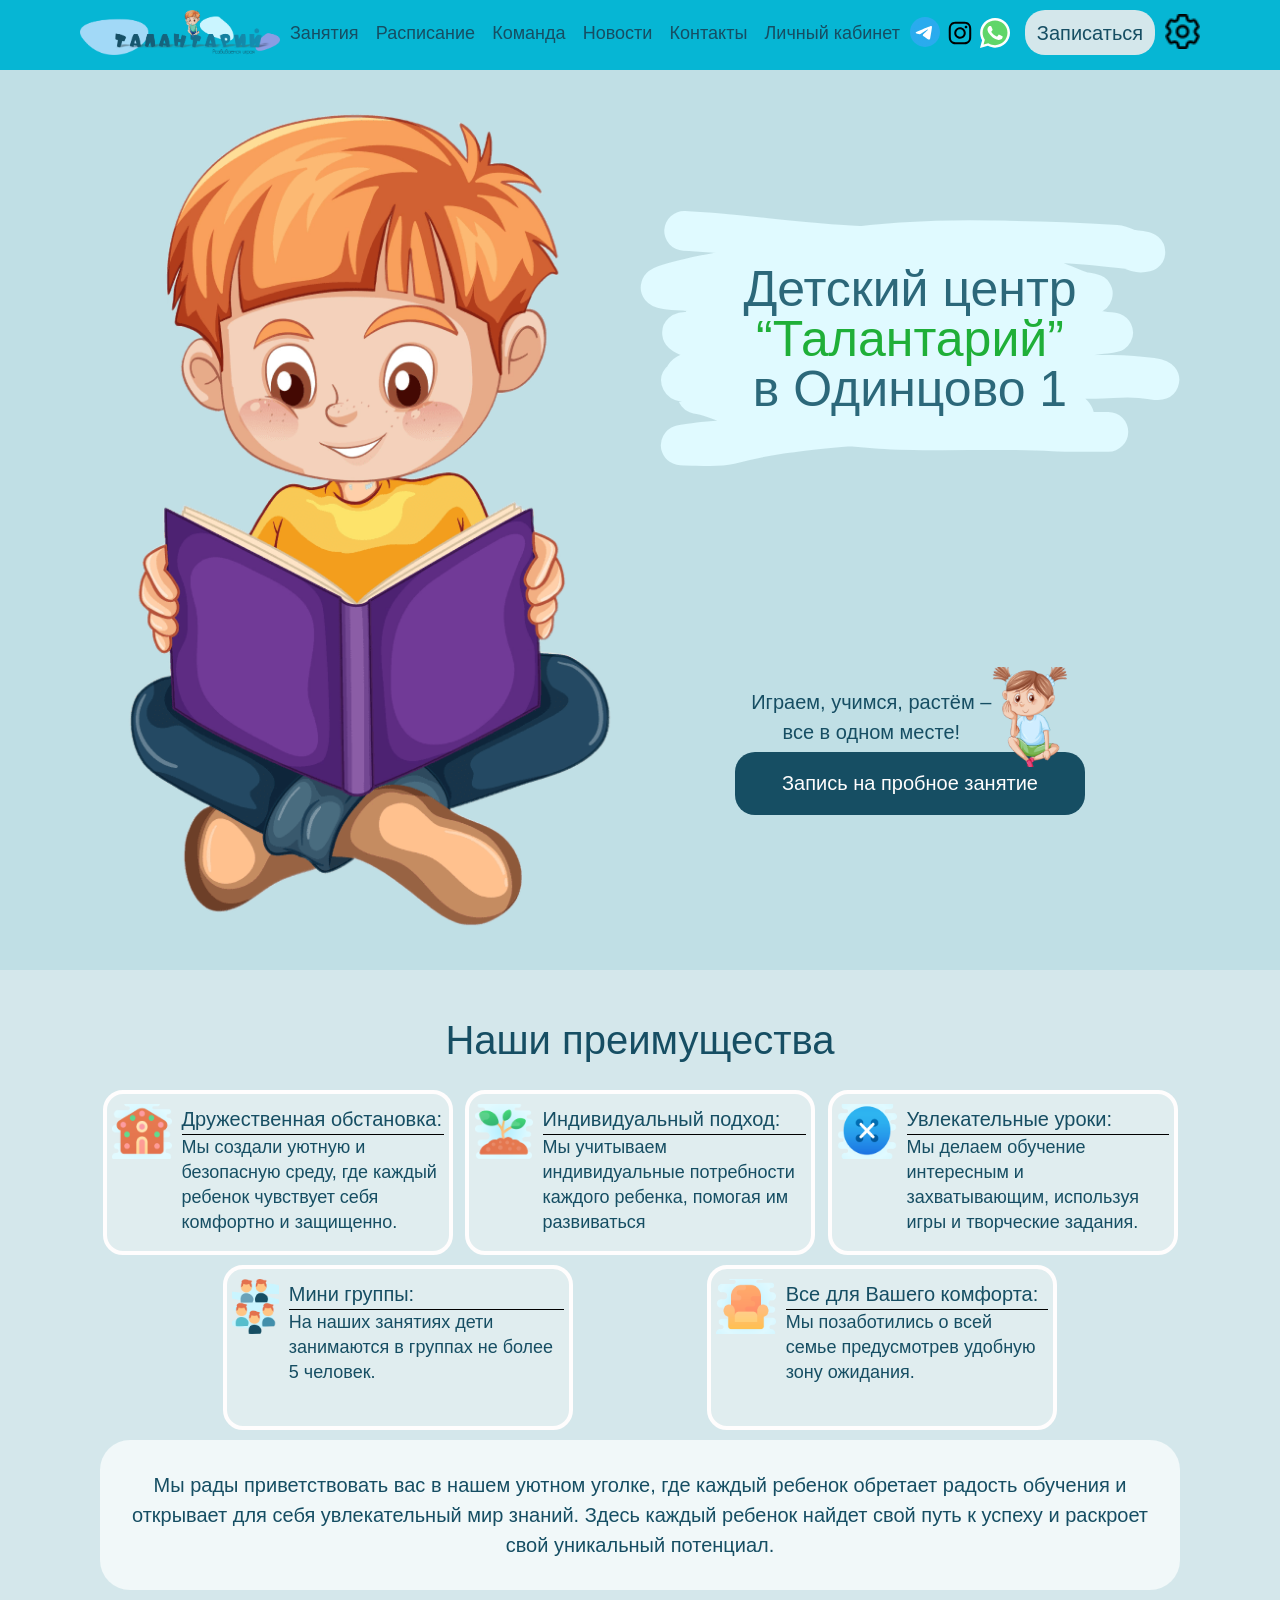
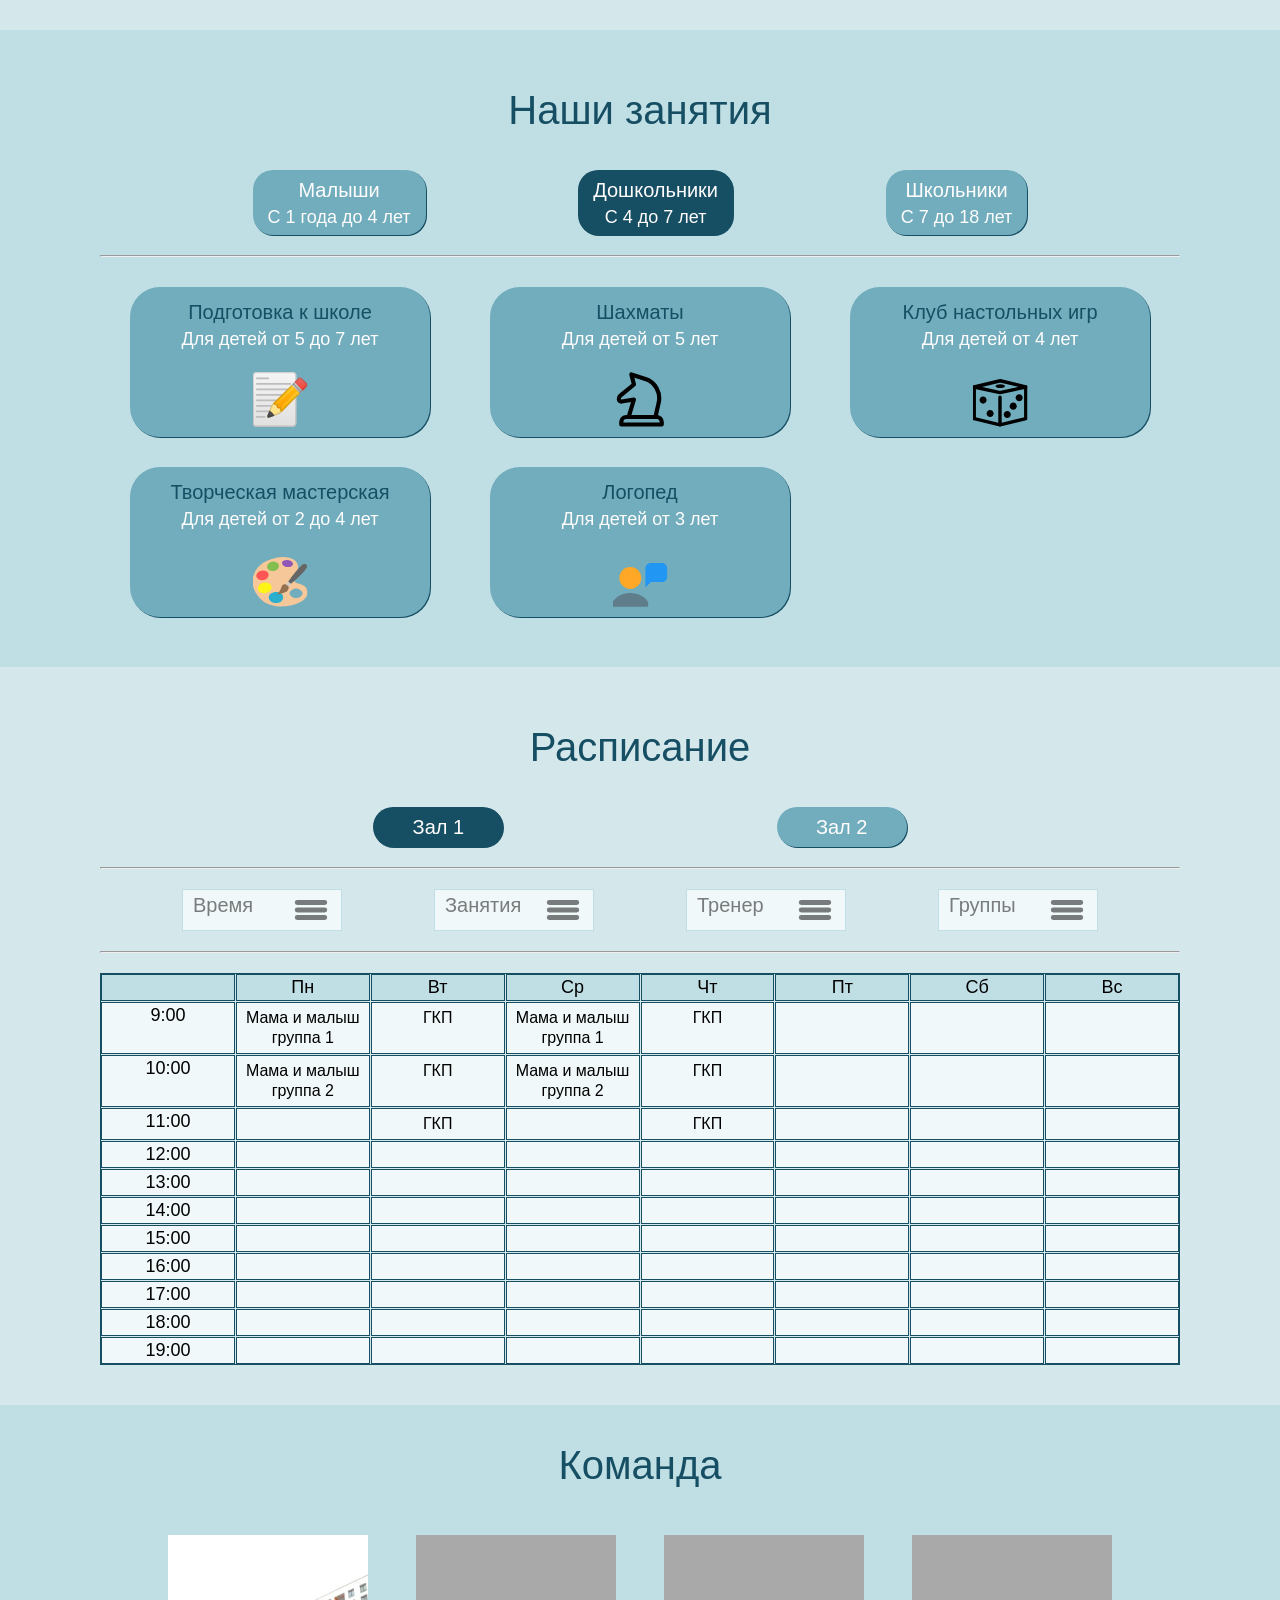
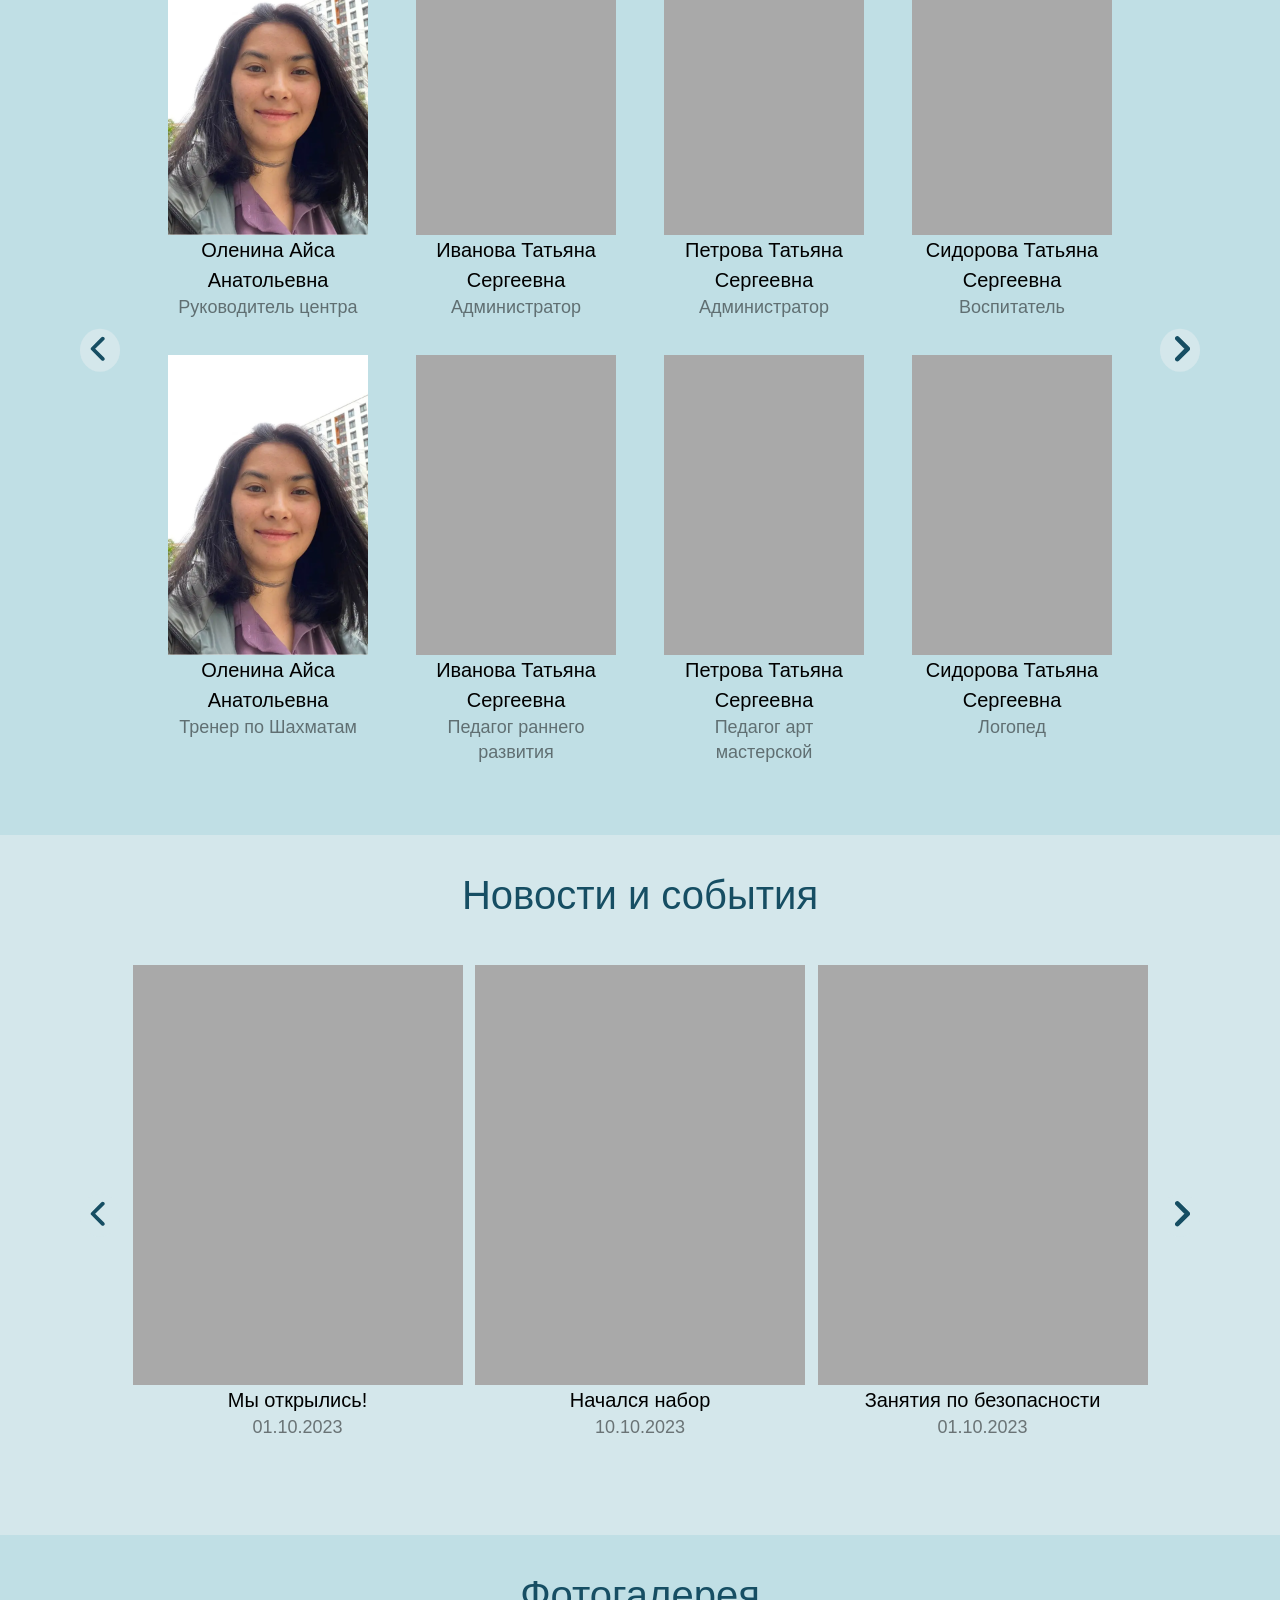
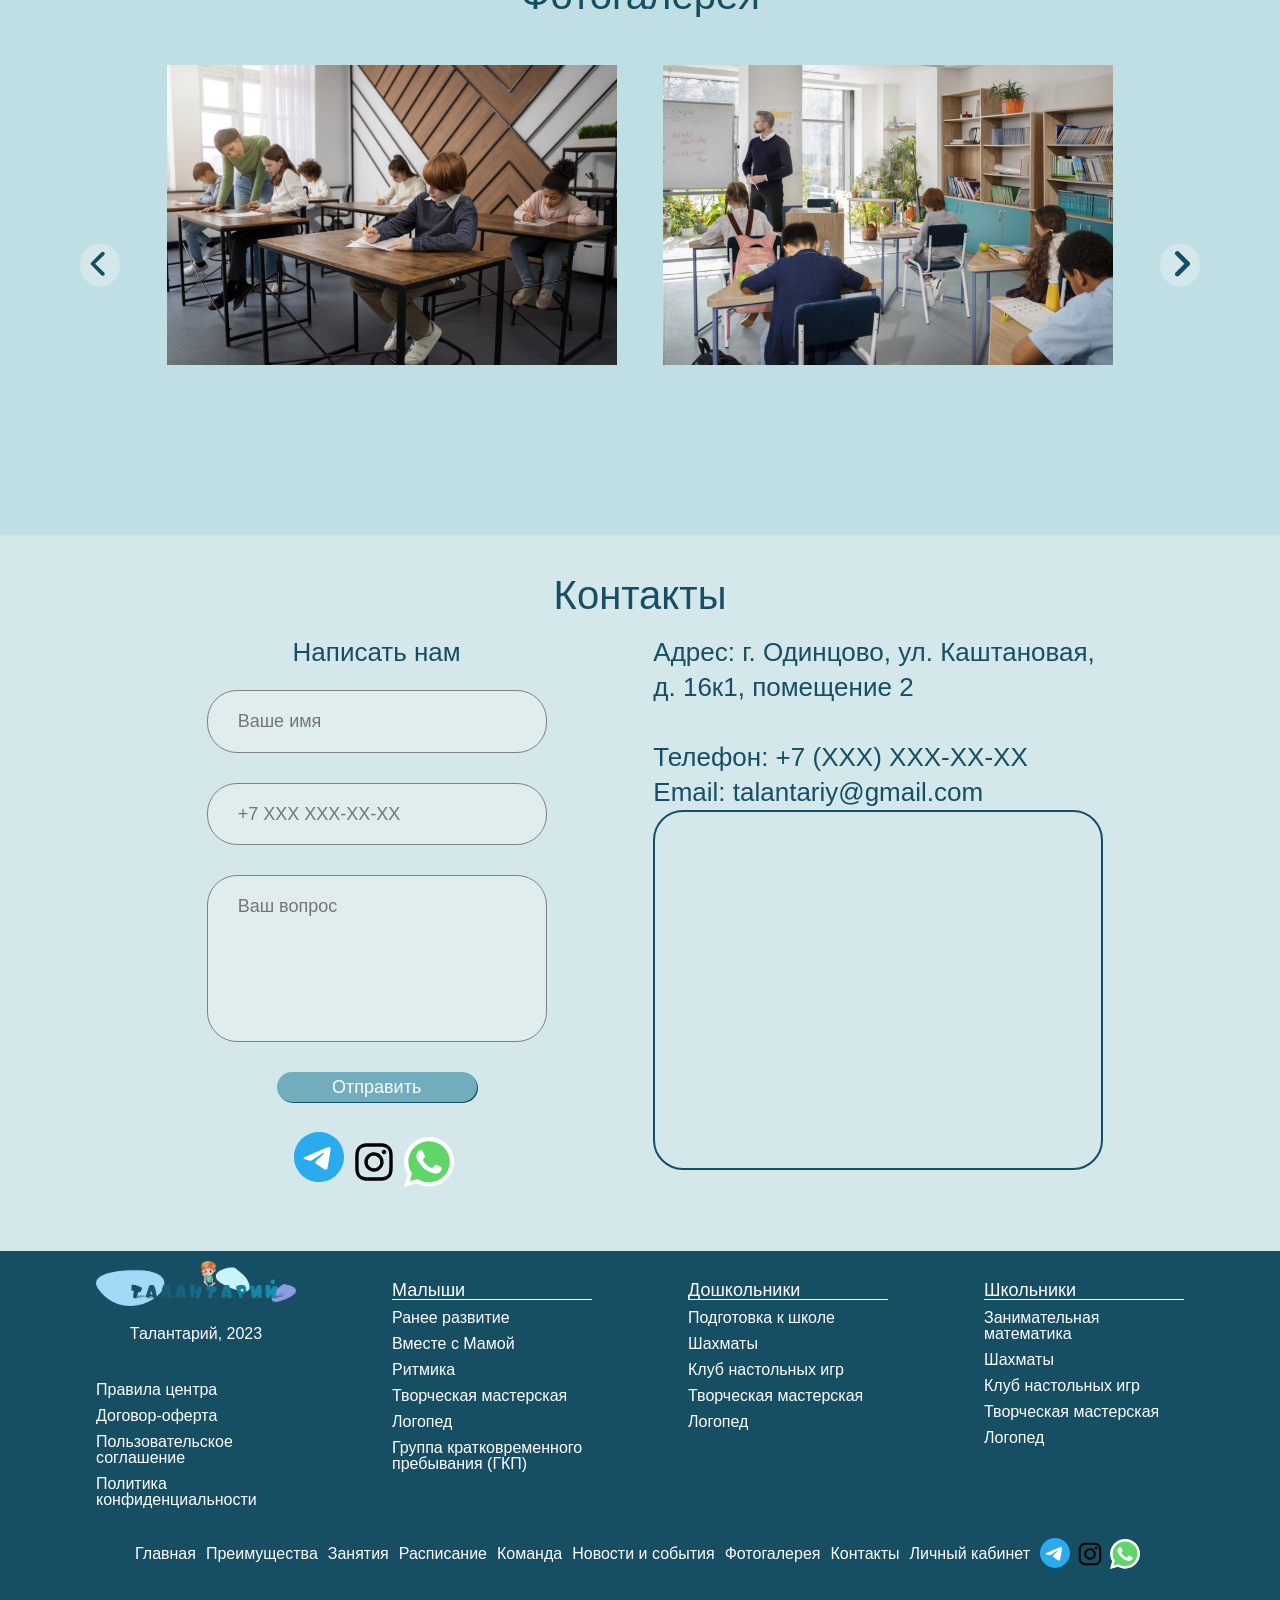
==== index.html @ 208fa037 "First version, cabinet is nor ready" ====
<!DOCTYPE html>
<html lang="ru">
<head>
    <meta charset="UTF-8">
    <meta name="viewport" content="width=device-width, initial-scale=1.0">
    <link rel="stylesheet" href="css/style.css">
    <link rel="image_src" href="img/logo_green-min.webp">
    <link rel="icon" type="image/jpeg" href="favicon/favicon_talantariy_green.png">
    <!-- <link rel="icon" type="image/jpeg" sizes="96x96" href="/favicon/favicon_talantariy_green_96.png">
    <link rel="icon" type="image/jpeg" sizes="64x64" href="/favicon/favicon_talantariy_green_64.png"> -->
    <link rel="icon" type="image/jpeg" sizes="32x32" href="favicon/favicon_talantariy_green_32.png">
    <link rel="icon" type="image/jpeg" sizes="16x16" href="favicon/favicon_talantariy_green_16.png">

    <meta property="og:locale" content="ru_RU">
    <meta property="og:type" content="website">
    <meta property="og:title" content="Талантарий — Развиваемся Играя">
    <meta property="og:description" content="Детцкий центр “Талантарий” в Одинцово-1. Играем, учимся, растём - всё в одном месте!">

    <meta property="og:url" content="https://talantariy.ru/">
    <meta property="og:image" content="https://talantariy.ru/img/logo_talantariy_green.jpg">
    <meta property="og:site_name" content="Талантарий — Развиваемся Играя">
    
    <meta itemprop="name" content="Талантарий — Развиваемся Играя">
    <meta itemprop="description" content="Детцкий центр “Талантарий” в Одинцово-1. Играем, учимся, растём - всё в одном месте!">
    <meta itemprop="image" content="https://talantariy.ru/img/logo_talantariy_green.jpg">

    <meta name="twitter:card" content="summary_large_image">
    <meta name="twitter:site" content="@talantariy.ru">

    <meta name="twitter:title" content="Талантарий — Развиваемся Играя">
    <meta name="twitter:description" content="Детцкий центр “Талантарий” в Одинцово-1. Играем, учимся, растём - всё в одном месте!">
    <meta name="twitter:image" content="https://talantariy.ru/img/logo_talantariy_green.jpg">
    <title>Талантарий</title>
</head>
<body>
    <!-- <div class="container"> -->
    <div class="header header_blue changeThema scrollto">
        <div class="header__container">
            <a class="logo logo_blue header__logo changeThema" href="/#head-section">
                <img class="logo__img" src="img/logo_blue-min.webp" alt="Логотип">
            </a>
            <nav class="header__topbar topbar">
                <ul class="topbar__menu">
                    <li><a class="topbar__menu-item" href="/#lessons">Занятия</a></li>
                    <li><a class="topbar__menu-item" href="/#our-schedule">Расписание</a></li>
                    <li><a class="topbar__menu-item" href="/#teams">Команда</a></li>
                    <li><a class="topbar__menu-item" href="/#news">Новости</a></li>
                    <li><a class="topbar__menu-item" href="/#our-contacts">Контакты</a></li>
                    <li><a class="topbar__menu-item" href="./cabinet.html#account">Личный кабинет</a></li>
                </ul>
                
                <div class="messengers">
                    <a href="https://t.me/TalantariyBot" target="_blank"><img src="icons/icon_telegram.svg" alt="телеграмм" class="messengers__icon"></a>
                    <img src="icons/icon_instagram.svg" alt="инстраграмм" class="messengers__icon">
                    <img src="icons/icon_whatsapp.svg" alt="whatsapp" class="messengers__icon">
                </div>
                <div class="header__btn header__btn_blue btn changeThema">
                    <a class="btn__link" href="/#our-contacts">Записаться</a>
                </div>
            </nav>
            <div class="thema">
                <img class="thema__img" src="icons/setting.png" alt="Настройки">
                <!-- <a href="https://www.flaticon.com/free-icons/settings" title="settings icons">Settings icons created by Freepik - Flaticon</a> -->
                <ul class="thema__menu thema__menu_blue changeThema">
                    <li><label for="blue" class="thema__item thema__blue">Тема: Blue</label></li>
                    <li><label for="green" class="thema__item thema__green">Тема: Green</label></li>
                    <li><label for="white" class="thema__item thema__white">Тема: White</label></li>
                </ul>
                <input type="radio" class="hidden" name="thema" id="blue" value="blue">
                <input type="radio" class="hidden" name="thema" id="green" value="green">
                <input type="radio" class="hidden" name="thema" id="white" value="white">
            </div>
            <div class="navigation">
                <input type="checkbox" class="navigation__toggle" id="navi-toggle">
                <label for="navi-toggle" class="navigation__button navigation__button_blue changeThema">
                    <span class="navigation__icon"></span>
                </label>
            </div>
        </div>
    </div>
    

    <div class="main">
        <div class="wrapper hidden">
            <div class="dropmenu dropmenu_blue changeThema">
                <ul class="dropmenu__menu">
                    <li><a class="dropmenu__item" href="/#lessons">Занятия</a></li>
                    <li><a class="dropmenu__item" href="/#our-schedule">Расписание</a></li>
                    <li><a class="dropmenu__item" href="/#teams">Команда</a></li>
                    <li><a class="dropmenu__item" href="/#news">Новости и события</a></li>
                    <li><a class="dropmenu__item" href="/#photos">Фотогалерея</a></li>
                    <li><a class="dropmenu__item" href="/#our-contacts">Контакты</a></li>
                    <li><a class="dropmenu__item" href="./cabinet.html#account">Личный кабинет</a></li>
                </ul>
                <div class="messengers">
                    <a href="https://t.me/TalantariyBot" target="_blank"><img src="icons/icon_telegram.svg" alt="телеграмм" class="messengers__icon_big"></a>
                    <img src="icons/icon_instagram.svg" alt="инстраграмм" class="messengers__icon_big">
                    <img src="icons/icon_whatsapp.svg" alt="whatsapp" class="messengers__icon_big">
                </div>
                <div class="header__btn header__btn_blue btn dropmenu__btn changeThema">
                    <a class="btn__link" href="/#our-contacts">Записаться</a>
                </div>
                <h3 class="dropmenu__title">
                    Адрес: г. Одинцово, ул. Каштановая, д. 16к1, помещение 2 
                    <br>
                    <br>
                    Телефон: +7 (ХХХ) ХХХ-ХХ-ХХ Email: talantariy@gmail.com
                    <br>
                </h3>
            </div>
        </div>
        <div class="section-even section-even_blue changeThema">
            <section class="section-head section-container head-section">
                <div class="marker" id="head-section"></div>
                <div class="section-head__img">
                    <img src="img/boy-small-min.webp" alt="мальчик с книгой">
                </div>
                <div class="section-head__descr">
                    <div class="section-head__h1-border">
                        <img class="section-head__h1-border-img" src="img/h1-border.svg" alt="рамка для заголовка">
                        <h1 class="h1-title h1-title_blue changeThema section-head__title">
                            Детский центр<br>
                            <span class="h1-span h1-span_blue h1-title changeThema">“Талантарий”</span><br>
                            в Одинцово 1
                        </h1>
                    </div>
                    <div class="section-head__wrapper">
                        <div class="section-head__text">
                            <p class="card-title">Играем, учимся, растём –<br>все в одном месте!</p>
                            <img class="section-head__btn-icon" src="img/girl-small-min.webp" alt="девочка">
                        </div>
                        <button class="btn section-head__btn">
                            Запись на пробное занятие
                        </button>
                    </div>
                </div>
            </section>
        </div>

        <div class="section-odd section-odd_blue changeThema">
            <section class="section-benefits section-container benefits">
                <div class="marker" id="benefits"></div>
                <h2 class="section-title">Наши преимущества</h2>
                <div class="desriptionCard desriptionCard_blue changeThema">
                    <img src="icons/icon_1.png" alt="иконка" class="desriptionCard__icon">
                    <div class="card-title desriptionCard__descr">
                        <h3 class="desriptionCard__title">Дружественная обстановка:</h3>
                        <p class="card-text">Мы создали уютную и безопасную среду, где каждый ребенок чувствует себя комфортно и защищенно.</p>
                    </div>
                </div>
                <div class="desriptionCard desriptionCard_blue changeThema">
                    <img src="icons/icon_2.png" alt="иконка" class="desriptionCard__icon">
                    <div class="desriptionCard__descr">
                        <h3 class="card-title desriptionCard__title">Индивидуальный подход:</h3>
                        <p class="card-text">Мы учитываем индивидуальные потребности каждого ребенка, помогая им развиваться</p>
                    </div>
                </div>
                <div class="desriptionCard desriptionCard_blue changeThema">
                    <img src="icons/icon_3.png" alt="иконка" class="desriptionCard__icon">
                    <div class="desriptionCard__descr">
                        <h3 class="card-title desriptionCard__title">Увлекательные уроки:</h3>
                        <p class="card-text">Мы делаем обучение интересным и захватывающим, используя игры и творческие задания.</p>
                    </div>
                </div>
                <div class="desriptionCard desriptionCard_blue changeThema">
                    <img src="icons/icon_4.png" alt="иконка" class="desriptionCard__icon">
                    <div class="desriptionCard__descr">
                        <h3 class="card-title desriptionCard__title">Мини группы:</h3>
                        <p class="card-text">На наших занятиях дети занимаются в группах не более 5 человек.</p>
                    </div>
                </div>
                <div class="desriptionCard desriptionCard_blue changeThema">
                    <img src="icons/icon_5.png" alt="иконка" class="desriptionCard__icon">
                    <div class="desriptionCard__descr">
                        <h3 class="card-title desriptionCard__title">Все для Вашего комфорта:</h3>
                        <p class="card-text">Мы позаботились о всей семье предусмотрев удобную зону ожидания.</p>
                    </div>
                </div>

                <div class="section-benefits__benefit section-benefits__benefit_blue card-title changeThema">
                    <p>Мы рады приветствовать вас в нашем уютном уголке, где каждый ребенок обретает радость обучения и открывает для себя увлекательный мир знаний. Здесь каждый ребенок найдет свой путь к успеху и раскроет свой уникальный потенциал.</p>
                </div>
            </section>
        </div>

        <div class="section-even section-even_blue changeThema">
            <section class="section-lessons section-container lessons">
                <div class="marker" id="lessons"></div>
                <h2 class="section-title">Наши занятия</h2>
                <div class="categories">
                    <button class="category category_blue btn changeThema">
                        <h3 class="card-title">Малыши</h3>
                        <p class="card-text">С 1 года до 4 лет</p>
                    </button>
                    <button class="category category_blue btn changeThema category_active">
                        <h3 class="card-title">Дошкольники</h3>
                        <p class="card-text">С 4 до 7 лет</p>
                    </button>
                    <button class="category category_blue btn changeThema">
                        <h3 class="card-title">Школьники</h3>
                        <p class="card-text">С 7 до 18 лет</p>
                    </button>
                </div>
                <hr>
                
                <div class="subjects">
                </div>
            </section>
        </div>

        <div class="section-odd section-odd_blue changeThema">
            <section class="section-schedule section-container our-schedule">
                <div class="marker" id="our-schedule"></div>
                <h2 class="section-title">Расписание</h2>
                <div class="rooms">
                    <button class="room room_blue btn changeThema room_active">
                        <h3 class="card-title">Зал 1</h3>
                    </button>
                    <button class="room room_blue btn changeThema room_active">
                        <h3 class="card-title">Зал 2</h3>
                    </button>
                </div>
                <hr>
                <div class="filters">
                    <div class="filter">
                        <h3 class="card-title filter__title">Время</h3>
                        <img src="icons/icon_menu-outline.svg" alt="меню" class="butter-menu filter__icon">
                    </div>
                    <div class="filter">
                        <h3 class="card-title filter__title">Занятия</h3>
                        <img src="icons/icon_menu-outline.svg" alt="меню" class="butter-menu filter__icon">
                    </div>
                    <div class="filter">
                        <h3 class="card-title filter__title">Тренер</h3>
                        <img src="icons/icon_menu-outline.svg" alt="меню" class="butter-menu filter__icon">
                    </div>
                    <div class="filter">
                        <h3 class="card-title filter__title">Группы</h3>
                        <img src="icons/icon_menu-outline.svg" alt="меню" class="butter-menu filter__icon">
                    </div>
                </div>
                <hr>
                <div class="schedule">
                    <div class="schedule__header-item schedule__header-item_blue card-text changeThema"></div>
                    <div class="schedule__header-item schedule__header-item_blue card-text changeThema">Пн</div>
                    <div class="schedule__header-item schedule__header-item_blue card-text changeThema">Вт</div>
                    <div class="schedule__header-item schedule__header-item_blue card-text changeThema">Ср</div>
                    <div class="schedule__header-item schedule__header-item_blue card-text changeThema">Чт</div>
                    <div class="schedule__header-item schedule__header-item_blue card-text changeThema">Пт</div>
                    <div class="schedule__header-item schedule__header-item_blue card-text changeThema">Сб</div>
                    <div class="schedule__header-item schedule__header-item_blue card-text changeThema">Вс</div>

                    <div class="schedule__time schedule__time_blue card-text changeThema">9:00</div>
                    <div class="schedule__time schedule__time_blue card-text changeThema">10:00</div>
                    <div class="schedule__time schedule__time_blue card-text changeThema">11:00</div>
                    <div class="schedule__time schedule__time_blue card-text changeThema">12:00</div>
                    <div class="schedule__time schedule__time_blue card-text changeThema">13:00</div>
                    <div class="schedule__time schedule__time_blue card-text changeThema">14:00</div>
                    <div class="schedule__time schedule__time_blue card-text changeThema">15:00</div>
                    <div class="schedule__time schedule__time_blue card-text changeThema">16:00</div>
                    <div class="schedule__time schedule__time_blue card-text changeThema">17:00</div>
                    <div class="schedule__time schedule__time_blue card-text changeThema">18:00</div>
                    <div class="schedule__time schedule__time_blue card-text changeThema">19:00</div>

                    <div class="schedule__item schedule__item-D1-9"></div>
                    <div class="schedule__item schedule__item-D1-10"></div>
                    <div class="schedule__item schedule__item-D1-11"></div>
                    <div class="schedule__item schedule__item-D1-12"></div>
                    <div class="schedule__item schedule__item-D1-13"></div>
                    <div class="schedule__item schedule__item-D1-14"></div>
                    <div class="schedule__item schedule__item-D1-15"></div>
                    <div class="schedule__item schedule__item-D1-16"></div>
                    <div class="schedule__item schedule__item-D1-17"></div>
                    <div class="schedule__item schedule__item-D1-18"></div>
                    <div class="schedule__item schedule__item-D1-19"></div>

                    <div class="schedule__item schedule__item-D2-9"></div>
                    <div class="schedule__item schedule__item-D2-10"></div>
                    <div class="schedule__item schedule__item-D2-11"></div>
                    <div class="schedule__item schedule__item-D2-12"></div>
                    <div class="schedule__item schedule__item-D2-13"></div>
                    <div class="schedule__item schedule__item-D2-14"></div>
                    <div class="schedule__item schedule__item-D2-15"></div>
                    <div class="schedule__item schedule__item-D2-16"></div>
                    <div class="schedule__item schedule__item-D2-17"></div>
                    <div class="schedule__item schedule__item-D2-18"></div>
                    <div class="schedule__item schedule__item-D2-19"></div>

                    <div class="schedule__item schedule__item-D3-9"></div>
                    <div class="schedule__item schedule__item-D3-10"></div>
                    <div class="schedule__item schedule__item-D3-11"></div>
                    <div class="schedule__item schedule__item-D3-12"></div>
                    <div class="schedule__item schedule__item-D3-13"></div>
                    <div class="schedule__item schedule__item-D3-14"></div>
                    <div class="schedule__item schedule__item-D3-15"></div>
                    <div class="schedule__item schedule__item-D3-16"></div>
                    <div class="schedule__item schedule__item-D3-17"></div>
                    <div class="schedule__item schedule__item-D3-18"></div>
                    <div class="schedule__item schedule__item-D3-19"></div>

                    <div class="schedule__item schedule__item-D4-9"></div>
                    <div class="schedule__item schedule__item-D4-10"></div>
                    <div class="schedule__item schedule__item-D4-11"></div>
                    <div class="schedule__item schedule__item-D4-12"></div>
                    <div class="schedule__item schedule__item-D4-13"></div>
                    <div class="schedule__item schedule__item-D4-14"></div>
                    <div class="schedule__item schedule__item-D4-15"></div>
                    <div class="schedule__item schedule__item-D4-16"></div>
                    <div class="schedule__item schedule__item-D4-17"></div>
                    <div class="schedule__item schedule__item-D4-18"></div>
                    <div class="schedule__item schedule__item-D4-19"></div>

                    <div class="schedule__item schedule__item-D5-9"></div>
                    <div class="schedule__item schedule__item-D5-10"></div>
                    <div class="schedule__item schedule__item-D5-11"></div>
                    <div class="schedule__item schedule__item-D5-12"></div>
                    <div class="schedule__item schedule__item-D5-13"></div>
                    <div class="schedule__item schedule__item-D5-14"></div>
                    <div class="schedule__item schedule__item-D5-15"></div>
                    <div class="schedule__item schedule__item-D5-16"></div>
                    <div class="schedule__item schedule__item-D5-17"></div>
                    <div class="schedule__item schedule__item-D5-18"></div>
                    <div class="schedule__item schedule__item-D5-19"></div>

                    <div class="schedule__item schedule__item-D6-9"></div>
                    <div class="schedule__item schedule__item-D6-10"></div>
                    <div class="schedule__item schedule__item-D6-11"></div>
                    <div class="schedule__item schedule__item-D6-12"></div>
                    <div class="schedule__item schedule__item-D6-13"></div>
                    <div class="schedule__item schedule__item-D6-14"></div>
                    <div class="schedule__item schedule__item-D6-15"></div>
                    <div class="schedule__item schedule__item-D6-16"></div>
                    <div class="schedule__item schedule__item-D6-17"></div>
                    <div class="schedule__item schedule__item-D6-18"></div>
                    <div class="schedule__item schedule__item-D6-19"></div>

                    <div class="schedule__item schedule__item-D7-9"></div>
                    <div class="schedule__item schedule__item-D7-10"></div>
                    <div class="schedule__item schedule__item-D7-11"></div>
                    <div class="schedule__item schedule__item-D7-12"></div>
                    <div class="schedule__item schedule__item-D7-13"></div>
                    <div class="schedule__item schedule__item-D7-14"></div>
                    <div class="schedule__item schedule__item-D7-15"></div>
                    <div class="schedule__item schedule__item-D7-16"></div>
                    <div class="schedule__item schedule__item-D7-17"></div>
                    <div class="schedule__item schedule__item-D7-18"></div>
                    <div class="schedule__item schedule__item-D7-19"></div>
                </div>
            </section>
        </div>

        <div class="section-even section-even_blue changeThema">
            <section class="section-team section-container teams">
                <div class="marker" id="teams"></div>
                <h2 class="section-title">Команда</h2>
                <div class="slider slider_team">
                    <button class="slider__prev-slide slider__btnSlide slider_team-prev hidden">
                        <img class="slider__arrow" src="icons/arrowLeftt.svg" alt="prevSlide">
                    </button>
                    <button class="slider__next-slide slider__btnSlide slider_team-next hidden">
                        <img class="slider__arrow" src="icons/arrowRight.svg" alt="nextSlide">
                    </button>
                </div>
            </section>
        </div>

        <div class="section-odd section-odd_blue changeThema">
            <section class="section-news section-container news">
                <div class="marker" id="news"></div>
                <h2 class="section-title">Новости и события</h2>
                <div class="slider slider_news">
                    <button class="slider__prev-slide slider__btnSlide slider_news-prev hidden">
                        <img class="slider__arrow" src="icons/arrowLeftt.svg" alt="prevSlide">
                    </button>
                    <button class="slider__next-slide slider__btnSlide slider_news-next hidden">
                        <img class="slider__arrow" src="icons/arrowRight.svg" alt="nextSlide">
                    </button>
                </div>
            </section>
        </div>
        
        <div class="section-even section-even_blue changeThema">
            <section class="section-photos section-container photos">
                <div class="marker" id="photos"></div>
                <h2 class="section-title">Фотогалерея</h2>
                <div class="slider slider_photos">
                    <button class="slider__prev-slide slider__btnSlide slider_photos-prev hidden">
                        <img class="slider__arrow" src="icons/arrowLeftt.svg" alt="prevSlide">
                    </button>
                    <button class="slider__next-slide slider__btnSlide slider_photos-next hidden">
                        <img class="slider__arrow" src="icons/arrowRight.svg" alt="nextSlide">
                    </button>
                </div>
            </section>
        </div>

        <div class="section-odd section-odd_blue changeThema">
            <section class="section-contacts section-container our-contacts">
                <div class="marker" id="our-contacts"></div>
                <h2 class="section-title">Контакты</h2>
                <div class="contacts">
                    <div class="contacts__feedback">
                        <h3 class="contacts-title">Написать нам</h3>
                        <form class="contacts__feedback-form">
                            <input type="text" class="contacts__feedback-input contacts__feedback-input_blue changeThema" required placeholder="Ваше имя">
                            <input type="tel" id="phone" name="phone" pattern="(+7)+8+(+[0-9]{3})+-+ +[0-9]{3}-+ +[0-9]{4}" required class="contacts__feedback-input contacts__feedback-input_blue changeThema" placeholder="+7 XXX XXX-XX-XX"/>
                            <textarea name="feedback-text" id="" cols="20" rows="6" class="contacts__feedback-input contacts__feedback-input_blue changeThema" placeholder="Ваш вопрос" required></textarea>
                            <button type="submit" class="contacts__feedback-btn contacts__feedback-btn_blue changeThema btn">Отправить</button>
                            
                            <div class="messengers">
                                <a href="https://t.me/TalantariyBot" target="_blank"><img src="icons/icon_telegram.svg" alt="телеграмм" class="messengers__icon_big"></a>
                                <img src="icons/icon_instagram.svg" alt="инстраграмм" class="messengers__icon_big">
                                <img src="icons/icon_whatsapp.svg" alt="whatsapp" class="messengers__icon_big">
                            </div>
                        </form>
                    </div>

                    <div class="contacts__adresse">
                        <h3 class="contacts-title">
                            Адрес: г. Одинцово, ул. Каштановая, д. 16к1, помещение 2 
                            <br>
                            <br>
                            Телефон: +7 (ХХХ) ХХХ-ХХ-ХХ Email: talantariy@gmail.com
                            <br>
                        </h3>
                        <iframe src="https://yandex.ru/map-widget/v1/?um=constructor%3A99c9b82b74f89cc56c7acd6825b37be43e69bfed95af71b20406d07a6309d892&amp;source=constructor" frameborder="0" class="contacts__map"></iframe>
                    </div>
                </div>
            </section>
        </div>
    </div>
    

    <footer class="footer footer_blue changeThema">
        <div class="footer__block">
            <div class="footer__logo">
                <a class="logo logo_blue header__logo changeThema" href="/#head-section">
                    <img class="logo__img" src="img/logo_blue-min.webp" alt="Логотип">
                </a>
                <p class="footer__text footer__text_blue changeThema">Талантарий, 2023</p>
            </div>
            <p class="footer__text footer__text_blue changeThema">Правила центра</p>
            <p class="footer__text footer__text_blue changeThema">Договор-оферта</p>
            <p class="footer__text footer__text_blue changeThema">Пользовательское соглашение</p>
            <p class="footer__text footer__text_blue changeThema">Политика конфиденциальности</p>
        </div>

        <ul class="footer__menu">
            <li><a class="footer__menu-item footer__menu-item_blue changeThema" href="/#head-section">Главная</a></li>
            <li><a class="footer__menu-item footer__menu-item_blue changeThema" href="/#benefits">Преимущества</a></li>
            <li><a class="footer__menu-item footer__menu-item_blue changeThema" href="/#lessons">Занятия</a></li>
            <li><a class="footer__menu-item footer__menu-item_blue changeThema" href="/#our-schedule">Расписание</a></li>
            <li><a class="footer__menu-item footer__menu-item_blue changeThema" href="/#teams">Команда</a></li>
            <li><a class="footer__menu-item footer__menu-item_blue changeThema" href="/#news">Новости и события</a></li>
            <li><a class="footer__menu-item footer__menu-item_blue changeThema" href="/#photos">Фотогалерея</a></li>
            <li><a class="footer__menu-item footer__menu-item_blue changeThema" href="/#our-contacts">Контакты</a></li>
            <li><a class="footer__menu-item footer__menu-item_blue changeThema" href="./cabinet.html#account">Личный кабинет</a></li>
            
            <div class="messengers">
                <a href="https://t.me/TalantariyBot" target="_blank"><img src="icons/icon_telegram.svg" alt="телеграмм" class="messengers__icon"></a>
                <img src="icons/icon_instagram.svg" alt="инстраграмм" class="messengers__icon">
                <img src="icons/icon_whatsapp.svg" alt="whatsapp" class="messengers__icon">
            </div>
        </ul>
    </footer>

    <script src="js/main_v0.1.8.js"></script>
</body>
</html>
---- css/style.css ----
html, body, div, span, applet, object, iframe,
h1, h2, h3, h4, h5, h6, p, blockquote, pre,
a, abbr, acronym, address, big, cite, code,
del, dfn, em, img, ins, kbd, q, s, samp,
small, strike, strong, sub, sup, tt, var,
b, u, i, center,
dl, dt, dd, ol, ul, li,
fieldset, form, label, legend,
table, caption, tbody, tfoot, thead, tr, th, td,
article, aside, canvas, details, embed,
figure, figcaption, footer, header, hgroup,
menu, nav, output, ruby, section, summary,
time, mark, audio, video {
  margin: 0;
  padding: 0;
  border: 0;
  font-size: 100%;
  font: inherit;
  vertical-align: baseline;
}

article, aside, details, figcaption, figure,
footer, header, hgroup, menu, nav, section {
  display: block;
}

html {
  height: 100%;
}

body {
  line-height: 1;
}

ol, ul {
  list-style: none;
}

blockquote, q {
  quotes: none;
}

blockquote:before, blockquote:after,
q:before, q:after {
  content: "";
  content: none;
}

table {
  border-collapse: collapse;
  border-spacing: 0;
}

/*! normalize.css v8.0.1 | MIT License | github.com/necolas/normalize.css */
/* Document
   ========================================================================== */
/**
 * 1. Correct the line height in all browsers.
 * 2. Prevent adjustments of font size after orientation changes in iOS.
 */
html {
  line-height: 1.15; /* 1 */
  -webkit-text-size-adjust: 100%; /* 2 */
}

/* Sections
   ========================================================================== */
/**
 * Remove the margin in all browsers.
 */
body {
  margin: 0;
}

/**
 * Render the `main` element consistently in IE.
 */
main {
  display: block;
}

/**
 * Correct the font size and margin on `h1` elements within `section` and
 * `article` contexts in Chrome, Firefox, and Safari.
 */
h1 {
  font-size: 2em;
  margin: 0.67em 0;
}

/* Grouping content
   ========================================================================== */
/**
 * 1. Add the correct box sizing in Firefox.
 * 2. Show the overflow in Edge and IE.
 */
hr {
  box-sizing: content-box; /* 1 */
  height: 0; /* 1 */
  overflow: visible; /* 2 */
}

/**
 * 1. Correct the inheritance and scaling of font size in all browsers.
 * 2. Correct the odd `em` font sizing in all browsers.
 */
pre {
  font-family: monospace, monospace; /* 1 */
  font-size: 1em; /* 2 */
}

/* Text-level semantics
   ========================================================================== */
/**
 * Remove the gray background on active links in IE 10.
 */
a {
  background-color: transparent;
}

/**
 * 1. Remove the bottom border in Chrome 57-
 * 2. Add the correct text decoration in Chrome, Edge, IE, Opera, and Safari.
 */
abbr[title] {
  border-bottom: none; /* 1 */
  text-decoration: underline; /* 2 */
  text-decoration: underline dotted; /* 2 */
}

/**
 * Add the correct font weight in Chrome, Edge, and Safari.
 */
b,
strong {
  font-weight: bolder;
}

/**
 * 1. Correct the inheritance and scaling of font size in all browsers.
 * 2. Correct the odd `em` font sizing in all browsers.
 */
code,
kbd,
samp {
  font-family: monospace, monospace; /* 1 */
  font-size: 1em; /* 2 */
}

/**
 * Add the correct font size in all browsers.
 */
small {
  font-size: 80%;
}

/**
 * Prevent `sub` and `sup` elements from affecting the line height in
 * all browsers.
 */
sub,
sup {
  font-size: 75%;
  line-height: 0;
  position: relative;
  vertical-align: baseline;
}

sub {
  bottom: -0.25em;
}

sup {
  top: -0.5em;
}

/* Embedded content
   ========================================================================== */
/**
 * Remove the border on images inside links in IE 10.
 */
img {
  border-style: none;
}

/* Forms
   ========================================================================== */
/**
 * 1. Change the font styles in all browsers.
 * 2. Remove the margin in Firefox and Safari.
 */
button,
input,
optgroup,
select,
textarea {
  font-family: inherit; /* 1 */
  font-size: 100%; /* 1 */
  line-height: 1.15; /* 1 */
  margin: 0; /* 2 */
}

/**
 * Show the overflow in IE.
 * 1. Show the overflow in Edge.
 */
button,
input { /* 1 */
  overflow: visible;
}

/**
 * Remove the inheritance of text transform in Edge, Firefox, and IE.
 * 1. Remove the inheritance of text transform in Firefox.
 */
button,
select { /* 1 */
  text-transform: none;
}

/**
 * Correct the inability to style clickable types in iOS and Safari.
 */
button,
[type=button],
[type=reset],
[type=submit] {
  -webkit-appearance: button;
}

/**
 * Remove the inner border and padding in Firefox.
 */
button::-moz-focus-inner,
[type=button]::-moz-focus-inner,
[type=reset]::-moz-focus-inner,
[type=submit]::-moz-focus-inner {
  border-style: none;
  padding: 0;
}

/**
 * Restore the focus styles unset by the previous rule.
 */
button:-moz-focusring,
[type=button]:-moz-focusring,
[type=reset]:-moz-focusring,
[type=submit]:-moz-focusring {
  outline: 1px dotted ButtonText;
}

/**
 * Correct the padding in Firefox.
 */
fieldset {
  padding: 0.35em 0.75em 0.625em;
}

/**
 * 1. Correct the text wrapping in Edge and IE.
 * 2. Correct the color inheritance from `fieldset` elements in IE.
 * 3. Remove the padding so developers are not caught out when they zero out
 *    `fieldset` elements in all browsers.
 */
legend {
  box-sizing: border-box; /* 1 */
  color: inherit; /* 2 */
  display: table; /* 1 */
  max-width: 100%; /* 1 */
  padding: 0; /* 3 */
  white-space: normal; /* 1 */
}

/**
 * Add the correct vertical alignment in Chrome, Firefox, and Opera.
 */
progress {
  vertical-align: baseline;
}

/**
 * Remove the default vertical scrollbar in IE 10+.
 */
textarea {
  overflow: auto;
}

/**
 * 1. Add the correct box sizing in IE 10.
 * 2. Remove the padding in IE 10.
 */
[type=checkbox],
[type=radio] {
  box-sizing: border-box; /* 1 */
  padding: 0; /* 2 */
}

/**
 * Correct the cursor style of increment and decrement buttons in Chrome.
 */
[type=number]::-webkit-inner-spin-button,
[type=number]::-webkit-outer-spin-button {
  height: auto;
}

/**
 * 1. Correct the odd appearance in Chrome and Safari.
 * 2. Correct the outline style in Safari.
 */
[type=search] {
  -webkit-appearance: textfield; /* 1 */
  outline-offset: -2px; /* 2 */
}

/**
 * Remove the inner padding in Chrome and Safari on macOS.
 */
[type=search]::-webkit-search-decoration {
  -webkit-appearance: none;
}

/**
 * 1. Correct the inability to style clickable types in iOS and Safari.
 * 2. Change font properties to `inherit` in Safari.
 */
::-webkit-file-upload-button {
  -webkit-appearance: button; /* 1 */
  font: inherit; /* 2 */
}

/* Interactive
   ========================================================================== */
/*
 * Add the correct display in Edge, IE 10+, and Firefox.
 */
details {
  display: block;
}

/*
 * Add the correct display in all browsers.
 */
summary {
  display: list-item;
}

/* Misc
   ========================================================================== */
/**
 * Add the correct display in IE 10+.
 */
template {
  display: none;
}

/**
 * Add the correct display in IE 10.
 */
[hidden] {
  display: none;
}

@keyframes fade {
  from {
    opacity: 0.4;
  }
  to {
    opacity: 1;
  }
}
@keyframes LeftToRight {
  0% {
    opacity: 0;
    transform: translate(0rem);
  }
  80% {
    transform: translate(2rem);
  }
  100% {
    opacity: 1;
    transform: translate(-20rem);
  }
}
@keyframes RightToLeft {
  0% {
    transform: translate(100vw);
  }
  80% {
    transform: translate(-1rem);
  }
  100% {
    transform: translate(0);
  }
}
.btn {
  position: relative;
  border: none;
  border-radius: 2rem;
  padding: 0.5rem 1.5rem;
  text-align: center;
  min-width: 13rem;
  font-size: 1.8rem;
  cursor: pointer;
  transition: all 0.35s ease-out;
  vertical-align: center;
}
.btn__link {
  text-decoration: none;
  color: #164E63;
  position: absolute;
  top: 50%;
  left: 50%;
  transform: translate(-50%, -50%);
  font-size: 2rem;
}
.btn:hover {
  transform: scale(1.1);
}

.categories {
  display: flex;
  justify-content: space-evenly;
}

.category {
  color: #FFFDFD;
  box-shadow: 0.1rem 0.1rem #164E63;
}
.category_blue {
  background-color: #71ADBD;
}
.category_green {
  background-color: #71ADBD;
}
.category_white {
  background-color: #1C644F;
}
.category_active {
  background-color: #164E63;
}
.category:hover {
  background-color: #164E63;
  box-shadow: 0.1rem 0.1rem black;
}

.desriptionCard {
  width: 35rem;
  min-height: 16.5rem;
  color: #164E63;
  text-align: left;
  border: 0.4rem #FFFDFD solid;
  border-radius: 2rem;
  padding: 1rem 0.5rem;
  display: flex;
  column-gap: 1rem;
}
.desriptionCard__icon {
  width: 6rem;
  height: 5.5rem;
}
.desriptionCard__title {
  border-bottom: 0.1px solid black;
}
.desriptionCard_blue {
  background-color: #E0EDEF;
}
.desriptionCard_green {
  background-color: #EBEEBF;
}
.desriptionCard_white {
  background-color: #FFFFFF;
  border: 4px solid #B0CB1F;
}

.subjects {
  display: flex;
  justify-content: space-evenly;
  flex-wrap: wrap;
  gap: 3rem 4rem;
  padding: 1rem;
}

.subjectCard {
  position: relative;
  transition: all 0.25s ease-out;
  width: 30rem;
  min-height: 15rem;
  border-radius: 3rem;
  text-decoration: none;
  padding: 1rem 1rem 6.5rem;
  cursor: pointer;
}
.subjectCard__title {
  color: #164E63;
}
.subjectCard__text {
  color: #164E63;
}
.subjectCard__icon {
  max-width: 5.5rem;
  max-height: 5.5rem;
  position: absolute;
  bottom: 1rem;
  left: 50%;
  transform: translateX(-50%);
}
.subjectCard_empty {
  cursor: auto;
  opacity: 0;
}
.subjectCard:hover {
  transform: scale(1.1);
  box-shadow: 0.1rem 0.1rem black;
}

.subjectCard_blue {
  background-color: #71ADBD;
  box-shadow: 0.1rem 0.1rem #164E63;
}
.subjectCard_blue:hover {
  background-color: #164E63;
}
.subjectCard_blue:hover h3, .subjectCard_blue p {
  color: #FFFDFD;
}

.subjectCard_green {
  background-color: #E6EAAE;
  box-shadow: 0.1rem 0.1rem #E7ED76;
}
.subjectCard_green:hover {
  background-color: #E7ED76;
}
.subjectCard_green:hover h3, .subjectCard_green p {
  color: #FFFDFD;
}

.subjectCard_white {
  background-color: #FFFFFF;
  border: 4px solid #B0CB1F;
}
.subjectCard_white:hover {
  border-color: #164E63;
}

.personCard {
  display: flex;
  flex-direction: column;
  width: 20rem;
  height: 41rem;
}
@media only screen and (max-width: 475px) {
  .personCard {
    width: 14rem;
    height: 38rem;
  }
}
.personCard__photo {
  width: 100%;
  height: 30rem;
  background: darkgrey;
}
@media only screen and (max-width: 475px) {
  .personCard__photo {
    height: 21rem;
  }
}
.personCard__img {
  max-width: 100%;
  max-height: 100%;
}
.personCard__name {
  color: black;
}
.personCard__text {
  color: rgba(0, 0, 0, 0.5);
}
.personCard_empty {
  opacity: 0;
}

.newsCard {
  display: flex;
  flex-direction: column;
  width: 33rem;
  height: 50rem;
}
@media only screen and (max-width: 900px) {
  .newsCard {
    width: 30rem;
    height: 47rem;
  }
}
@media only screen and (max-width: 475px) {
  .newsCard {
    width: 23rem;
    height: 42rem;
  }
}
.newsCard__photo {
  width: 100%;
  height: 42rem;
  background: darkgrey;
}
@media only screen and (max-width: 900px) {
  .newsCard__photo {
    height: 38rem;
  }
}
@media only screen and (max-width: 475px) {
  .newsCard__photo {
    height: 32rem;
  }
}
.newsCard__img {
  max-width: 100%;
  max-height: 100%;
}
.newsCard__name {
  color: black;
}
.newsCard__text {
  color: rgba(0, 0, 0, 0.5);
}
.newsCard_empty {
  opacity: 0;
}

.photoCard {
  display: flex;
  flex-direction: column;
  width: 45rem;
  height: 30rem;
  background: darkgrey;
}
.photoCard__img {
  max-width: 100%;
  max-height: 100%;
}
.photoCard_empty {
  opacity: 0;
}

.rooms {
  display: flex;
  justify-content: space-evenly;
}

.room {
  color: #FFFDFD;
  box-shadow: 0.1rem 0.1rem #164E63;
}
.room_blue {
  background-color: #71ADBD;
}
.room_green {
  background-color: #71ADBD;
}
.room_white {
  background-color: #1C644F;
}
.room_active {
  background-color: #164E63;
}
.room:hover {
  background-color: #164E63;
  box-shadow: 0.1rem 0.1rem black;
}

.butter-menu {
  width: 4rem;
  height: 4rem;
}

.filters {
  display: flex;
  justify-content: space-evenly;
  gap: 1rem;
  flex-wrap: wrap;
}

.filter {
  display: flex;
  justify-content: space-between;
  color: rgba(0, 0, 0, 0.5);
  background-color: #F1F8F9;
  border: 0.1rem solid #C0DFE5;
  padding: 0 1rem;
  width: 16rem;
}

.schedule {
  display: grid;
  gap: 1px;
  border: 1px #164E63 solid;
  grid-template-columns: minmax(5rem, 1fr) repeat(7, minmax(min-content, 1fr));
  grid-template-areas: "start day day day day day day day" "time D1-9 D2-9 D3-9 D4-9 D5-9 D6-9 D7-9" "time D1-10 D2-10 D3-10 D4-10 D5-10 D6-10 D7-10" "time D1-11 D2-11 D3-11 D4-11 D5-11 D6-11 D7-11" "time D1-12 D2-12 D3-12 D4-12 D5-12 D6-12 D7-12" "time D1-13 D2-13 D3-13 D4-13 D5-13 D6-13 D7-13" "time D1-14 D2-14 D3-14 D4-14 D5-14 D6-14 D7-14" "time D1-15 D2-15 D3-15 D4-15 D5-15 D6-15 D7-15" "time D1-16 D2-16 D3-16 D4-16 D5-16 D6-16 D7-16" "time D1-17 D2-17 D3-17 D4-17 D5-17 D6-17 D7-17" "time D1-18 D2-18 D3-18 D4-18 D5-18 D6-18 D7-18" "time D1-19 D2-19 D3-19 D4-19 D5-19 D6-19 D7-19";
}
.schedule__header-item {
  grid-row: day/span 1;
  border: 1px solid #164E63;
}
.schedule__header-item_blue {
  background-color: #C0DFE5;
}
.schedule__header-item_green {
  background-color: #C0DFE5;
}
.schedule__header-item_white {
  background-color: #1C644F;
}
.schedule__item {
  background-color: #F1F8F9;
  font-size: 1.6rem;
  line-height: 2rem;
  padding: 0.5rem;
  border: 1px solid #164E63;
}
.schedule__time {
  grid-column: time/span 1;
  border: 1px solid #164E63;
}
.schedule__time_blue {
  background-color: #F1F8F9;
}
.schedule__time_green {
  background-color: #F1F8F9;
}
.schedule__time_white {
  background-color: #F7FAF0;
}
.schedule__item-D1-9 {
  grid-area: D1-9;
}
.schedule__item-D1-10 {
  grid-area: D1-10;
}
.schedule__item-D1-11 {
  grid-area: D1-11;
}
.schedule__item-D1-12 {
  grid-area: D1-12;
}
.schedule__item-D1-13 {
  grid-area: D1-13;
}
.schedule__item-D1-14 {
  grid-area: D1-14;
}
.schedule__item-D1-15 {
  grid-area: D1-15;
}
.schedule__item-D1-16 {
  grid-area: D1-16;
}
.schedule__item-D1-17 {
  grid-area: D1-17;
}
.schedule__item-D1-18 {
  grid-area: D1-18;
}
.schedule__item-D1-19 {
  grid-area: D1-19;
}
.schedule__item-D2-9 {
  grid-area: D2-9;
}
.schedule__item-D2-10 {
  grid-area: D2-10;
}
.schedule__item-D2-11 {
  grid-area: D2-11;
}
.schedule__item-D2-12 {
  grid-area: D2-12;
}
.schedule__item-D2-13 {
  grid-area: D2-13;
}
.schedule__item-D2-14 {
  grid-area: D2-14;
}
.schedule__item-D2-15 {
  grid-area: D2-15;
}
.schedule__item-D2-16 {
  grid-area: D2-16;
}
.schedule__item-D2-17 {
  grid-area: D2-17;
}
.schedule__item-D2-18 {
  grid-area: D2-18;
}
.schedule__item-D2-19 {
  grid-area: D2-19;
}
.schedule__item-D3-9 {
  grid-area: D3-9;
}
.schedule__item-D3-10 {
  grid-area: D3-10;
}
.schedule__item-D3-11 {
  grid-area: D3-11;
}
.schedule__item-D3-12 {
  grid-area: D3-12;
}
.schedule__item-D3-13 {
  grid-area: D3-13;
}
.schedule__item-D3-14 {
  grid-area: D3-14;
}
.schedule__item-D3-15 {
  grid-area: D3-15;
}
.schedule__item-D3-16 {
  grid-area: D3-16;
}
.schedule__item-D3-17 {
  grid-area: D3-17;
}
.schedule__item-D3-18 {
  grid-area: D3-18;
}
.schedule__item-D3-19 {
  grid-area: D3-19;
}
.schedule__item-D4-9 {
  grid-area: D4-9;
}
.schedule__item-D4-10 {
  grid-area: D4-10;
}
.schedule__item-D4-11 {
  grid-area: D4-11;
}
.schedule__item-D4-12 {
  grid-area: D4-12;
}
.schedule__item-D4-13 {
  grid-area: D4-13;
}
.schedule__item-D4-14 {
  grid-area: D4-14;
}
.schedule__item-D4-15 {
  grid-area: D4-15;
}
.schedule__item-D4-16 {
  grid-area: D4-16;
}
.schedule__item-D4-17 {
  grid-area: D4-17;
}
.schedule__item-D4-18 {
  grid-area: D4-18;
}
.schedule__item-D4-19 {
  grid-area: D4-19;
}
.schedule__item-D5-9 {
  grid-area: D5-9;
}
.schedule__item-D5-10 {
  grid-area: D5-10;
}
.schedule__item-D5-11 {
  grid-area: D5-11;
}
.schedule__item-D5-12 {
  grid-area: D5-12;
}
.schedule__item-D5-13 {
  grid-area: D5-13;
}
.schedule__item-D5-14 {
  grid-area: D5-14;
}
.schedule__item-D5-15 {
  grid-area: D5-15;
}
.schedule__item-D5-16 {
  grid-area: D5-16;
}
.schedule__item-D5-17 {
  grid-area: D5-17;
}
.schedule__item-D5-18 {
  grid-area: D5-18;
}
.schedule__item-D5-19 {
  grid-area: D5-19;
}
.schedule__item-D6-9 {
  grid-area: D6-9;
}
.schedule__item-D6-10 {
  grid-area: D6-10;
}
.schedule__item-D6-11 {
  grid-area: D6-11;
}
.schedule__item-D6-12 {
  grid-area: D6-12;
}
.schedule__item-D6-13 {
  grid-area: D6-13;
}
.schedule__item-D6-14 {
  grid-area: D6-14;
}
.schedule__item-D6-15 {
  grid-area: D6-15;
}
.schedule__item-D6-16 {
  grid-area: D6-16;
}
.schedule__item-D6-17 {
  grid-area: D6-17;
}
.schedule__item-D6-18 {
  grid-area: D6-18;
}
.schedule__item-D6-19 {
  grid-area: D6-19;
}
.schedule__item-D7-9 {
  grid-area: D7-9;
}
.schedule__item-D7-10 {
  grid-area: D7-10;
}
.schedule__item-D7-11 {
  grid-area: D7-11;
}
.schedule__item-D7-12 {
  grid-area: D7-12;
}
.schedule__item-D7-13 {
  grid-area: D7-13;
}
.schedule__item-D7-14 {
  grid-area: D7-14;
}
.schedule__item-D7-15 {
  grid-area: D7-15;
}
.schedule__item-D7-16 {
  grid-area: D7-16;
}
.schedule__item-D7-17 {
  grid-area: D7-17;
}
.schedule__item-D7-18 {
  grid-area: D7-18;
}
.schedule__item-D7-19 {
  grid-area: D7-19;
}

.slider {
  position: relative;
  padding: 3rem;
  text-align: center;
}
.slider__btnSlide {
  transform: translateY(-50%);
  border-radius: 50%;
  border: none;
  background: #D4E7EB;
}
.slider__btnSlide:hover {
  box-shadow: 0.1rem 0.1rem #164E63;
}
.slider__prev-slide {
  position: absolute;
  top: 50%;
  left: -2rem;
  padding: 0.5rem 1.5rem 0.5rem 1rem;
}
.slider__next-slide {
  position: absolute;
  top: 50%;
  right: -2rem;
  padding: 0.5rem 1rem 0.5rem 1.5rem;
}
.slider__arrow {
  width: 1.5rem;
  height: 3rem;
}

.slide {
  width: 100%;
  min-height: 40rem;
  margin: 0 auto;
  display: none;
}
.slide_active {
  display: flex;
  justify-content: space-evenly;
  flex-wrap: wrap;
  gap: 1rem;
  animation-name: RightToLeft;
  animation-duration: 1.5s;
}

.thema {
  position: relative;
  width: 3.5rem;
  flex-grow: 0;
  flex-shrink: 0;
  align-self: center;
  justify-self: flex-end;
}
.thema__img {
  width: 100%;
}
.thema__menu {
  width: 15rem;
  position: absolute;
  top: 5rem;
  opacity: 0;
  transition: all 1s ease-out;
  padding: 1rem 2rem;
  font-size: 2rem;
  text-decoration: none;
  flex-direction: column;
  text-align: center;
  align-items: center;
  justify-content: space-between;
}
.thema__menu :not(:last-child) {
  margin-bottom: 1rem;
}
.thema__menu_blue {
  background-color: #D4E7EB;
}
.thema__menu_green {
  background-color: #FFFDFD;
}
.thema__menu_white {
  background-color: #FFFDFD;
  border-radius: 2rem;
  border: 2px solid #B0CB1F;
}
.thema__item {
  text-decoration: none;
  font-size: 1.8rem;
  color: #164E63;
}
.thema__item_checked {
  font-weight: bold;
}
.thema__item:hover {
  color: #164E63;
  border-bottom: 3px solid #164E63;
}
.thema:hover .thema__menu {
  display: flex;
  opacity: 1;
  z-index: 3;
}

.dropmenu {
  display: flex;
  flex-direction: column;
  gap: 2rem;
  position: fixed;
  top: 7rem;
  width: 43rem;
  height: 100vh;
  z-index: 3;
  animation-name: RightToLeft;
  animation-duration: 1s;
  color: #164E63;
}
.dropmenu__menu {
  width: 100%;
  transition: all 1s ease-out;
  padding: 1rem 2rem;
  text-decoration: none;
  flex-direction: column;
  display: flex;
}
.dropmenu__menu :not(:last-child) {
  margin-bottom: 2rem;
}
.dropmenu_blue {
  background-color: #D4E7EB;
}
.dropmenu_green {
  background-color: #FFFDFD;
  border-top: 1px solid black;
}
.dropmenu_white {
  background-color: #FFFDFD;
}
.dropmenu__item {
  text-decoration: none;
  font-size: 2.8rem;
  color: #164E63;
}
.dropmenu__item:hover {
  color: #164E63;
  border-bottom: 3px solid #164E63;
}
.dropmenu__btn {
  padding: 2rem 4rem;
  align-self: center;
}
.dropmenu__title {
  align-self: center;
  text-align: center;
  font-size: 2.5rem;
}

.topbar {
  display: flex;
  width: 100%;
  margin-right: 1rem;
  gap: 1rem;
  justify-content: space-between;
  position: relative;
}
@media only screen and (max-width: 900px) {
  .topbar {
    display: none;
  }
}
.topbar__menu {
  display: flex;
  text-align: center;
  align-items: center;
  justify-content: space-between;
  flex-grow: 1;
  flex-shrink: 1;
  gap: 0.5rem;
}
.topbar__menu-item {
  text-decoration: none;
  font-size: 1.8rem;
  color: #164E63;
}
.topbar__menu-item:hover {
  color: #164E63;
  border-bottom: 3px solid #164E63;
}

.messengers {
  display: flex;
  gap: 0.5rem;
  align-items: center;
  justify-content: center;
  margin-right: 0.5rem;
  flex-grow: 0;
  flex-shrink: 0;
}
.messengers__icon {
  width: 3rem;
  height: 3rem;
  cursor: pointer;
}
.messengers__icon:hover {
  transform: scale(1.1);
}
.messengers__icon_big {
  width: 5rem;
  height: 5rem;
  cursor: pointer;
}
.messengers__icon_big:hover {
  transform: scale(1.1);
}

.contacts {
  display: flex;
  flex-wrap: wrap;
  justify-content: space-evenly;
  font-size: 2.6rem;
  color: #164E63;
  line-height: 3.5rem;
}
.contacts__feedback {
  width: 40rem;
}
.contacts__feedback-form {
  width: 100%;
  padding: 2rem 3rem;
  display: flex;
  flex-direction: column;
  gap: 3rem;
  justify-content: space-between;
  align-items: center;
}
.contacts__feedback-input {
  width: 100%;
  border-radius: 3rem;
  padding: 2rem 3rem;
  border: 1px solid grey;
  resize: none;
  font-size: 1.8rem;
}
.contacts__feedback-input_blue {
  background-color: #E0EDEF;
}
.contacts__feedback-input_green {
  background-color: #EBEEBF;
}
.contacts__feedback-input_white {
  background-color: #FFFFFF;
}
.contacts__feedback-btn {
  color: #FFFDFD;
  box-shadow: 0.1rem 0.1rem #164E63;
  width: 20rem;
}
.contacts__feedback-btn_blue {
  background-color: #71ADBD;
}
.contacts__feedback-btn_green {
  background-color: #71ADBD;
}
.contacts__feedback-btn_white {
  background-color: #1C644F;
}
.contacts__feedback-btn_active {
  background-color: #164E63;
}
.contacts__feedback-btn:hover {
  background-color: #164E63;
  box-shadow: 0.1rem 0.1rem black;
}
.contacts__adresse {
  text-align: left;
  width: 45rem;
}
.contacts__map {
  width: 45rem;
  height: 36rem;
  border: 2px solid #164E63;
  border-radius: 3rem;
}

.logo {
  width: 20rem;
  height: 4.5rem;
  display: block;
}
@media only screen and (max-width: 600px) {
  .logo {
    width: 18rem;
    height: 4rem;
  }
}
.logo__img {
  width: 100%;
  height: auto;
}

.sidebar {
  text-align: left;
  width: 23rem;
}
.sidebar__item {
  text-decoration: none;
  font-size: 2rem;
  line-height: 3.5rem;
  color: #164E63;
  cursor: pointer;
  display: block;
}
.sidebar__item_active {
  font-weight: bold;
}
.sidebar__item:hover {
  text-decoration: underline;
}
.sidebar__icon {
  width: 2rem;
  height: 2rem;
  margin-right: 1rem;
}

.account {
  display: flex;
  flex-direction: column;
}
.account__photo {
  margin: 0 auto;
  width: 20rem;
  height: 20rem;
  border-radius: 50%;
  background-color: grey;
  margin-bottom: 4rem;
}
.account__name {
  font-size: 2rem;
  margin-bottom: 2rem;
}
.account__descr {
  font-size: 1.8rem;
  line-height: 3rem;
}

.prices {
  display: flex;
  justify-content: space-evenly;
  flex-wrap: wrap;
  gap: 2rem 10rem;
  padding: 1rem 6rem 1rem 1rem;
  position: relative;
}
@media only screen and (max-width: 900px) {
  .prices {
    gap: 2rem 5rem;
    padding: 1rem 3rem 1rem 1rem;
  }
}
@media only screen and (max-width: 600px) {
  .prices {
    gap: 2rem;
    padding: 1rem;
  }
}
.prices__icon {
  position: absolute;
  top: 50%;
  right: 0;
  transform: translateY(-50%);
}

.priceCard {
  transition: all 0.25s ease-out;
  width: 30rem;
  min-height: 17rem;
  border-radius: 3rem;
  text-decoration: none;
  padding: 2rem 3rem;
  text-align: left;
}
.priceCard__title {
  color: #164E63;
  margin-bottom: 1rem;
}
.priceCard__text {
  color: #164E63;
  font-size: 1.8rem;
  line-height: 2.5rem;
}
.priceCard__text_blue {
  color: #FFFDFD;
}
.priceCard__text_green {
  color: #164E63;
}
.priceCard__text_white {
  color: #164E63;
}
.priceCard_blue {
  background-color: #71ADBD;
  box-shadow: 0.1rem 0.1rem #164E63;
}
.priceCard_green {
  background-color: #E6EAAE;
  box-shadow: 0.1rem 0.1rem #E7ED76;
}
.priceCard_white {
  background-color: #FFFFFF;
  border: 4px solid #B0CB1F;
}

.marker {
  position: relative;
  top: -9rem;
}

.wrapper {
  background-color: rgba(0, 0, 0, 0.4);
  position: absolute;
  top: 0;
  left: 0;
  width: 100%;
  height: 100%;
  z-index: 2;
}

.h1-title {
  margin: 0;
  padding: 0;
  font-size: 5rem;
  color: #164E63;
  width: 100%;
}
@media only screen and (max-width: 900px) {
  .h1-title {
    font-size: 4.5rem;
  }
}
@media only screen and (max-width: 600px) {
  .h1-title {
    font-size: 4rem;
  }
}
.h1-title_blue {
  color: #2C687A;
}
.h1-title_green {
  color: #2C687A;
}
.h1-title_white {
  color: #FFFDFD;
}

.h1-span_blue {
  color: #1FAF38;
}
.h1-span_green {
  color: #1FAF38;
}
.h1-span_white {
  color: #164E63;
}

.section-title {
  font-size: 4rem;
  color: #164E63;
  width: 100%;
  margin-bottom: 2rem;
}
@media only screen and (max-width: 900px) {
  .section-title {
    font-size: 3.5rem;
  }
}
@media only screen and (max-width: 600px) {
  .section-title {
    font-size: 3rem;
  }
}

.card-title {
  font-size: 2rem;
  line-height: 3rem;
}

.card-text {
  font-size: 1.8rem;
  line-height: 2.5rem;
}

*, ::after, ::before {
  margin: 0;
  padding: 0;
  box-sizing: border-box;
}

html {
  font-size: 62.5%;
}
@media only screen and (max-width: 1240px) {
  html {
    font-size: 56.25%;
  }
}
@media only screen and (max-width: 900px) {
  html {
    font-size: 50%;
  }
}
@media only screen and (max-width: 600px) {
  html {
    font-size: 40%;
  }
}
@media only screen and (min-width: 1800px) {
  html {
    font-size: 75%;
  }
}

body {
  width: 100%;
  min-height: 100vh;
  display: flex;
  flex-direction: column;
  justify-content: space-between;
  font-family: "Arial", sans-serif;
}

.container {
  margin-top: 6rem;
  width: 114rem;
  max-width: 100%;
  min-height: 100vh;
  display: flex;
  flex-direction: column;
  justify-content: space-between;
  margin: 0 auto;
  overflow: hidden;
}

.header {
  position: sticky;
  top: 0;
  left: 0;
  height: 7rem;
  width: 100%;
  flex-grow: 0;
  flex-shrink: 0;
  z-index: 3;
}
.header__logo {
  flex-shrink: 0;
  flex-grow: 0;
  margin-right: 1rem;
}
.header__container {
  margin: 0 auto;
  width: 114rem;
  max-width: 100%;
  display: flex;
  justify-content: space-between;
  padding: 1rem;
}
.header__btn {
  flex-shrink: 0;
  flex-grow: 0;
}
.header__btn_blue {
  background-color: #D4E7EB;
}
.header__btn_green {
  background-color: #DBE285;
}
.header__btn_white {
  background-color: #DBE285;
}
.header_blue {
  background-color: #06B6D4;
}
.header_green {
  background-color: #FFFDFD;
}
.header_white {
  background-color: #FFFFFF;
  border-bottom: 1px solid black;
}

.main {
  flex-grow: 1;
  flex-shrink: 1;
  position: relative;
}

.footer {
  min-height: 10rem;
  width: 100%;
  flex-grow: 0;
  flex-shrink: 0;
  overflow: hidden;
  display: flex;
  justify-content: space-evenly;
  flex-wrap: wrap;
  padding: 3rem 2rem;
  gap: 3rem 2rem;
}
.footer__block {
  display: flex;
  flex-direction: column;
  justify-content: flex-start;
  gap: 1rem;
  word-wrap: break-word;
  width: 20rem;
}
@media only screen and (max-width: 900px) {
  .footer__block {
    width: 16rem;
  }
}
@media only screen and (max-width: 475px) {
  .footer__block {
    width: 23rem;
  }
}
.footer__logo {
  text-align: center;
  margin-bottom: 1rem;
  position: relative;
  top: -2rem;
}
.footer__logo :not(:last-child) {
  margin-bottom: 2rem;
}
.footer__title {
  font-size: 1.8rem;
}
.footer__title_blue {
  color: #FFFDFD;
  border-bottom: 1px solid #FFFDFD;
}
.footer__title_green {
  color: #FFFDFD;
  border-bottom: 1px solid #FFFDFD;
}
.footer__title_white {
  color: #164E63;
  border-bottom: 1px solid #164E63;
}
.footer__text {
  font-size: 1.6rem;
  cursor: pointer;
  overflow-wrap: break-word;
  text-decoration: none;
}
.footer__text_blue {
  color: #FFFDFD;
}
.footer__text_green {
  color: #FFFDFD;
}
.footer__text_white {
  color: #164E63;
}
.footer__menu {
  display: flex;
  justify-content: center;
  align-items: center;
  gap: 1rem;
  word-wrap: break-word;
  flex-wrap: wrap;
  width: 100%;
}
.footer__menu-item {
  text-decoration: none;
  font-size: 1.6rem;
  color: #164E63;
  cursor: pointer;
}
.footer__menu-item_blue {
  color: #FFFDFD;
}
.footer__menu-item_green {
  color: #FFFDFD;
}
.footer__menu-item_white {
  color: #164E63;
}
.footer_blue {
  background-color: #164E63;
}
.footer_green {
  background-color: #164E63;
}
.footer_white {
  background-color: #ECF0C1;
}

.navigation {
  display: none;
}
@media only screen and (max-width: 1240px) {
  .navigation {
    display: none;
  }
}
@media only screen and (max-width: 900px) {
  .navigation {
    display: block;
  }
}
@media only screen and (min-width: 1800px) {
  .navigation {
    display: none;
  }
}
.navigation__toggle {
  display: none;
}
.navigation__button {
  height: 7rem;
  width: 7rem;
  border-radius: 50%;
  text-align: center;
  cursor: pointer;
}
.navigation__button_blue {
  background-color: #06B6D4;
}
.navigation__button_green {
  background-color: #FFFDFD;
}
.navigation__button_white {
  background-color: #FFFFFF;
}
.navigation__icon {
  position: relative;
  margin-top: 2.5rem;
  cursor: pointer;
}
.navigation__icon, .navigation__icon::before, .navigation__icon::after {
  width: 3rem;
  height: 0.3rem;
  background: black;
  display: inline-block;
}
.navigation__icon::before, .navigation__icon::after {
  content: "";
  position: absolute;
  left: 0;
  transition: 0.2s all;
}
.navigation__icon::before {
  top: -1rem;
}
.navigation__icon::after {
  top: 1rem;
}
.navigation__button:hover .navigation__icon::before {
  top: -1.2rem;
}
.navigation__button:hover .navigation__icon::after {
  top: 1.2rem;
}
.navigation__toggle:checked + .navigation__button_blue .navigation__icon {
  background-color: #06B6D4;
}
.navigation__toggle:checked + .navigation__button_green .navigation__icon {
  background-color: #FFFDFD;
}
.navigation__toggle:checked + .navigation__button_white .navigation__icon {
  background-color: #FFFFFF;
}
.navigation__toggle:checked + .navigation__button .navigation__icon::before {
  top: 0;
  transform: rotate(-135deg);
}
.navigation__toggle:checked + .navigation__button .navigation__icon::after {
  top: 0;
  transform: rotate(135deg);
}

.section-odd_blue {
  background-color: #D4E7EB;
}
.section-odd_green {
  background-color: #DBE285;
}
.section-odd_white {
  background-color: #F7FAF0;
}

.section-even_blue {
  background-color: #C0DFE5;
}
.section-even_green {
  background-color: #DFE58E;
}
.section-even_white {
  background-color: #FFFDFD;
}

.section-container {
  padding: 4rem 3rem;
  width: 114rem;
  max-width: 100%;
  margin: 0 auto;
  overflow: hidden;
  text-align: center;
}

.section-head {
  display: flex;
  max-height: 100vh;
}
.section-head__descr {
  display: flex;
  flex-direction: column;
  justify-content: space-around;
  width: 50%;
}
@media only screen and (max-width: 900px) {
  .section-head__descr {
    width: 55%;
  }
}
@media only screen and (max-width: 600px) {
  .section-head__descr {
    width: 60%;
  }
}
.section-head__h1-border {
  position: relative;
}
.section-head__h1-border img {
  width: 100%;
  height: 100%;
}
.section-head__title {
  position: absolute;
  top: 50%;
  left: 50%;
  transform: translate(-50%, -50%);
}
.section-head__wrapper {
  display: flex;
  flex-direction: column;
  text-align: center;
  align-items: center;
  margin: 0 auto;
}
.section-head__text {
  display: flex;
  font-size: 2rem;
  color: #164E63;
  align-items: center;
  z-index: 1;
}
.section-head__btn {
  position: relative;
  top: -1.5rem;
  width: 35rem;
  padding: 2rem 1rem;
  color: #FFFDFD;
  background-color: #164E63;
  font-size: 2rem;
}
.section-head__btn-icon {
  max-height: 10rem;
}
.section-head__img {
  width: 50%;
}
@media only screen and (max-width: 900px) {
  .section-head__img {
    width: 45%;
  }
}
@media only screen and (max-width: 600px) {
  .section-head__img {
    width: 40%;
  }
}
.section-head__img img {
  max-width: 100%;
  max-height: 100%;
}

.section-benefits {
  min-height: 50rem;
  display: flex;
  flex-wrap: wrap;
  justify-content: space-evenly;
  gap: 1rem;
}
.section-benefits__benefit {
  width: 100%;
  padding: 3rem;
  color: #164E63;
  border-radius: 3rem;
}
.section-benefits__benefit_blue {
  background-color: #F1F8F9;
}
.section-benefits__benefit_green {
  background-color: #EBEEBF;
}
.section-benefits__benefit_white {
  background-color: #ECF0C1;
}

.section-lessons {
  display: flex;
  flex-direction: column;
  justify-content: space-evenly;
  gap: 2rem;
}

.section-schedule {
  display: flex;
  flex-direction: column;
  justify-content: space-evenly;
  gap: 2rem;
}

.cabinet {
  flex-shrink: 1;
  flex-grow: 1;
  color: #164E63;
}
.cabinet__container {
  display: flex;
  padding: 2rem 3rem;
  width: 114rem;
  max-width: 100%;
  margin: 0 auto;
  overflow: hidden;
}

.subject {
  flex-shrink: 1;
  flex-grow: 1;
  color: #164E63;
}
.subject__container {
  padding: 4rem 3rem;
  width: 114rem;
  max-width: 100%;
  margin: 0 auto;
  overflow: hidden;
}
.subject__declaration {
  width: 100%;
  display: flex;
  flex-direction: column;
}
.subject__info {
  display: flex;
  width: 100%;
  gap: 3rem;
  margin-bottom: 3rem;
  justify-content: space-between;
}
.subject__caption {
  display: flex;
  align-items: center;
}
.subject__icon {
  width: 12rem;
  height: auto;
  opacity: 15%;
}
.subject__title {
  margin-bottom: 2rem;
}
.subject__text {
  line-height: 3rem;
  margin-bottom: 1rem;
}
.subject__btn {
  color: #FFFDFD;
  box-shadow: 0.1rem 0.1rem #164E63;
  display: block;
  margin: 0 auto;
}
.subject__btn_blue {
  background-color: #71ADBD;
}
.subject__btn_green {
  background-color: #71ADBD;
}
.subject__btn_white {
  background-color: #1C644F;
}
.subject__btn:hover {
  background-color: #164E63;
  box-shadow: 0.1rem 0.1rem black;
}
.subject__photo {
  width: 45rem;
  height: 30rem;
  background-color: grey;
  flex-shrink: 0;
  flex-grow: 0;
}

.hidden {
  display: none;
}/*# sourceMappingURL=style.css.map */
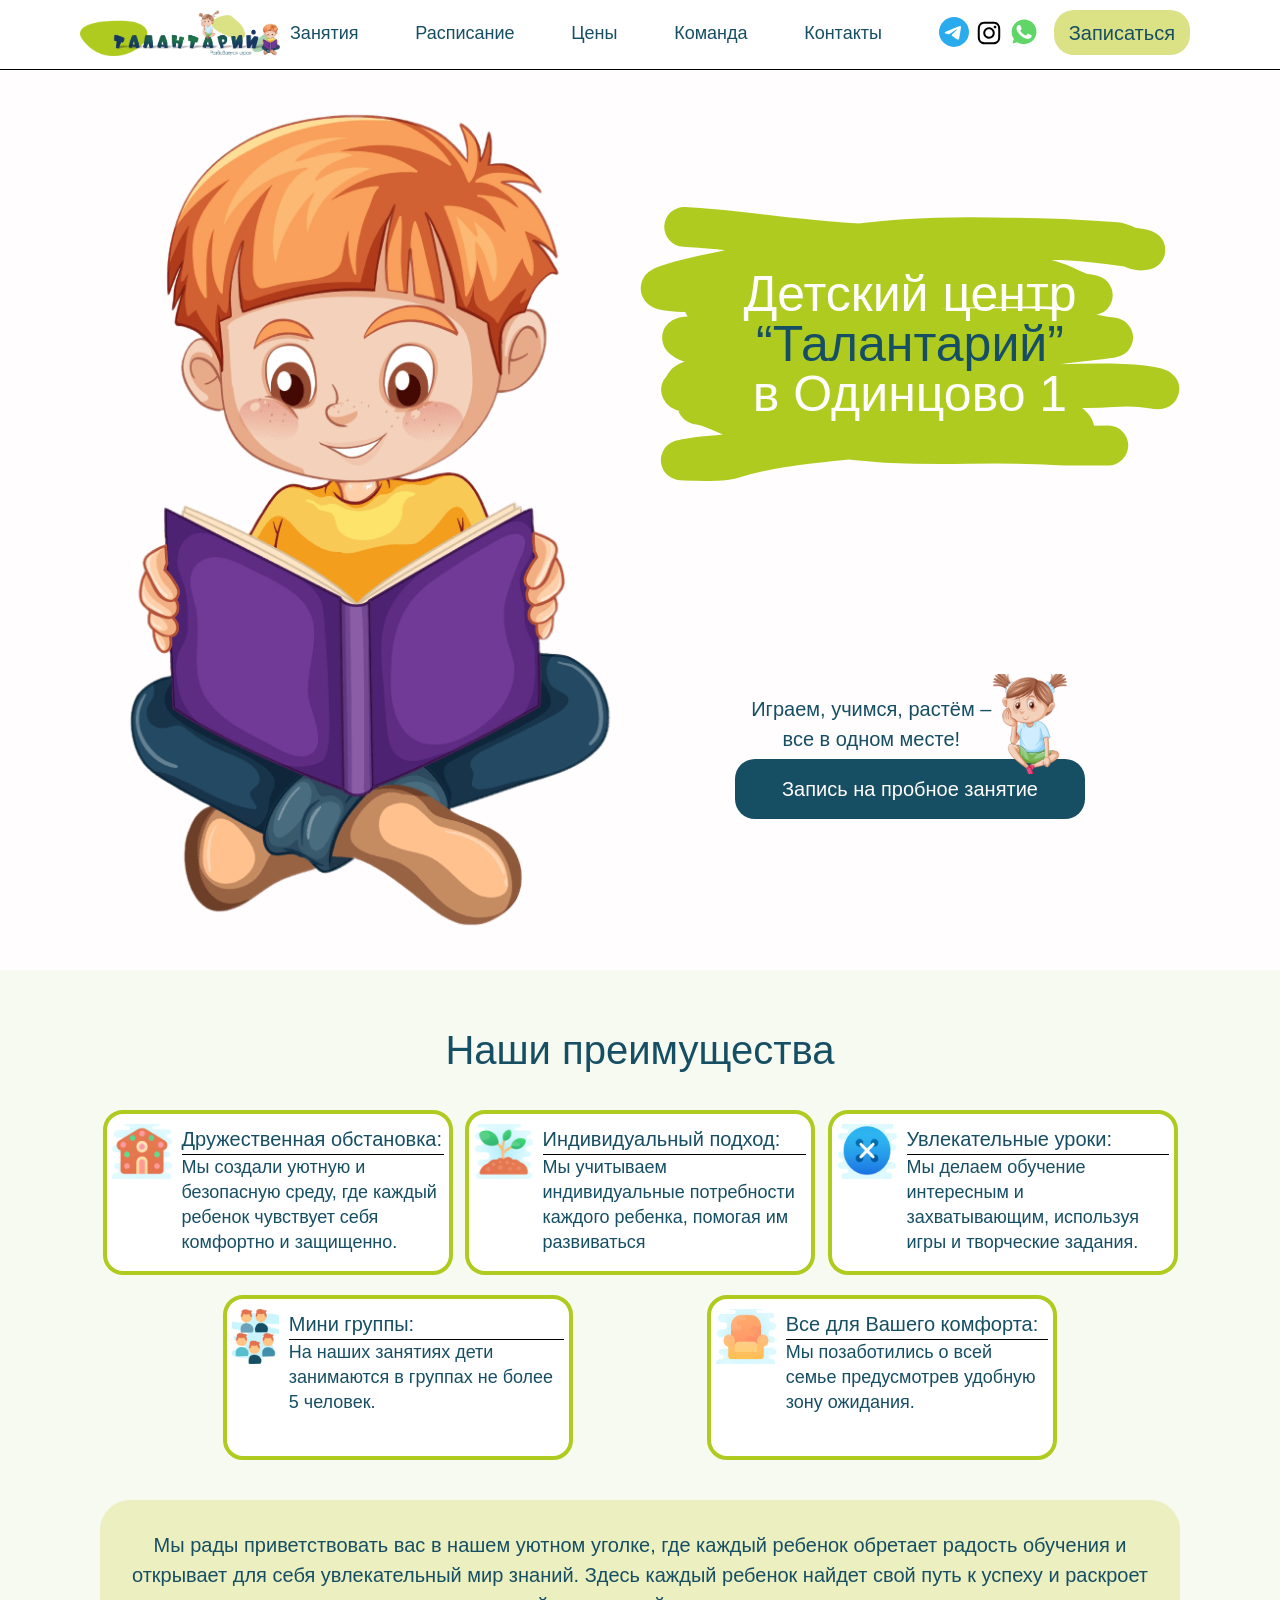
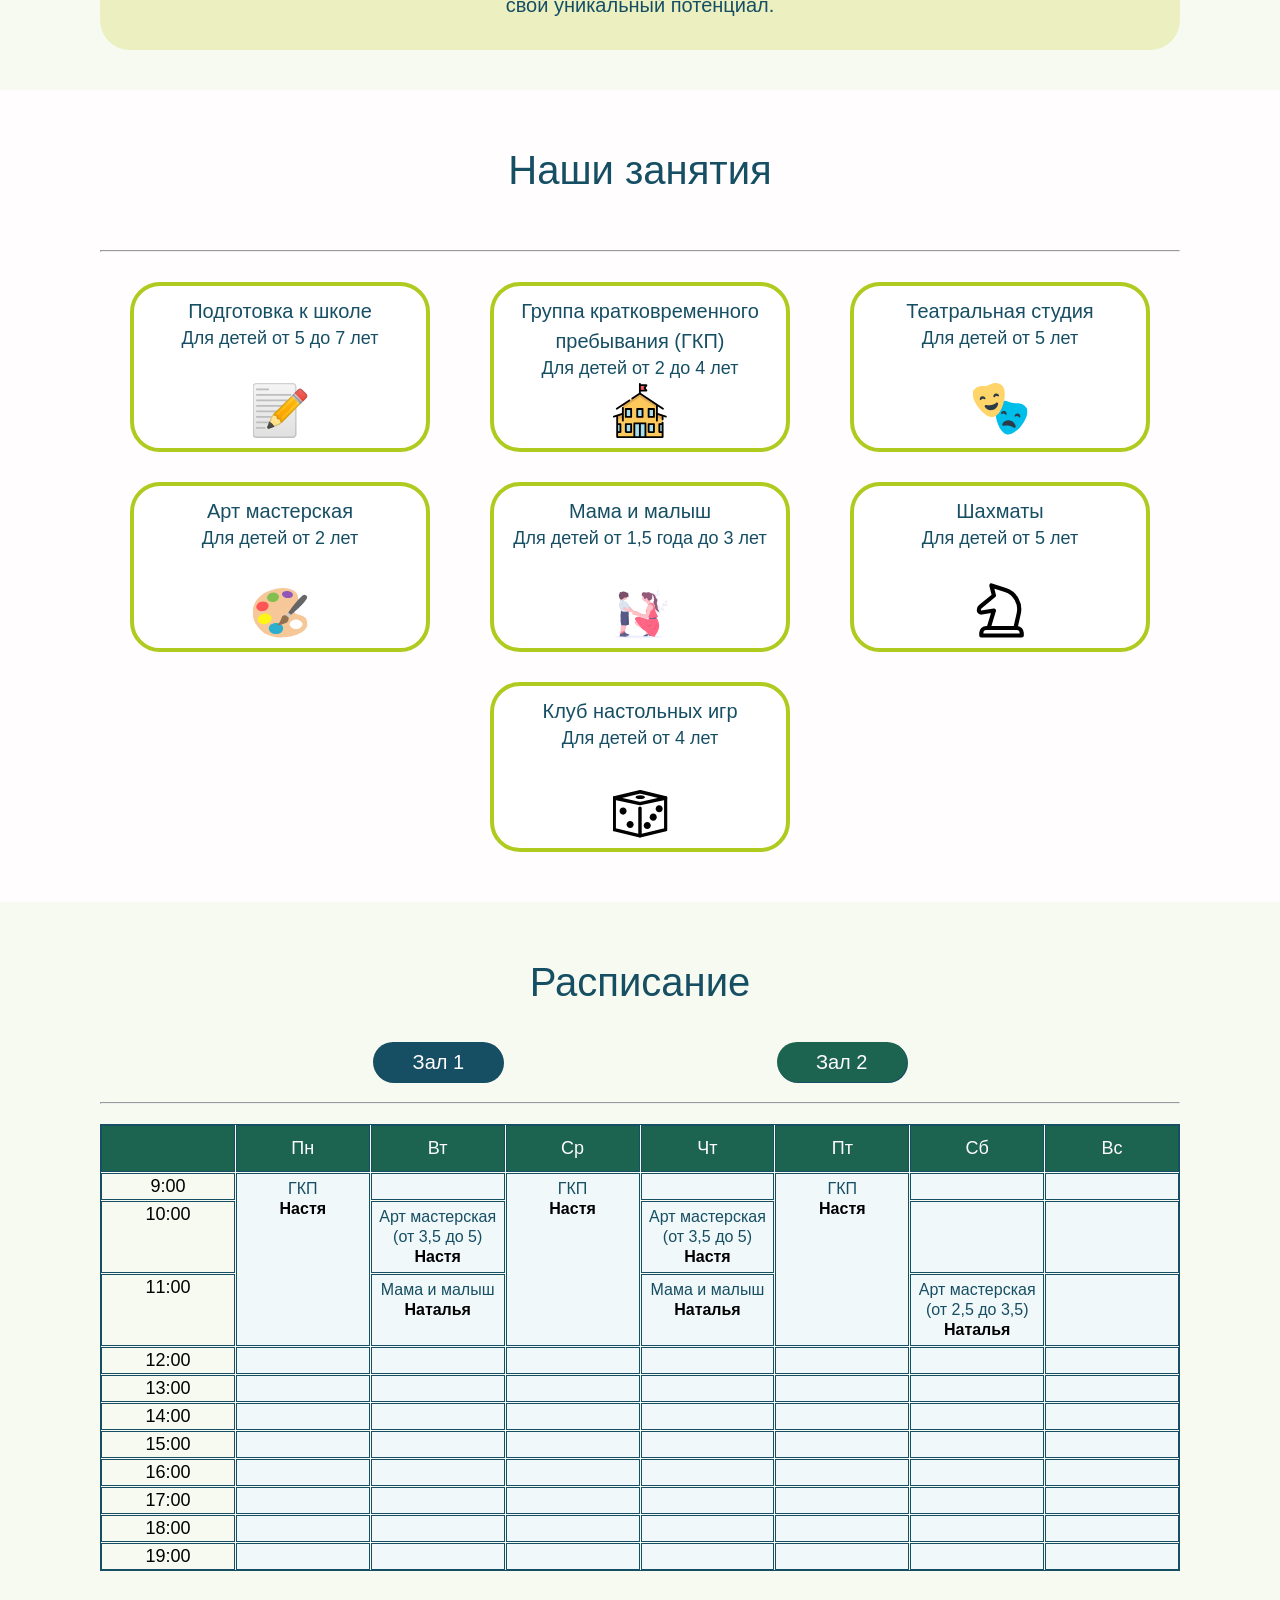
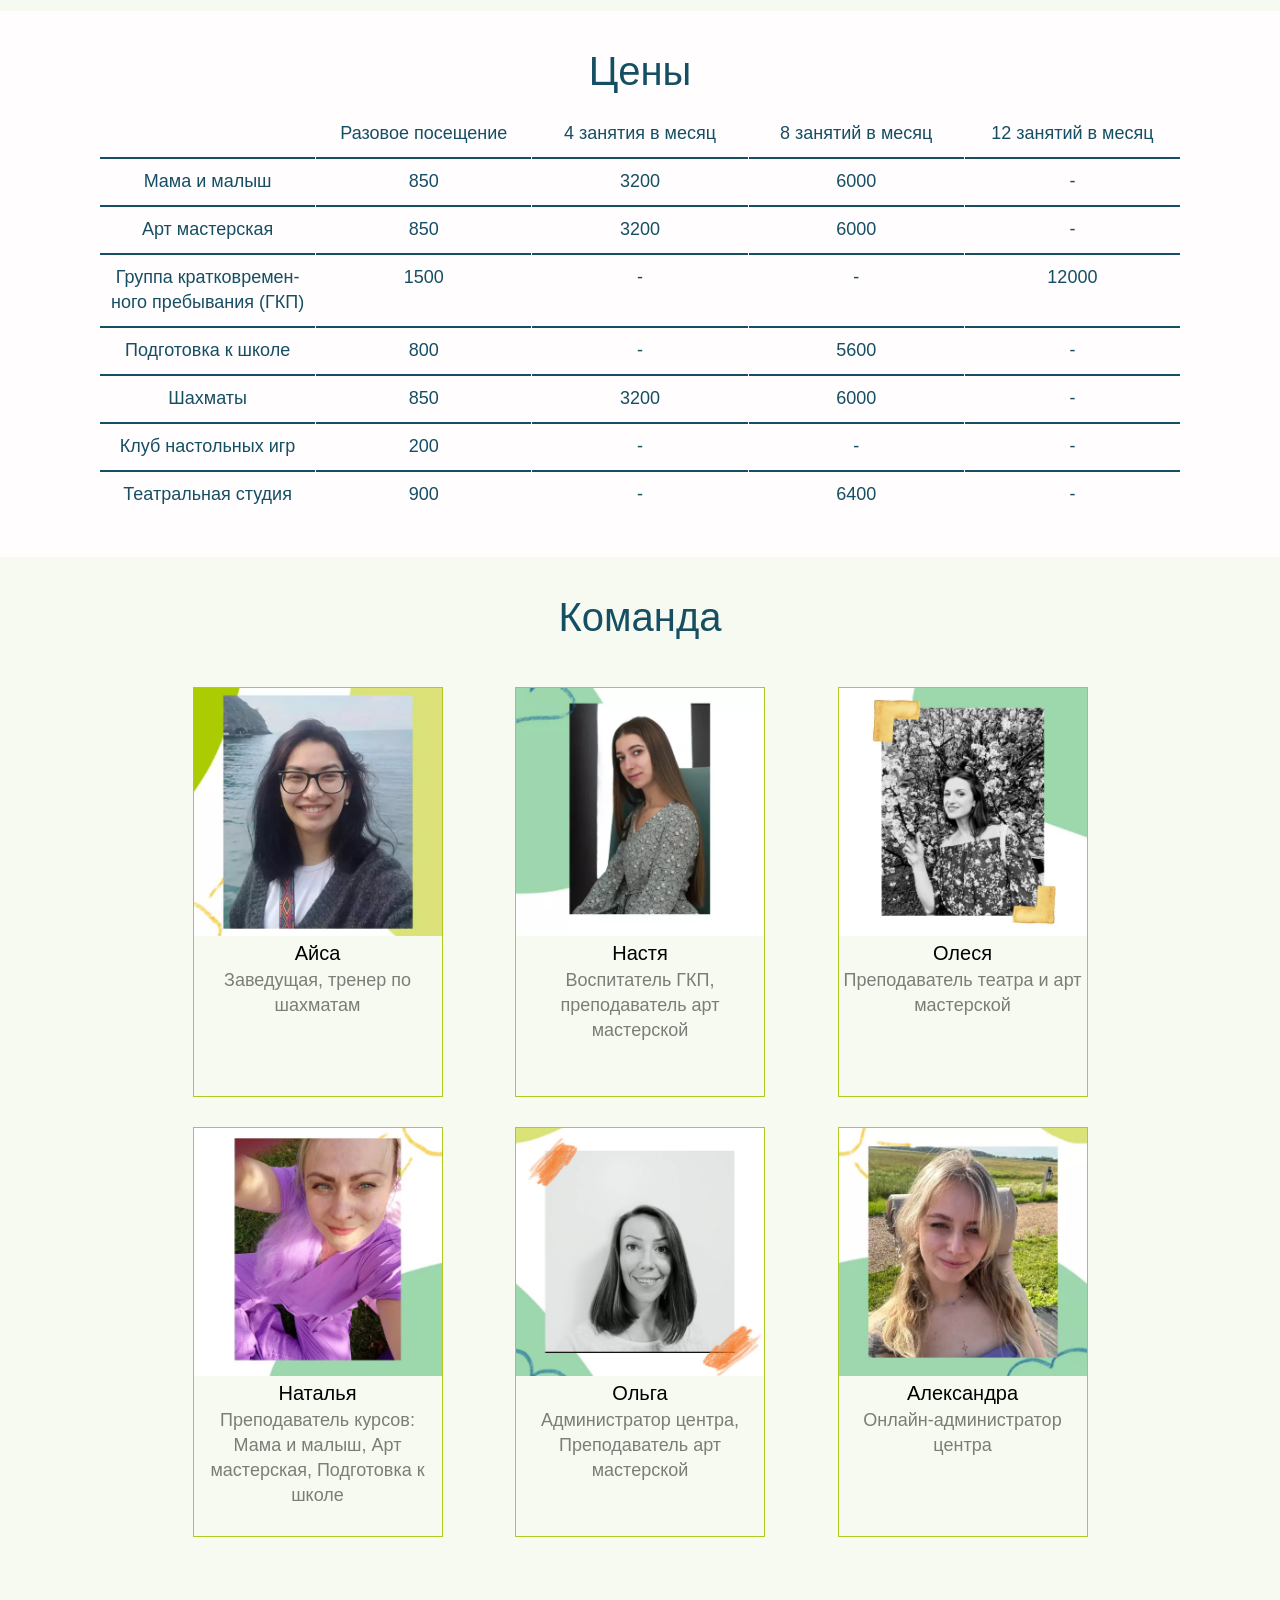
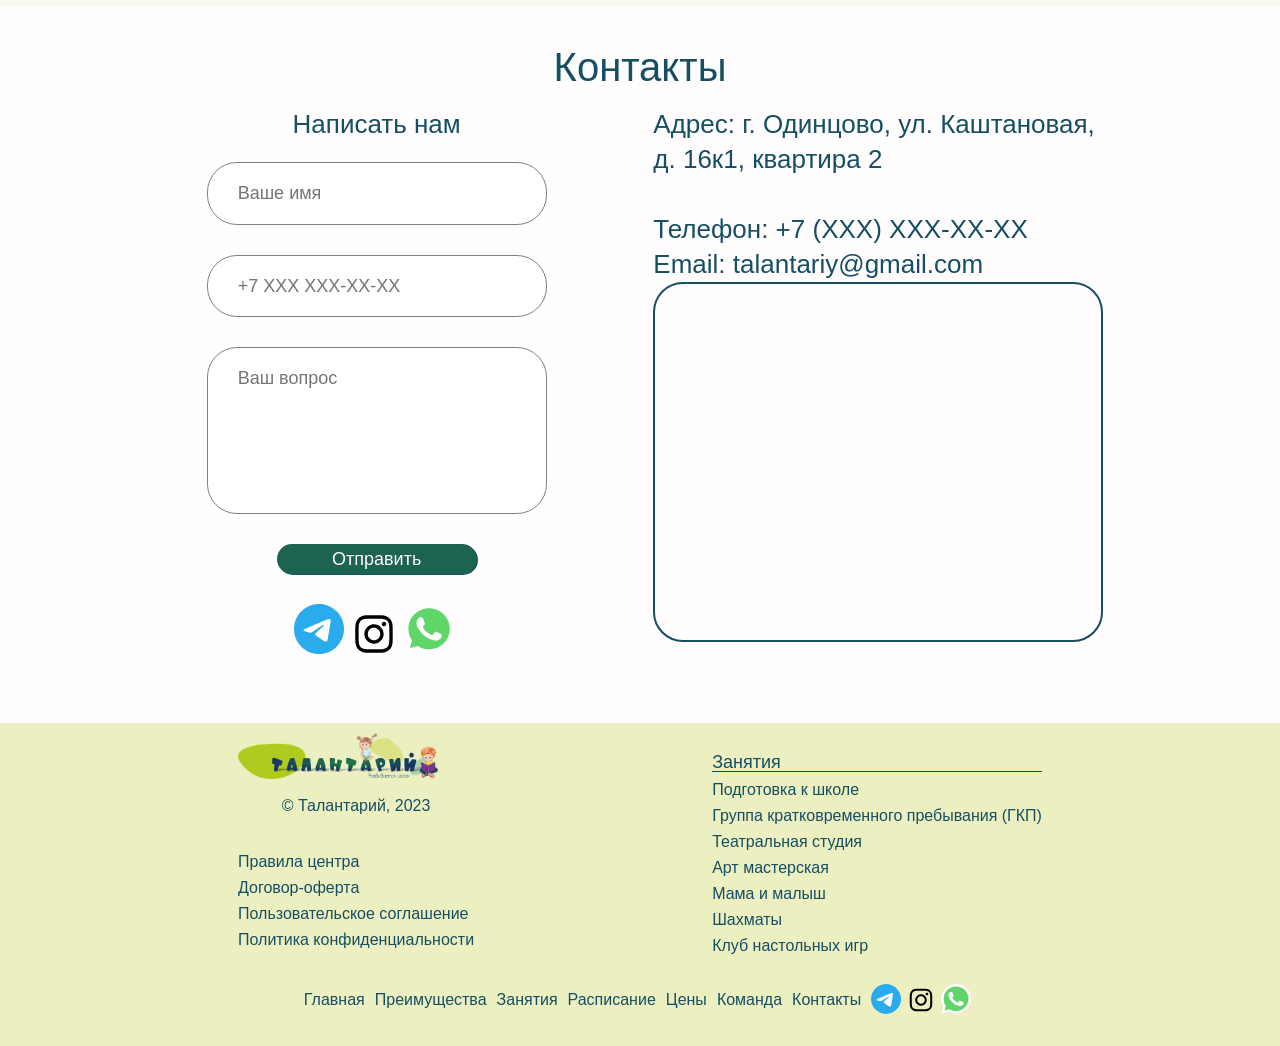
==== commit 67e48237: "First stable version" ====
--- a/index.html
+++ b/index.html
@@ -34,82 +34,69 @@
 </head>
 <body>
     <!-- <div class="container"> -->
-    <div class="header header_blue changeThema scrollto">
+    <div class="header header_white changeThema scrollto">
         <div class="header__container">
-            <a class="logo logo_blue header__logo changeThema" href="/#head-section">
-                <img class="logo__img" src="img/logo_blue-min.webp" alt="Логотип">
+            <a class="logo logo_white header__logo changeThema" href="/#head-section">
+                <img class="logo__img" src="img/logo_green-min.webp" alt="Логотип">
             </a>
             <nav class="header__topbar topbar">
                 <ul class="topbar__menu">
-                    <li><a class="topbar__menu-item" href="/#lessons">Занятия</a></li>
-                    <li><a class="topbar__menu-item" href="/#our-schedule">Расписание</a></li>
-                    <li><a class="topbar__menu-item" href="/#teams">Команда</a></li>
-                    <li><a class="topbar__menu-item" href="/#news">Новости</a></li>
-                    <li><a class="topbar__menu-item" href="/#our-contacts">Контакты</a></li>
-                    <li><a class="topbar__menu-item" href="./cabinet.html#account">Личный кабинет</a></li>
                 </ul>
                 
-                <div class="messengers">
-                    <a href="https://t.me/TalantariyBot" target="_blank"><img src="icons/icon_telegram.svg" alt="телеграмм" class="messengers__icon"></a>
-                    <img src="icons/icon_instagram.svg" alt="инстраграмм" class="messengers__icon">
-                    <img src="icons/icon_whatsapp.svg" alt="whatsapp" class="messengers__icon">
-                </div>
-                <div class="header__btn header__btn_blue btn changeThema">
+                <div class="header__btn header__btn_white btn changeThema">
                     <a class="btn__link" href="/#our-contacts">Записаться</a>
                 </div>
             </nav>
-            <div class="thema">
+            <!-- <div class="thema">
                 <img class="thema__img" src="icons/setting.png" alt="Настройки">
-                <!-- <a href="https://www.flaticon.com/free-icons/settings" title="settings icons">Settings icons created by Freepik - Flaticon</a> -->
-                <ul class="thema__menu thema__menu_blue changeThema">
-                    <li><label for="blue" class="thema__item thema__blue">Тема: Blue</label></li>
+                <ul class="thema__menu thema__menu_white changeThema">
+                    <li><label for="white" class="thema__item thema__white">Тема: White</label></li>
+                    <li><label for="blue" class="thema__item thema__white">Тема: Blue</label></li>
                     <li><label for="green" class="thema__item thema__green">Тема: Green</label></li>
-                    <li><label for="white" class="thema__item thema__white">Тема: White</label></li>
                 </ul>
                 <input type="radio" class="hidden" name="thema" id="blue" value="blue">
                 <input type="radio" class="hidden" name="thema" id="green" value="green">
                 <input type="radio" class="hidden" name="thema" id="white" value="white">
-            </div>
+            </div> -->
             <div class="navigation">
                 <input type="checkbox" class="navigation__toggle" id="navi-toggle">
-                <label for="navi-toggle" class="navigation__button navigation__button_blue changeThema">
+                <label for="navi-toggle" class="navigation__button navigation__button_white changeThema">
                     <span class="navigation__icon"></span>
                 </label>
             </div>
         </div>
     </div>
     
+    <div class="popup-person__wrapper hidden">
+        <div class="popup-person">
+            <img src="img/Aisa.webp" alt="фото сотрудника" class="popup-person__photo">
+            <p class="popup-person__name">Айса</p>
+            <p class="popup-person__role">Заведущая, тренер по шахматам</p>
+            <p class="popup-person__text">Профессионально занималась шахматами с раннего детства и до первых курсов университета. За это время выполнила норму КМС по шахматам, стала серебряным призером чемпионата мира по шахматам среди школьников до 17, чемпионкой России до 16, бронзовым призером финала Москвы среди женщин по блицу, бронзовым призером чемпионата Калмыкии среди мужчин, чемпионкой ЮФО среди юношей до 18.<br>После окончания шахматной карьеры вела занятия по шахматам в частном детском центре для дошкольников и младших школьников.</p>
+            <button class="popup-person__close">&#10006;</button>
+        </div>
+    </div>
 
     <div class="main">
         <div class="wrapper hidden">
-            <div class="dropmenu dropmenu_blue changeThema">
-                <ul class="dropmenu__menu">
-                    <li><a class="dropmenu__item" href="/#lessons">Занятия</a></li>
-                    <li><a class="dropmenu__item" href="/#our-schedule">Расписание</a></li>
-                    <li><a class="dropmenu__item" href="/#teams">Команда</a></li>
-                    <li><a class="dropmenu__item" href="/#news">Новости и события</a></li>
-                    <li><a class="dropmenu__item" href="/#photos">Фотогалерея</a></li>
-                    <li><a class="dropmenu__item" href="/#our-contacts">Контакты</a></li>
-                    <li><a class="dropmenu__item" href="./cabinet.html#account">Личный кабинет</a></li>
-                </ul>
-                <div class="messengers">
-                    <a href="https://t.me/TalantariyBot" target="_blank"><img src="icons/icon_telegram.svg" alt="телеграмм" class="messengers__icon_big"></a>
-                    <img src="icons/icon_instagram.svg" alt="инстраграмм" class="messengers__icon_big">
-                    <img src="icons/icon_whatsapp.svg" alt="whatsapp" class="messengers__icon_big">
-                </div>
-                <div class="header__btn header__btn_blue btn dropmenu__btn changeThema">
-                    <a class="btn__link" href="/#our-contacts">Записаться</a>
-                </div>
-                <h3 class="dropmenu__title">
-                    Адрес: г. Одинцово, ул. Каштановая, д. 16к1, помещение 2 
-                    <br>
-                    <br>
-                    Телефон: +7 (ХХХ) ХХХ-ХХ-ХХ Email: talantariy@gmail.com
-                    <br>
-                </h3>
+            <div class="dropmenu__wrapper">
+                <div class="dropmenu dropmenu_white changeThema">
+                    <ul class="dropmenu__menu">
+                    </ul>
+                    <h3 class="dropmenu__title">
+                        Адрес: г. Одинцово, ул. Каштановая, д. 16к1, квартира 2 
+                        <br>
+                        <br>
+                        Телефон: +7 (ХХХ) ХХХ-ХХ-ХХ Email: talantariy@gmail.com
+                        <br>
+                    </h3>
+                    <div class="header__btn header__btn_white dropmenu__btn btn changeThema">
+                        <a class="btn__link" href="/#our-contacts">Записаться</a>
+                    </div>
+                </div>
             </div>
         </div>
-        <div class="section-even section-even_blue changeThema">
+        <div class="section-even section-even_white changeThema">
             <section class="section-head section-container head-section">
                 <div class="marker" id="head-section"></div>
                 <div class="section-head__img">
@@ -117,10 +104,10 @@
                 </div>
                 <div class="section-head__descr">
                     <div class="section-head__h1-border">
-                        <img class="section-head__h1-border-img" src="img/h1-border.svg" alt="рамка для заголовка">
-                        <h1 class="h1-title h1-title_blue changeThema section-head__title">
+                        <img class="section-head__h1-border-img" src="img/h1-border-green.svg" alt="рамка для заголовка">
+                        <h1 class="h1-title h1-title_white changeThema section-head__title">
                             Детский центр<br>
-                            <span class="h1-span h1-span_blue h1-title changeThema">“Талантарий”</span><br>
+                            <span class="h1-span h1-span_white h1-title changeThema">“Талантарий”</span><br>
                             в Одинцово 1
                         </h1>
                     </div>
@@ -129,47 +116,47 @@
                             <p class="card-title">Играем, учимся, растём –<br>все в одном месте!</p>
                             <img class="section-head__btn-icon" src="img/girl-small-min.webp" alt="девочка">
                         </div>
-                        <button class="btn section-head__btn">
-                            Запись на пробное занятие
-                        </button>
-                    </div>
-                </div>
-            </section>
-        </div>
-
-        <div class="section-odd section-odd_blue changeThema">
+                        <div class="btn section-head__btn">
+                            <a class="section-head__link" href="/#our-contacts">Запись на пробное занятие</a>
+                        </div>
+                    </div>
+                </div>
+            </section>
+        </div>
+
+        <div class="section-odd section-odd_white changeThema">
             <section class="section-benefits section-container benefits">
                 <div class="marker" id="benefits"></div>
                 <h2 class="section-title">Наши преимущества</h2>
-                <div class="desriptionCard desriptionCard_blue changeThema">
+                <div class="desriptionCard desriptionCard_white changeThema">
                     <img src="icons/icon_1.png" alt="иконка" class="desriptionCard__icon">
                     <div class="card-title desriptionCard__descr">
                         <h3 class="desriptionCard__title">Дружественная обстановка:</h3>
                         <p class="card-text">Мы создали уютную и безопасную среду, где каждый ребенок чувствует себя комфортно и защищенно.</p>
                     </div>
                 </div>
-                <div class="desriptionCard desriptionCard_blue changeThema">
+                <div class="desriptionCard desriptionCard_white changeThema">
                     <img src="icons/icon_2.png" alt="иконка" class="desriptionCard__icon">
                     <div class="desriptionCard__descr">
                         <h3 class="card-title desriptionCard__title">Индивидуальный подход:</h3>
                         <p class="card-text">Мы учитываем индивидуальные потребности каждого ребенка, помогая им развиваться</p>
                     </div>
                 </div>
-                <div class="desriptionCard desriptionCard_blue changeThema">
+                <div class="desriptionCard desriptionCard_white changeThema">
                     <img src="icons/icon_3.png" alt="иконка" class="desriptionCard__icon">
                     <div class="desriptionCard__descr">
                         <h3 class="card-title desriptionCard__title">Увлекательные уроки:</h3>
                         <p class="card-text">Мы делаем обучение интересным и захватывающим, используя игры и творческие задания.</p>
                     </div>
                 </div>
-                <div class="desriptionCard desriptionCard_blue changeThema">
+                <div class="desriptionCard desriptionCard_white changeThema">
                     <img src="icons/icon_4.png" alt="иконка" class="desriptionCard__icon">
                     <div class="desriptionCard__descr">
                         <h3 class="card-title desriptionCard__title">Мини группы:</h3>
                         <p class="card-text">На наших занятиях дети занимаются в группах не более 5 человек.</p>
                     </div>
                 </div>
-                <div class="desriptionCard desriptionCard_blue changeThema">
+                <div class="desriptionCard desriptionCard_white changeThema">
                     <img src="icons/icon_5.png" alt="иконка" class="desriptionCard__icon">
                     <div class="desriptionCard__descr">
                         <h3 class="card-title desriptionCard__title">Все для Вашего комфорта:</h3>
@@ -177,29 +164,40 @@
                     </div>
                 </div>
 
-                <div class="section-benefits__benefit section-benefits__benefit_blue card-title changeThema">
+                <div class="section-benefits__benefit section-benefits__benefit_white card-title changeThema">
                     <p>Мы рады приветствовать вас в нашем уютном уголке, где каждый ребенок обретает радость обучения и открывает для себя увлекательный мир знаний. Здесь каждый ребенок найдет свой путь к успеху и раскроет свой уникальный потенциал.</p>
                 </div>
             </section>
         </div>
 
-        <div class="section-even section-even_blue changeThema">
+        <div class="section-even section-even_white changeThema">
             <section class="section-lessons section-container lessons">
                 <div class="marker" id="lessons"></div>
                 <h2 class="section-title">Наши занятия</h2>
                 <div class="categories">
-                    <button class="category category_blue btn changeThema">
-                        <h3 class="card-title">Малыши</h3>
-                        <p class="card-text">С 1 года до 4 лет</p>
-                    </button>
-                    <button class="category category_blue btn changeThema category_active">
-                        <h3 class="card-title">Дошкольники</h3>
-                        <p class="card-text">С 4 до 7 лет</p>
-                    </button>
-                    <button class="category category_blue btn changeThema">
-                        <h3 class="card-title">Школьники</h3>
-                        <p class="card-text">С 7 до 18 лет</p>
-                    </button>
+                    <label for="category_all" class="category category_white category_active btn changeThema hidden">
+                        <span class="card-title">Общие</span>
+                        <span class="card-text">С 1,5 лет до 18 лет</span>
+                    </label>
+                    <input type="radio" class="hidden" name="category" id="category_all" checked>
+
+                    <!-- <label for="category_kids" class="category category_white btn changeThema">
+                        <span class="card-title">Малыши</span>
+                        <span class="card-text">С 1,5 лет до 4 лет</span>
+                    </label>
+                    <input type="radio" class="hidden" name="category" id="category_kids">
+
+                    <label for="category_preschoolers" class="category category_white btn changeThema">
+                        <span class="card-title">Дошкольники</span>
+                        <span class="card-text">С 4 лет до 7 лет</span>
+                    </label>
+                    <input type="radio" class="hidden" name="category" id="category_preschoolers">
+
+                    <label for="category_pupils" class="category category_white btn changeThema">
+                        <span class="card-title">Школьники</span>
+                        <span class="card-text">С 7 лет до 18 лет</span>
+                    </label>
+                    <input type="radio" class="hidden" name="category" id="category_pupils"> -->
                 </div>
                 <hr>
                 
@@ -208,23 +206,41 @@
             </section>
         </div>
 
-        <div class="section-odd section-odd_blue changeThema">
+        <div class="section-odd section-odd_white changeThema">
             <section class="section-schedule section-container our-schedule">
                 <div class="marker" id="our-schedule"></div>
                 <h2 class="section-title">Расписание</h2>
                 <div class="rooms">
-                    <button class="room room_blue btn changeThema room_active">
+                    <button class="room room_white btn changeThema room_active">
                         <h3 class="card-title">Зал 1</h3>
                     </button>
-                    <button class="room room_blue btn changeThema room_active">
+                    <button class="room room_white btn changeThema room_active">
                         <h3 class="card-title">Зал 2</h3>
                     </button>
                 </div>
                 <hr>
-                <div class="filters">
+                <!-- <div class="filters">
                     <div class="filter">
                         <h3 class="card-title filter__title">Время</h3>
                         <img src="icons/icon_menu-outline.svg" alt="меню" class="butter-menu filter__icon">
+                        <div class="filter__menu">
+                            <div class="filter__item">
+                                <input type="checkbox" name="date" id="all-date" checked>
+                                <label for="all-date">Все время</label>
+                            </div>
+                            <div class="filter__item">
+                                <input type="checkbox" name="date" id="morning">
+                                <label for="morning">С 9:00 до 12:00</label>
+                            </div>
+                            <div class="filter__item">
+                                <input type="checkbox" name="date" id="day">
+                                <label for="day">С 12:00 до 17:00</label>
+                            </div>
+                            <div class="filter__item">
+                                <input type="checkbox" name="date" id="evening">
+                                <label for="evening">С 17:00 до 19:00</label>
+                            </div>
+                        </div>
                     </div>
                     <div class="filter">
                         <h3 class="card-title filter__title">Занятия</h3>
@@ -238,186 +254,91 @@
                         <h3 class="card-title filter__title">Группы</h3>
                         <img src="icons/icon_menu-outline.svg" alt="меню" class="butter-menu filter__icon">
                     </div>
-                </div>
-                <hr>
+                    <div class="filter__wrapper-btn">
+                        <button class="filter__btn filter__btn_white btn changeThema">
+                            <h3 class="card-title">Применить</h3>
+                        </button>
+                    </div>
+                </div>
+                <hr> -->
                 <div class="schedule">
-                    <div class="schedule__header-item schedule__header-item_blue card-text changeThema"></div>
-                    <div class="schedule__header-item schedule__header-item_blue card-text changeThema">Пн</div>
-                    <div class="schedule__header-item schedule__header-item_blue card-text changeThema">Вт</div>
-                    <div class="schedule__header-item schedule__header-item_blue card-text changeThema">Ср</div>
-                    <div class="schedule__header-item schedule__header-item_blue card-text changeThema">Чт</div>
-                    <div class="schedule__header-item schedule__header-item_blue card-text changeThema">Пт</div>
-                    <div class="schedule__header-item schedule__header-item_blue card-text changeThema">Сб</div>
-                    <div class="schedule__header-item schedule__header-item_blue card-text changeThema">Вс</div>
-
-                    <div class="schedule__time schedule__time_blue card-text changeThema">9:00</div>
-                    <div class="schedule__time schedule__time_blue card-text changeThema">10:00</div>
-                    <div class="schedule__time schedule__time_blue card-text changeThema">11:00</div>
-                    <div class="schedule__time schedule__time_blue card-text changeThema">12:00</div>
-                    <div class="schedule__time schedule__time_blue card-text changeThema">13:00</div>
-                    <div class="schedule__time schedule__time_blue card-text changeThema">14:00</div>
-                    <div class="schedule__time schedule__time_blue card-text changeThema">15:00</div>
-                    <div class="schedule__time schedule__time_blue card-text changeThema">16:00</div>
-                    <div class="schedule__time schedule__time_blue card-text changeThema">17:00</div>
-                    <div class="schedule__time schedule__time_blue card-text changeThema">18:00</div>
-                    <div class="schedule__time schedule__time_blue card-text changeThema">19:00</div>
-
-                    <div class="schedule__item schedule__item-D1-9"></div>
-                    <div class="schedule__item schedule__item-D1-10"></div>
-                    <div class="schedule__item schedule__item-D1-11"></div>
-                    <div class="schedule__item schedule__item-D1-12"></div>
-                    <div class="schedule__item schedule__item-D1-13"></div>
-                    <div class="schedule__item schedule__item-D1-14"></div>
-                    <div class="schedule__item schedule__item-D1-15"></div>
-                    <div class="schedule__item schedule__item-D1-16"></div>
-                    <div class="schedule__item schedule__item-D1-17"></div>
-                    <div class="schedule__item schedule__item-D1-18"></div>
-                    <div class="schedule__item schedule__item-D1-19"></div>
-
-                    <div class="schedule__item schedule__item-D2-9"></div>
-                    <div class="schedule__item schedule__item-D2-10"></div>
-                    <div class="schedule__item schedule__item-D2-11"></div>
-                    <div class="schedule__item schedule__item-D2-12"></div>
-                    <div class="schedule__item schedule__item-D2-13"></div>
-                    <div class="schedule__item schedule__item-D2-14"></div>
-                    <div class="schedule__item schedule__item-D2-15"></div>
-                    <div class="schedule__item schedule__item-D2-16"></div>
-                    <div class="schedule__item schedule__item-D2-17"></div>
-                    <div class="schedule__item schedule__item-D2-18"></div>
-                    <div class="schedule__item schedule__item-D2-19"></div>
-
-                    <div class="schedule__item schedule__item-D3-9"></div>
-                    <div class="schedule__item schedule__item-D3-10"></div>
-                    <div class="schedule__item schedule__item-D3-11"></div>
-                    <div class="schedule__item schedule__item-D3-12"></div>
-                    <div class="schedule__item schedule__item-D3-13"></div>
-                    <div class="schedule__item schedule__item-D3-14"></div>
-                    <div class="schedule__item schedule__item-D3-15"></div>
-                    <div class="schedule__item schedule__item-D3-16"></div>
-                    <div class="schedule__item schedule__item-D3-17"></div>
-                    <div class="schedule__item schedule__item-D3-18"></div>
-                    <div class="schedule__item schedule__item-D3-19"></div>
-
-                    <div class="schedule__item schedule__item-D4-9"></div>
-                    <div class="schedule__item schedule__item-D4-10"></div>
-                    <div class="schedule__item schedule__item-D4-11"></div>
-                    <div class="schedule__item schedule__item-D4-12"></div>
-                    <div class="schedule__item schedule__item-D4-13"></div>
-                    <div class="schedule__item schedule__item-D4-14"></div>
-                    <div class="schedule__item schedule__item-D4-15"></div>
-                    <div class="schedule__item schedule__item-D4-16"></div>
-                    <div class="schedule__item schedule__item-D4-17"></div>
-                    <div class="schedule__item schedule__item-D4-18"></div>
-                    <div class="schedule__item schedule__item-D4-19"></div>
-
-                    <div class="schedule__item schedule__item-D5-9"></div>
-                    <div class="schedule__item schedule__item-D5-10"></div>
-                    <div class="schedule__item schedule__item-D5-11"></div>
-                    <div class="schedule__item schedule__item-D5-12"></div>
-                    <div class="schedule__item schedule__item-D5-13"></div>
-                    <div class="schedule__item schedule__item-D5-14"></div>
-                    <div class="schedule__item schedule__item-D5-15"></div>
-                    <div class="schedule__item schedule__item-D5-16"></div>
-                    <div class="schedule__item schedule__item-D5-17"></div>
-                    <div class="schedule__item schedule__item-D5-18"></div>
-                    <div class="schedule__item schedule__item-D5-19"></div>
-
-                    <div class="schedule__item schedule__item-D6-9"></div>
-                    <div class="schedule__item schedule__item-D6-10"></div>
-                    <div class="schedule__item schedule__item-D6-11"></div>
-                    <div class="schedule__item schedule__item-D6-12"></div>
-                    <div class="schedule__item schedule__item-D6-13"></div>
-                    <div class="schedule__item schedule__item-D6-14"></div>
-                    <div class="schedule__item schedule__item-D6-15"></div>
-                    <div class="schedule__item schedule__item-D6-16"></div>
-                    <div class="schedule__item schedule__item-D6-17"></div>
-                    <div class="schedule__item schedule__item-D6-18"></div>
-                    <div class="schedule__item schedule__item-D6-19"></div>
-
-                    <div class="schedule__item schedule__item-D7-9"></div>
-                    <div class="schedule__item schedule__item-D7-10"></div>
-                    <div class="schedule__item schedule__item-D7-11"></div>
-                    <div class="schedule__item schedule__item-D7-12"></div>
-                    <div class="schedule__item schedule__item-D7-13"></div>
-                    <div class="schedule__item schedule__item-D7-14"></div>
-                    <div class="schedule__item schedule__item-D7-15"></div>
-                    <div class="schedule__item schedule__item-D7-16"></div>
-                    <div class="schedule__item schedule__item-D7-17"></div>
-                    <div class="schedule__item schedule__item-D7-18"></div>
-                    <div class="schedule__item schedule__item-D7-19"></div>
-                </div>
-            </section>
-        </div>
-
-        <div class="section-even section-even_blue changeThema">
-            <section class="section-team section-container teams">
-                <div class="marker" id="teams"></div>
-                <h2 class="section-title">Команда</h2>
-                <div class="slider slider_team">
-                    <button class="slider__prev-slide slider__btnSlide slider_team-prev hidden">
-                        <img class="slider__arrow" src="icons/arrowLeftt.svg" alt="prevSlide">
-                    </button>
-                    <button class="slider__next-slide slider__btnSlide slider_team-next hidden">
-                        <img class="slider__arrow" src="icons/arrowRight.svg" alt="nextSlide">
-                    </button>
-                </div>
-            </section>
-        </div>
-
-        <div class="section-odd section-odd_blue changeThema">
+                    <div class="schedule__header-item schedule__header-item_white card-text changeThema"></div>
+                    <div class="schedule__header-item schedule__header-item_white card-text changeThema">Пн</div>
+                    <div class="schedule__header-item schedule__header-item_white card-text changeThema">Вт</div>
+                    <div class="schedule__header-item schedule__header-item_white card-text changeThema">Ср</div>
+                    <div class="schedule__header-item schedule__header-item_white card-text changeThema">Чт</div>
+                    <div class="schedule__header-item schedule__header-item_white card-text changeThema">Пт</div>
+                    <div class="schedule__header-item schedule__header-item_white card-text changeThema">Сб</div>
+                    <div class="schedule__header-item schedule__header-item_white card-text changeThema">Вс</div>
+
+                    <div class="schedule__time schedule__time_white card-text changeThema">9:00</div>
+                    <div class="schedule__time schedule__time_white card-text changeThema">10:00</div>
+                    <div class="schedule__time schedule__time_white card-text changeThema">11:00</div>
+                    <div class="schedule__time schedule__time_white card-text changeThema">12:00</div>
+                    <div class="schedule__time schedule__time_white card-text changeThema">13:00</div>
+                    <div class="schedule__time schedule__time_white card-text changeThema">14:00</div>
+                    <div class="schedule__time schedule__time_white card-text changeThema">15:00</div>
+                    <div class="schedule__time schedule__time_white card-text changeThema">16:00</div>
+                    <div class="schedule__time schedule__time_white card-text changeThema">17:00</div>
+                    <div class="schedule__time schedule__time_white card-text changeThema">18:00</div>
+                    <div class="schedule__time schedule__time_white card-text changeThema">19:00</div>
+
+                </div>
+            </section>
+        </div>
+        <div class="section-even section-even_white changeThema">
+            <section class="section-price section-container price">
+                <div class="marker" id="price"></div>
+                <h2 class="section-title">Цены</h2>
+                <div class="price-table">
+                    <div class="price-table__header-item card-text"></div>
+                    <div class="price-table__header-item card-text">Разовое посеще&shy;ние</div>
+                    <div class="price-table__header-item card-text">4 занятия в месяц</div>
+                    <div class="price-table__header-item card-text">8 занятий в месяц</div>
+                    <div class="price-table__header-item card-text">12 занятий в месяц</div>
+                </div>
+            </section>
+        </div>
+
+        <div class="section-odd section-odd_white changeThema">
+            <section class="section-team section-container team">
+            </section>
+        </div>
+
+        <div class="section-even section-even_white changeThema">
             <section class="section-news section-container news">
-                <div class="marker" id="news"></div>
-                <h2 class="section-title">Новости и события</h2>
-                <div class="slider slider_news">
-                    <button class="slider__prev-slide slider__btnSlide slider_news-prev hidden">
-                        <img class="slider__arrow" src="icons/arrowLeftt.svg" alt="prevSlide">
-                    </button>
-                    <button class="slider__next-slide slider__btnSlide slider_news-next hidden">
-                        <img class="slider__arrow" src="icons/arrowRight.svg" alt="nextSlide">
-                    </button>
-                </div>
             </section>
         </div>
         
-        <div class="section-even section-even_blue changeThema">
+        <div class="section-odd section-odd_white changeThema">
             <section class="section-photos section-container photos">
-                <div class="marker" id="photos"></div>
-                <h2 class="section-title">Фотогалерея</h2>
-                <div class="slider slider_photos">
-                    <button class="slider__prev-slide slider__btnSlide slider_photos-prev hidden">
-                        <img class="slider__arrow" src="icons/arrowLeftt.svg" alt="prevSlide">
-                    </button>
-                    <button class="slider__next-slide slider__btnSlide slider_photos-next hidden">
-                        <img class="slider__arrow" src="icons/arrowRight.svg" alt="nextSlide">
-                    </button>
-                </div>
-            </section>
-        </div>
-
-        <div class="section-odd section-odd_blue changeThema">
-            <section class="section-contacts section-container our-contacts">
+            </section>
+        </div>
+
+        <div class="section-even section-even_white changeThema our-contacts">
+            <section class="section-contacts section-container">
                 <div class="marker" id="our-contacts"></div>
                 <h2 class="section-title">Контакты</h2>
                 <div class="contacts">
                     <div class="contacts__feedback">
                         <h3 class="contacts-title">Написать нам</h3>
                         <form class="contacts__feedback-form">
-                            <input type="text" class="contacts__feedback-input contacts__feedback-input_blue changeThema" required placeholder="Ваше имя">
-                            <input type="tel" id="phone" name="phone" pattern="(+7)+8+(+[0-9]{3})+-+ +[0-9]{3}-+ +[0-9]{4}" required class="contacts__feedback-input contacts__feedback-input_blue changeThema" placeholder="+7 XXX XXX-XX-XX"/>
-                            <textarea name="feedback-text" id="" cols="20" rows="6" class="contacts__feedback-input contacts__feedback-input_blue changeThema" placeholder="Ваш вопрос" required></textarea>
-                            <button type="submit" class="contacts__feedback-btn contacts__feedback-btn_blue changeThema btn">Отправить</button>
+                            <input type="text" class="contacts__feedback-input contacts__feedback-input_white changeThema" required placeholder="Ваше имя">
+                            <input type="tel" id="phone" name="phone" pattern="(+7)+8+(+[0-9]{3})+-+ +[0-9]{3}-+ +[0-9]{4}" required class="contacts__feedback-input contacts__feedback-input_white changeThema" placeholder="+7 XXX XXX-XX-XX"/>
+                            <textarea name="feedback-text" id="" cols="20" rows="6" class="contacts__feedback-input contacts__feedback-input_white changeThema" placeholder="Ваш вопрос" required></textarea>
+                            <button type="submit" class="contacts__feedback-btn contacts__feedback-btn_white changeThema btn">Отправить</button>
                             
                             <div class="messengers">
                                 <a href="https://t.me/TalantariyBot" target="_blank"><img src="icons/icon_telegram.svg" alt="телеграмм" class="messengers__icon_big"></a>
                                 <img src="icons/icon_instagram.svg" alt="инстраграмм" class="messengers__icon_big">
-                                <img src="icons/icon_whatsapp.svg" alt="whatsapp" class="messengers__icon_big">
+                                <a href="https://wa.me/message/WKKLULS6YKXGJ1" target="_blank"><img src="icons/icon_whatsapp.svg" alt="whatsapp" class="messengers__icon_big"></a>
                             </div>
                         </form>
                     </div>
 
                     <div class="contacts__adresse">
                         <h3 class="contacts-title">
-                            Адрес: г. Одинцово, ул. Каштановая, д. 16к1, помещение 2 
+                            Адрес: г. Одинцово, ул. Каштановая, д. 16к1, квартира 2 
                             <br>
                             <br>
                             Телефон: +7 (ХХХ) ХХХ-ХХ-ХХ Email: talantariy@gmail.com
@@ -431,39 +352,24 @@
     </div>
     
 
-    <footer class="footer footer_blue changeThema">
+    <footer class="footer footer_white changeThema">
         <div class="footer__block">
             <div class="footer__logo">
-                <a class="logo logo_blue header__logo changeThema" href="/#head-section">
-                    <img class="logo__img" src="img/logo_blue-min.webp" alt="Логотип">
+                <a class="logo logo_white header__logo changeThema" href="/#head-section">
+                    <img class="logo__img" src="img/logo_green-min.webp" alt="Логотип">
                 </a>
-                <p class="footer__text footer__text_blue changeThema">Талантарий, 2023</p>
+                <p class="footer__text footer__text_white changeThema">&copy; Талантарий, 2023</p>
             </div>
-            <p class="footer__text footer__text_blue changeThema">Правила центра</p>
-            <p class="footer__text footer__text_blue changeThema">Договор-оферта</p>
-            <p class="footer__text footer__text_blue changeThema">Пользовательское соглашение</p>
-            <p class="footer__text footer__text_blue changeThema">Политика конфиденциальности</p>
+            <a class="footer__text footer__text_white changeThema" href="./rules.html">Правила центра</a>
+            <a class="footer__text footer__text_white changeThema" href="./oferta.html">Договор-оферта</a>
+            <a class="footer__text footer__text_white changeThema" href="./use.html">Пользовательское соглашение</a>
+            <a class="footer__text footer__text_white changeThema" href="./policy.html">Политика конфиденциальности</a>
         </div>
 
         <ul class="footer__menu">
-            <li><a class="footer__menu-item footer__menu-item_blue changeThema" href="/#head-section">Главная</a></li>
-            <li><a class="footer__menu-item footer__menu-item_blue changeThema" href="/#benefits">Преимущества</a></li>
-            <li><a class="footer__menu-item footer__menu-item_blue changeThema" href="/#lessons">Занятия</a></li>
-            <li><a class="footer__menu-item footer__menu-item_blue changeThema" href="/#our-schedule">Расписание</a></li>
-            <li><a class="footer__menu-item footer__menu-item_blue changeThema" href="/#teams">Команда</a></li>
-            <li><a class="footer__menu-item footer__menu-item_blue changeThema" href="/#news">Новости и события</a></li>
-            <li><a class="footer__menu-item footer__menu-item_blue changeThema" href="/#photos">Фотогалерея</a></li>
-            <li><a class="footer__menu-item footer__menu-item_blue changeThema" href="/#our-contacts">Контакты</a></li>
-            <li><a class="footer__menu-item footer__menu-item_blue changeThema" href="./cabinet.html#account">Личный кабинет</a></li>
-            
-            <div class="messengers">
-                <a href="https://t.me/TalantariyBot" target="_blank"><img src="icons/icon_telegram.svg" alt="телеграмм" class="messengers__icon"></a>
-                <img src="icons/icon_instagram.svg" alt="инстраграмм" class="messengers__icon">
-                <img src="icons/icon_whatsapp.svg" alt="whatsapp" class="messengers__icon">
-            </div>
         </ul>
     </footer>
 
-    <script src="js/main_v0.1.8.js"></script>
+    <script type="module" src="js/main_v0.2.3.js"></script>
 </body>
 </html>
--- a/css/style.css
+++ b/css/style.css
@@ -370,18 +370,13 @@
 }
 @keyframes LeftToRight {
   0% {
-    opacity: 0;
     transform: translate(0rem);
   }
-  80% {
-    transform: translate(2rem);
-  }
   100% {
-    opacity: 1;
-    transform: translate(-20rem);
-  }
-}
-@keyframes RightToLeft {
+    transform: translate(100%);
+  }
+}
+@keyframes RightToLeftMenu {
   0% {
     transform: translate(100vw);
   }
@@ -392,7 +387,43 @@
     transform: translate(0);
   }
 }
+@keyframes RightToLeftSlideFirst {
+  0% {
+    transform: translate(100%);
+  }
+  100% {
+    transform: translate(0);
+  }
+}
+@keyframes RightToLeftSlideSecond {
+  0% {
+    transform: translate(100%);
+  }
+  100% {
+    transform: translate(0);
+  }
+}
+@keyframes LeftToRightSlideFirst {
+  0% {
+    transform: translate(-100%);
+  }
+  100% {
+    transform: translate(0);
+  }
+}
+@keyframes LeftToRightSlideSecond {
+  0% {
+    transform: translate(-100%);
+  }
+  100% {
+    transform: translate(0);
+  }
+}
 .btn {
+  display: flex;
+  align-items: center;
+  justify-content: center;
+  flex-direction: column;
   position: relative;
   border: none;
   border-radius: 2rem;
@@ -402,15 +433,10 @@
   font-size: 1.8rem;
   cursor: pointer;
   transition: all 0.35s ease-out;
-  vertical-align: center;
 }
 .btn__link {
   text-decoration: none;
   color: #164E63;
-  position: absolute;
-  top: 50%;
-  left: 50%;
-  transform: translate(-50%, -50%);
   font-size: 2rem;
 }
 .btn:hover {
@@ -484,7 +510,7 @@
   position: relative;
   transition: all 0.25s ease-out;
   width: 30rem;
-  min-height: 15rem;
+  min-height: 17rem;
   border-radius: 3rem;
   text-decoration: none;
   padding: 1rem 1rem 6.5rem;
@@ -546,23 +572,24 @@
 .personCard {
   display: flex;
   flex-direction: column;
-  width: 20rem;
+  width: 25rem;
   height: 41rem;
+  border: 1px solid #B0CB1F;
+  transition: all 0.5s ease-in-out;
 }
 @media only screen and (max-width: 475px) {
   .personCard {
-    width: 14rem;
-    height: 38rem;
+    width: 20rem;
+    height: 36rem;
   }
 }
 .personCard__photo {
   width: 100%;
-  height: 30rem;
-  background: darkgrey;
+  height: 25rem;
 }
 @media only screen and (max-width: 475px) {
   .personCard__photo {
-    height: 21rem;
+    height: 20rem;
   }
 }
 .personCard__img {
@@ -577,6 +604,10 @@
 }
 .personCard_empty {
   opacity: 0;
+}
+.personCard:hover {
+  transform: scale(1.1);
+  cursor: pointer;
 }
 
 .newsCard {
@@ -631,7 +662,6 @@
   flex-direction: column;
   width: 45rem;
   height: 30rem;
-  background: darkgrey;
 }
 .photoCard__img {
   max-width: 100%;
@@ -680,13 +710,55 @@
 }
 
 .filter {
+  position: relative;
   display: flex;
   justify-content: space-between;
+  flex-wrap: wrap;
   color: rgba(0, 0, 0, 0.5);
   background-color: #F1F8F9;
   border: 0.1rem solid #C0DFE5;
   padding: 0 1rem;
-  width: 16rem;
+  width: 19rem;
+}
+.filter__menu {
+  display: none;
+  position: absolute;
+  top: 3rem;
+  left: 0;
+  padding: 1rem;
+  border-top: 1px solid #C0DFE5;
+  background-color: #F1F8F9;
+  width: 100%;
+  flex-direction: column;
+}
+.filter__menu :not(:last-child) {
+  margin-bottom: 1rem;
+}
+.filter__item {
+  display: flex;
+  gap: 1rem;
+  font-size: 1.8rem;
+}
+.filter__wrapper-btn {
+  width: 100%;
+  text-align: center;
+  padding: 2rem;
+}
+.filter__btn {
+  margin: 0 auto;
+  color: #FFFDFD;
+}
+.filter__btn_blue {
+  background-color: #71ADBD;
+}
+.filter__btn_green {
+  background-color: #71ADBD;
+}
+.filter__btn_white {
+  background-color: #1C644F;
+}
+.filter:hover .filter__menu {
+  display: flex;
 }
 
 .schedule {
@@ -699,6 +771,7 @@
 .schedule__header-item {
   grid-row: day/span 1;
   border: 1px solid #164E63;
+  padding: 1rem;
 }
 .schedule__header-item_blue {
   background-color: #C0DFE5;
@@ -707,6 +780,7 @@
   background-color: #C0DFE5;
 }
 .schedule__header-item_white {
+  color: #FFFDFD;
   background-color: #1C644F;
 }
 .schedule__item {
@@ -716,6 +790,10 @@
   padding: 0.5rem;
   border: 1px solid #164E63;
 }
+.schedule__item a {
+  text-decoration: none;
+  color: #164E63;
+}
 .schedule__time {
   grid-column: time/span 1;
   border: 1px solid #164E63;
@@ -730,7 +808,7 @@
   background-color: #F7FAF0;
 }
 .schedule__item-D1-9 {
-  grid-area: D1-9;
+  grid-row: D1-9/span 3;
 }
 .schedule__item-D1-10 {
   grid-area: D1-10;
@@ -968,12 +1046,15 @@
 }
 .slider__btnSlide {
   transform: translateY(-50%);
-  border-radius: 50%;
   border: none;
-  background: #D4E7EB;
+  background: rgba(155, 155, 155, 0);
+  height: 100%;
+  min-height: 5rem;
+  z-index: 1;
 }
 .slider__btnSlide:hover {
-  box-shadow: 0.1rem 0.1rem #164E63;
+  border: 1px solid #164E63;
+  cursor: pointer;
 }
 .slider__prev-slide {
   position: absolute;
@@ -996,15 +1077,40 @@
   width: 100%;
   min-height: 40rem;
   margin: 0 auto;
-  display: none;
-}
-.slide_active {
   display: flex;
   justify-content: space-evenly;
   flex-wrap: wrap;
-  gap: 1rem;
-  animation-name: RightToLeft;
-  animation-duration: 1.5s;
+  gap: 3rem 1rem;
+}
+.slide_active_right {
+  position: relative;
+  top: 0;
+  left: 0;
+  animation-name: RightToLeftSlideFirst;
+  animation-duration: 1s;
+}
+.slide_no-active_right {
+  position: absolute;
+  top: 0;
+  right: 100%;
+  padding: 3rem;
+  animation-name: RightToLeftSlideSecond;
+  animation-duration: 1s;
+}
+.slide_active_left {
+  position: relative;
+  top: 0;
+  left: 0;
+  animation-name: LeftToRightSlideFirst;
+  animation-duration: 1s;
+}
+.slide_no-active_left {
+  position: absolute;
+  top: 0;
+  left: 100%;
+  padding: 3rem;
+  animation-name: LeftToRightSlideSecond;
+  animation-duration: 1s;
 }
 
 .thema {
@@ -1019,9 +1125,11 @@
   width: 100%;
 }
 .thema__menu {
+  display: none;
   width: 15rem;
   position: absolute;
-  top: 5rem;
+  top: 3rem;
+  right: 0;
   opacity: 0;
   transition: all 1s ease-out;
   padding: 1rem 2rem;
@@ -1050,6 +1158,7 @@
   text-decoration: none;
   font-size: 1.8rem;
   color: #164E63;
+  cursor: pointer;
 }
 .thema__item_checked {
   font-weight: bold;
@@ -1068,14 +1177,22 @@
   display: flex;
   flex-direction: column;
   gap: 2rem;
+  width: 100%;
+  height: 100%;
+  color: #164E63;
+  overflow-y: scroll;
+}
+.dropmenu__wrapper {
   position: fixed;
-  top: 7rem;
+  top: 0;
+  bottom: 0;
+  padding-top: 7rem;
   width: 43rem;
   height: 100vh;
+  min-heigth: 60rem;
   z-index: 3;
-  animation-name: RightToLeft;
+  animation-name: RightToLeftMenu;
   animation-duration: 1s;
-  color: #164E63;
 }
 .dropmenu__menu {
   width: 100%;
@@ -1098,23 +1215,24 @@
 .dropmenu_white {
   background-color: #FFFDFD;
 }
-.dropmenu__item {
+.dropmenu__menu-item {
   text-decoration: none;
-  font-size: 2.8rem;
-  color: #164E63;
-}
-.dropmenu__item:hover {
+  font-size: 2.5rem;
+  color: #164E63;
+}
+.dropmenu__menu-item:hover {
   color: #164E63;
   border-bottom: 3px solid #164E63;
 }
 .dropmenu__btn {
+  font-size: 2rem;
   padding: 2rem 4rem;
   align-self: center;
 }
 .dropmenu__title {
   align-self: center;
   text-align: center;
-  font-size: 2.5rem;
+  font-size: 2rem;
 }
 
 .topbar {
@@ -1157,6 +1275,7 @@
   margin-right: 0.5rem;
   flex-grow: 0;
   flex-shrink: 0;
+  transition: 1s all ease-in-out;
 }
 .messengers__icon {
   width: 3rem;
@@ -1387,6 +1506,92 @@
   z-index: 2;
 }
 
+.price-table {
+  display: grid;
+  gap: 1px;
+  border: none;
+  grid-template-columns: minmax(15rem, 1fr) repeat(4, minmax(min-content, 1fr));
+  grid-template-areas: "start ticket ticket ticket ticket" "subject one four eight twelve";
+  color: #164E63;
+}
+.price-table__header-item {
+  grid-row: ticket/span 1;
+  padding: 1rem;
+  border: none;
+}
+.price-table__item {
+  padding: 1rem;
+  font-size: 1.6rem;
+  line-height: 2rem;
+  border-top: 2px solid #164E63;
+}
+.price-table__title {
+  padding: 1rem;
+  grid-column: subject/span 1;
+  border-top: 2px solid #164E63;
+}
+.price-table__title a {
+  text-decoration: none;
+  color: #164E63;
+}
+
+.popup-person {
+  position: relative;
+  margin: 0 auto;
+  width: 70%;
+  height: 100%;
+  max-width: 60rem;
+  min-width: 30rem;
+  text-align: center;
+  font-size: 1.8rem;
+  background-color: #F7FAF0;
+  overflow-y: scroll;
+  padding: 2rem;
+  border-radius: 3rem 0 0 3rem;
+}
+.popup-person__wrapper {
+  padding: 10rem 0;
+  position: fixed;
+  background-color: rgba(0, 0, 0, 0.5);
+  top: 0;
+  left: 0;
+  bottom: 0;
+  width: 100vw;
+  height: 100vh;
+  z-index: 4;
+}
+.popup-person__close {
+  position: absolute;
+  top: 2rem;
+  right: 2rem;
+  background-color: rgba(255, 255, 255, 0);
+  border: none;
+  font-size: 3rem;
+}
+.popup-person__photo {
+  display: block;
+  margin: 0 auto;
+  width: 30rem;
+  height: 30rem;
+  margin-bottom: 1rem;
+}
+.popup-person__name {
+  font-size: 2rem;
+  font-weight: bold;
+  margin-bottom: 1rem;
+}
+.popup-person__role {
+  font-size: 1.8rem;
+  margin-bottom: 2rem;
+}
+.popup-person__text {
+  text-align: justify;
+  text-indent: 2rem;
+  font-size: 1.8rem;
+  line-height: 2.5rem;
+  margin-bottom: 1rem;
+}
+
 .h1-title {
   margin: 0;
   padding: 0;
@@ -1404,6 +1609,11 @@
     font-size: 4rem;
   }
 }
+@media only screen and (max-width: 475px) {
+  .h1-title {
+    font-size: 3.5rem;
+  }
+}
 .h1-title_blue {
   color: #2C687A;
 }
@@ -1459,6 +1669,7 @@
 
 html {
   font-size: 62.5%;
+  scroll-behavior: smooth;
 }
 @media only screen and (max-width: 1240px) {
   html {
@@ -1511,6 +1722,7 @@
   flex-grow: 0;
   flex-shrink: 0;
   z-index: 3;
+  scroll-behavior: smooth;
 }
 .header__logo {
   flex-shrink: 0;
@@ -1553,6 +1765,8 @@
   flex-grow: 1;
   flex-shrink: 1;
   position: relative;
+  overflow-y: scroll;
+  scroll-behavior: smooth;
 }
 
 .footer {
@@ -1573,12 +1787,6 @@
   justify-content: flex-start;
   gap: 1rem;
   word-wrap: break-word;
-  width: 20rem;
-}
-@media only screen and (max-width: 900px) {
-  .footer__block {
-    width: 16rem;
-  }
 }
 @media only screen and (max-width: 475px) {
   .footer__block {
@@ -1752,6 +1960,9 @@
   background-color: #F7FAF0;
 }
 
+.section-even {
+  position: relative;
+}
 .section-even_blue {
   background-color: #C0DFE5;
 }
@@ -1769,6 +1980,7 @@
   margin: 0 auto;
   overflow: hidden;
   text-align: center;
+  scroll-behavior: smooth;
 }
 
 .section-head {
@@ -1823,8 +2035,11 @@
   top: -1.5rem;
   width: 35rem;
   padding: 2rem 1rem;
+  background-color: #164E63;
+}
+.section-head__link {
+  text-decoration: none;
   color: #FFFDFD;
-  background-color: #164E63;
   font-size: 2rem;
 }
 .section-head__btn-icon {
@@ -1853,9 +2068,10 @@
   display: flex;
   flex-wrap: wrap;
   justify-content: space-evenly;
-  gap: 1rem;
+  gap: 2rem 1rem;
 }
 .section-benefits__benefit {
+  margin-top: 2rem;
   width: 100%;
   padding: 3rem;
   color: #164E63;
@@ -1903,6 +2119,7 @@
   flex-shrink: 1;
   flex-grow: 1;
   color: #164E63;
+  position: relative;
 }
 .subject__container {
   padding: 4rem 3rem;
@@ -1919,13 +2136,25 @@
 .subject__info {
   display: flex;
   width: 100%;
-  gap: 3rem;
+  gap: 2rem;
   margin-bottom: 3rem;
-  justify-content: space-between;
+  justify-content: center;
+}
+@media only screen and (max-width: 600px) {
+  .subject__info {
+    flex-direction: column;
+    align-items: center;
+  }
+}
+.subject__descr {
+  display: flex;
+  flex-direction: column;
+  align-items: center;
 }
 .subject__caption {
   display: flex;
   align-items: center;
+  margin: 0 auto;
 }
 .subject__icon {
   width: 12rem;
@@ -1936,27 +2165,33 @@
   margin-bottom: 2rem;
 }
 .subject__text {
+  max-width: 90rem;
   line-height: 3rem;
   margin-bottom: 1rem;
+  text-align: justify;
+  text-indent: 3rem;
+}
+.subject__note {
+  margin: 1rem auto;
+  font-size: 2rem;
+  font-weight: bold;
+  max-width: 90rem;
+  line-height: 3rem;
+  text-align: justify;
+  display: block;
 }
 .subject__btn {
-  color: #FFFDFD;
-  box-shadow: 0.1rem 0.1rem #164E63;
-  display: block;
-  margin: 0 auto;
+  align-self: center;
+  padding: 1rem;
 }
 .subject__btn_blue {
-  background-color: #71ADBD;
+  background-color: #D4E7EB;
 }
 .subject__btn_green {
-  background-color: #71ADBD;
+  background-color: #DBE285;
 }
 .subject__btn_white {
-  background-color: #1C644F;
-}
-.subject__btn:hover {
-  background-color: #164E63;
-  box-shadow: 0.1rem 0.1rem black;
+  background-color: #DBE285;
 }
 .subject__photo {
   width: 45rem;
@@ -1966,6 +2201,42 @@
   flex-grow: 0;
 }
 
+.document {
+  width: 100%;
+  max-width: 90rem;
+  position: relative;
+}
+.document__right-col {
+  text-align: left;
+  position: relative;
+  right: calc(-100% + 27rem);
+  font-size: 1.8rem;
+  line-height: 2.5rem;
+  margin-bottom: 2rem;
+  width: 27rem;
+}
+.document__text {
+  text-align: justify;
+  text-indent: 2rem;
+  font-size: 1.8rem;
+  line-height: 2.5rem;
+  margin-bottom: 1rem;
+}
+.document__text_right {
+  text-align: left;
+  position: relative;
+  right: calc(-100% + 33rem);
+  display: inline-block;
+  width: 25rem;
+}
+.document__title {
+  text-align: justify;
+  line-height: 3.5rem;
+  text-indent: 2rem;
+  font-size: 2rem;
+  font-weight: bold;
+}
+
 .hidden {
   display: none;
 }/*# sourceMappingURL=style.css.map */
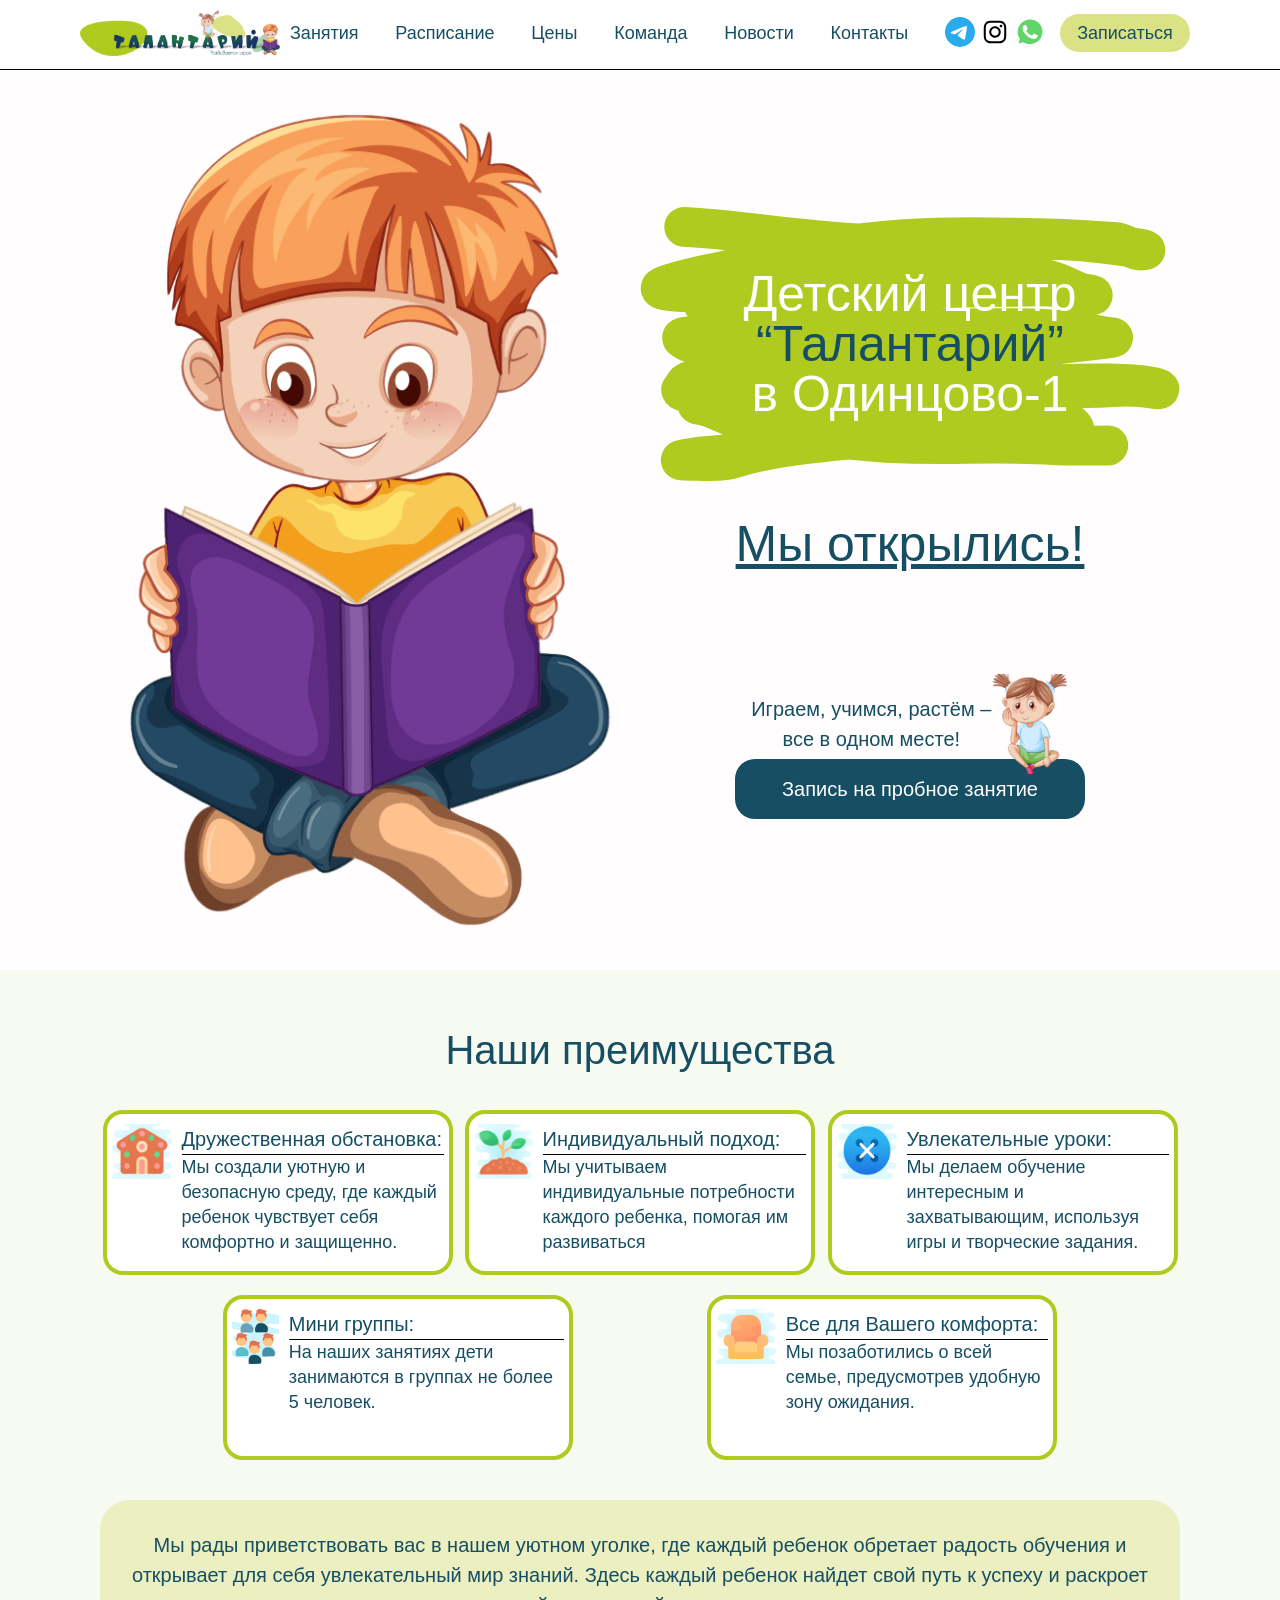
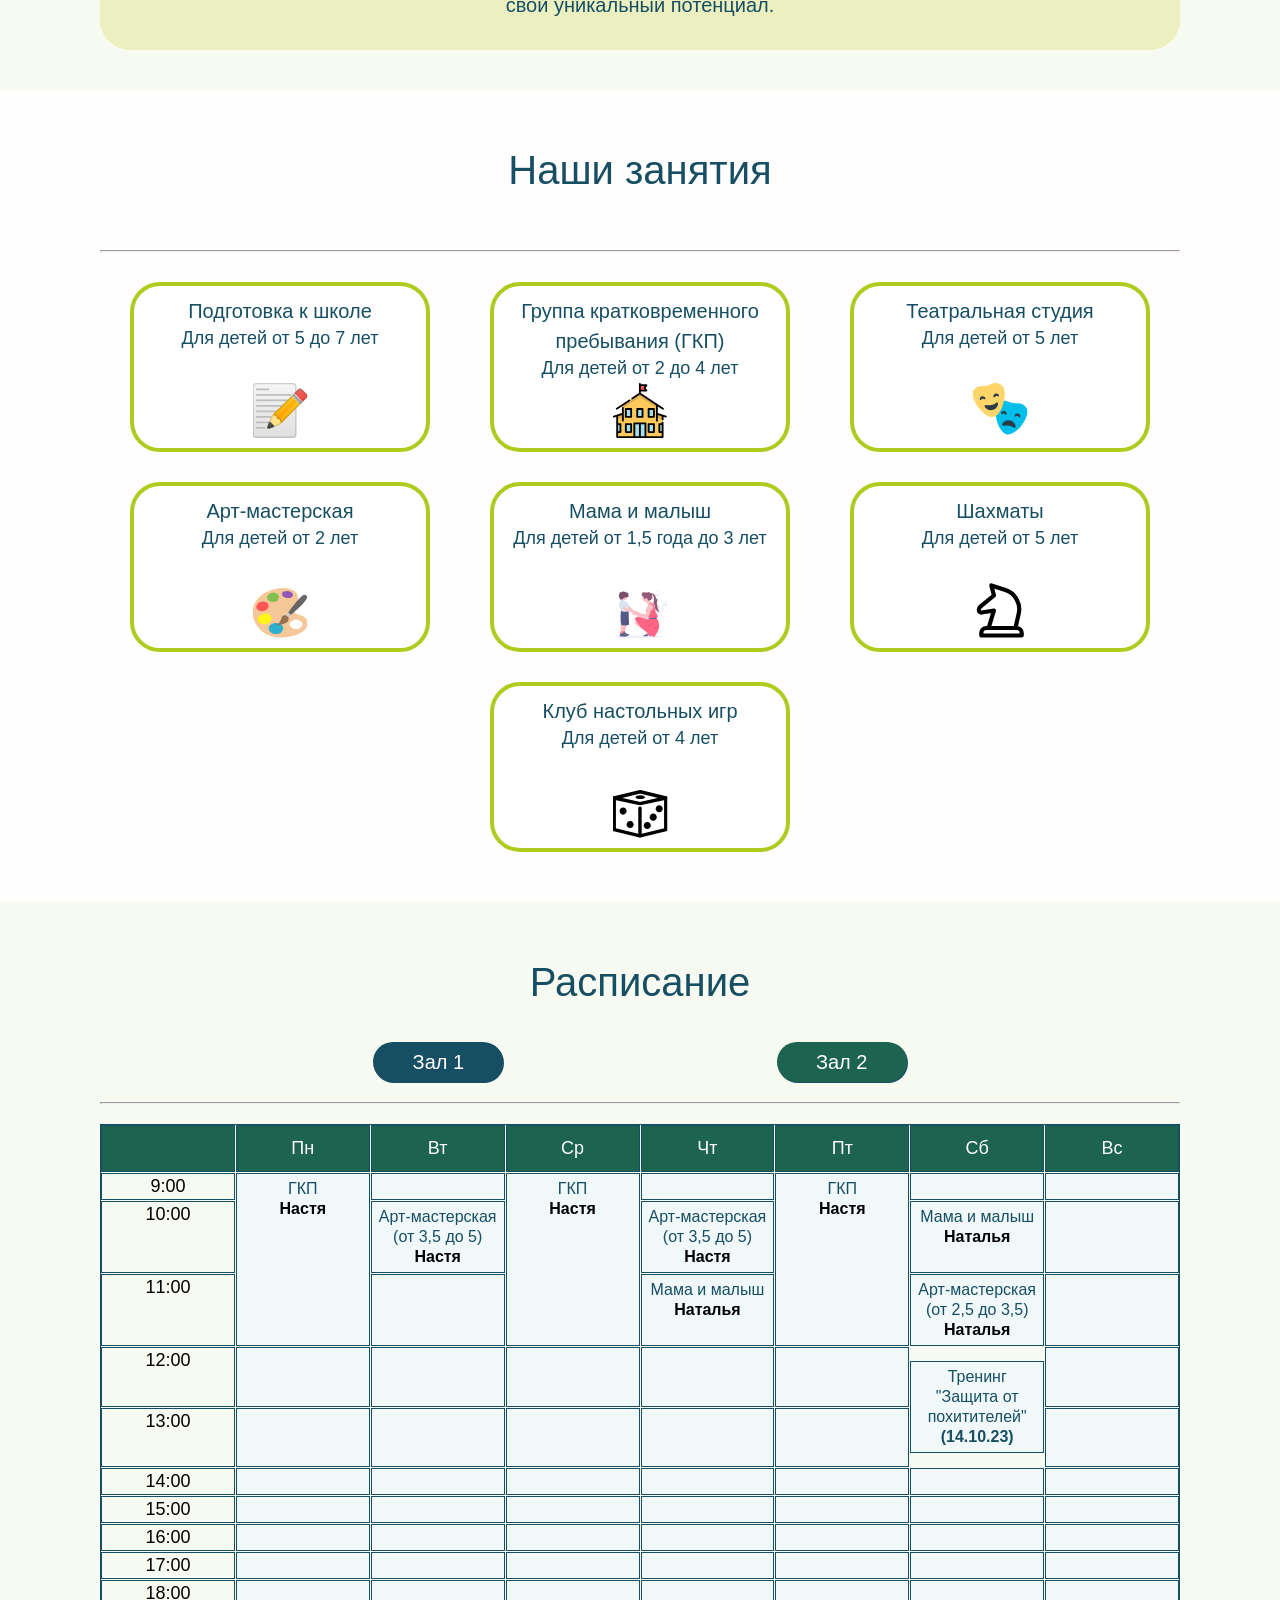
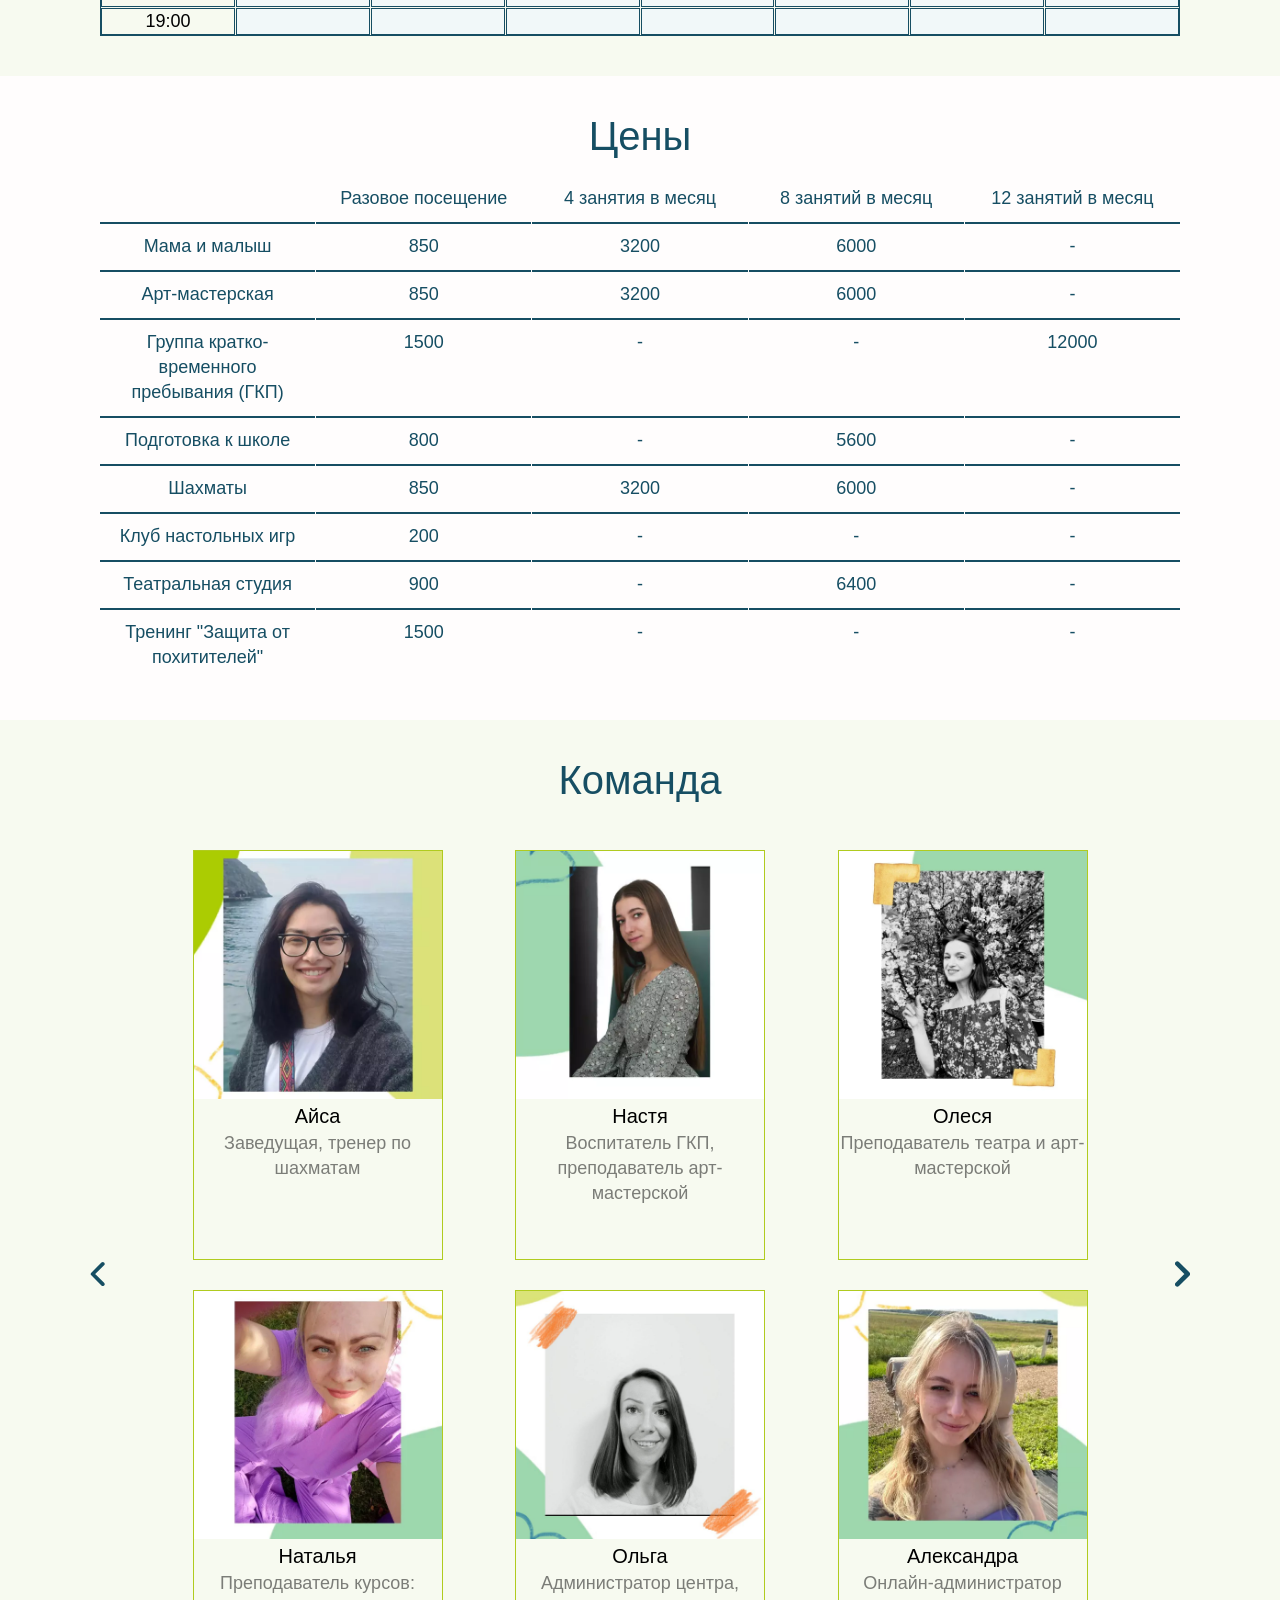
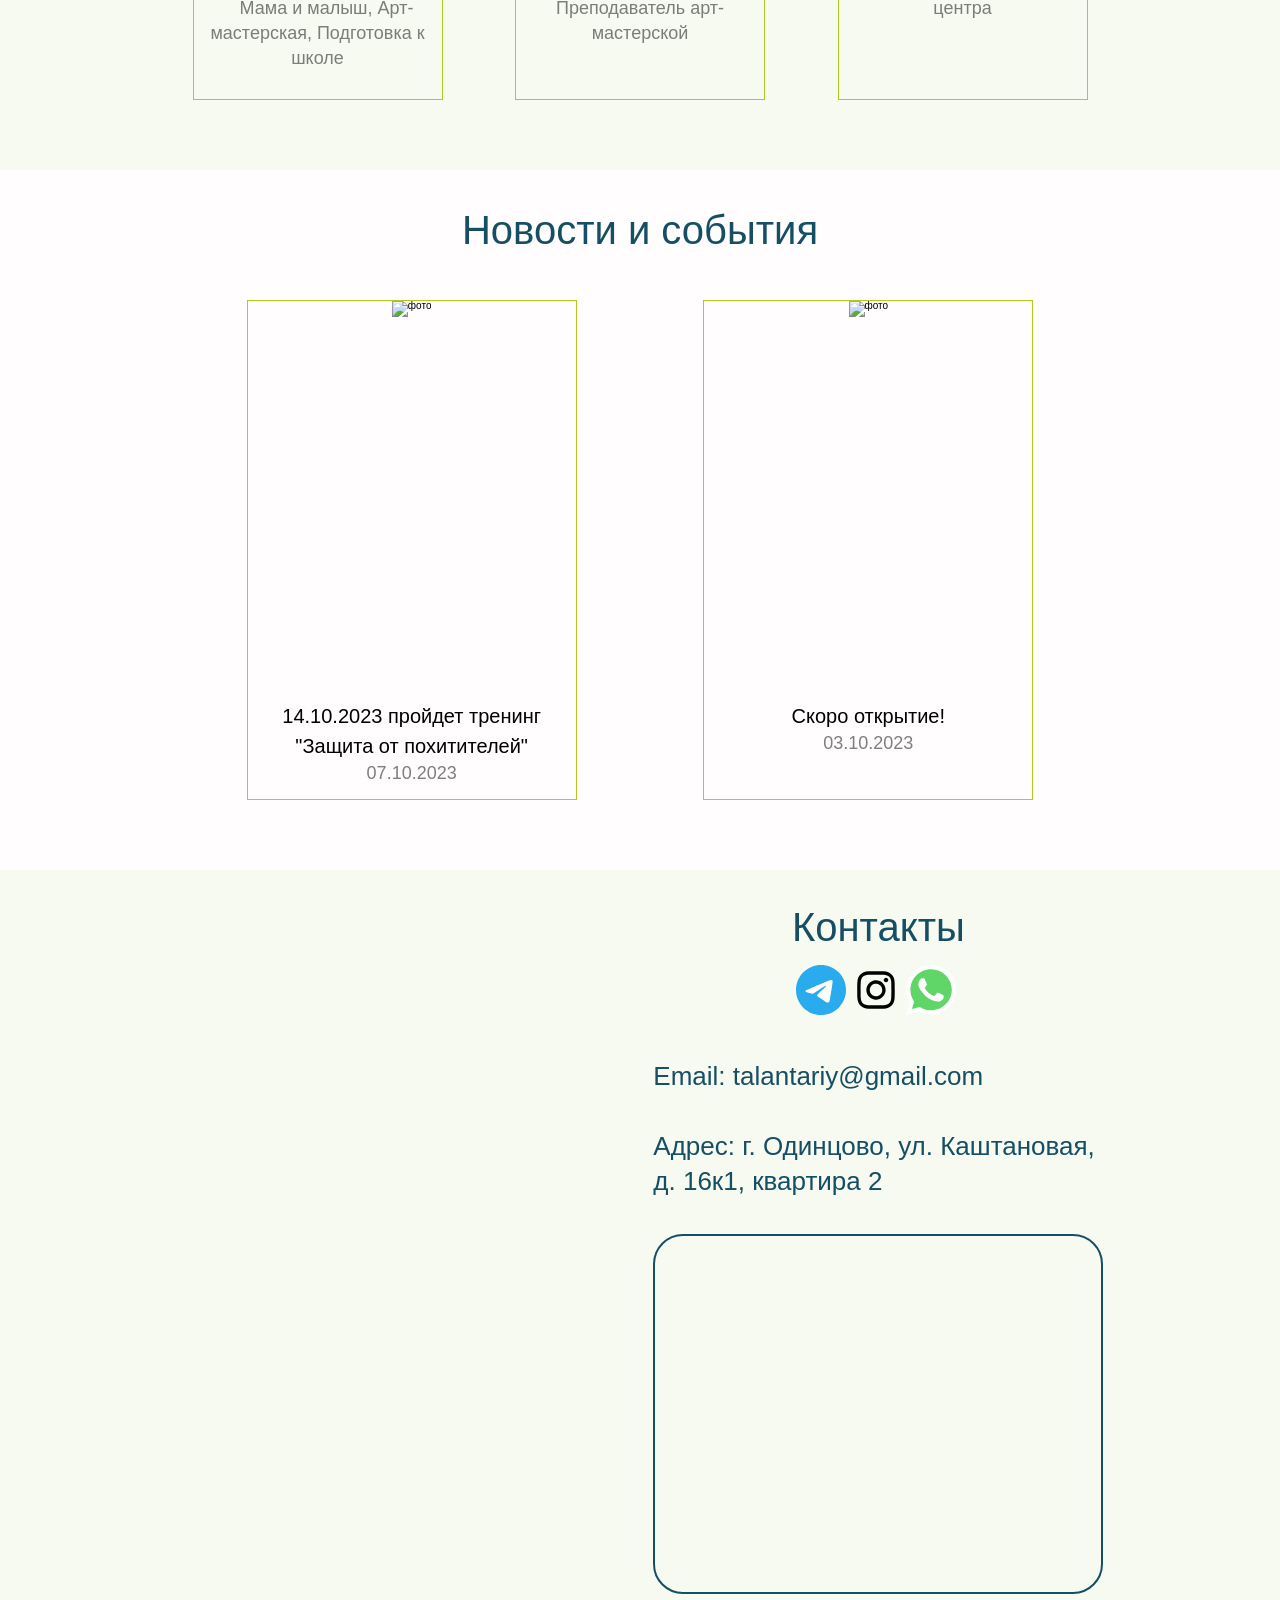
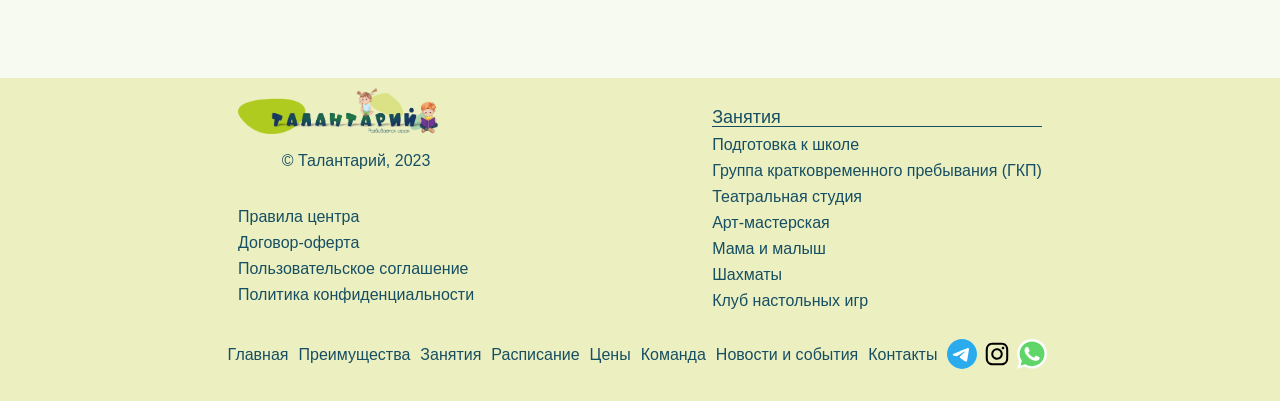
==== commit 3fa8bdcb: "My final version" ====
--- a/index.html
+++ b/index.html
@@ -3,7 +3,7 @@
 <head>
     <meta charset="UTF-8">
     <meta name="viewport" content="width=device-width, initial-scale=1.0">
-    <link rel="stylesheet" href="css/style.css">
+    <link rel="stylesheet" href="css/style.css?v=125129">
     <link rel="image_src" href="img/logo_green-min.webp">
     <link rel="icon" type="image/jpeg" href="favicon/favicon_talantariy_green.png">
     <!-- <link rel="icon" type="image/jpeg" sizes="96x96" href="/favicon/favicon_talantariy_green_96.png">
@@ -19,7 +19,7 @@
     <meta property="og:url" content="https://talantariy.ru/">
     <meta property="og:image" content="https://talantariy.ru/img/logo_talantariy_green.jpg">
     <meta property="og:site_name" content="Талантарий — Развиваемся Играя">
-    
+
     <meta itemprop="name" content="Талантарий — Развиваемся Играя">
     <meta itemprop="description" content="Детцкий центр “Талантарий” в Одинцово-1. Играем, учимся, растём - всё в одном месте!">
     <meta itemprop="image" content="https://talantariy.ru/img/logo_talantariy_green.jpg">
@@ -42,10 +42,8 @@
             <nav class="header__topbar topbar">
                 <ul class="topbar__menu">
                 </ul>
-                
-                <div class="header__btn header__btn_white btn changeThema">
-                    <a class="btn__link" href="/#our-contacts">Записаться</a>
-                </div>
+
+                <a class="header__btn header__btn_white btn changeThema" href="/#entry-form">Записаться</a>
             </nav>
             <!-- <div class="thema">
                 <img class="thema__img" src="icons/setting.png" alt="Настройки">
@@ -66,15 +64,8 @@
             </div>
         </div>
     </div>
-    
-    <div class="popup-person__wrapper hidden">
-        <div class="popup-person">
-            <img src="img/Aisa.webp" alt="фото сотрудника" class="popup-person__photo">
-            <p class="popup-person__name">Айса</p>
-            <p class="popup-person__role">Заведущая, тренер по шахматам</p>
-            <p class="popup-person__text">Профессионально занималась шахматами с раннего детства и до первых курсов университета. За это время выполнила норму КМС по шахматам, стала серебряным призером чемпионата мира по шахматам среди школьников до 17, чемпионкой России до 16, бронзовым призером финала Москвы среди женщин по блицу, бронзовым призером чемпионата Калмыкии среди мужчин, чемпионкой ЮФО среди юношей до 18.<br>После окончания шахматной карьеры вела занятия по шахматам в частном детском центре для дошкольников и младших школьников.</p>
-            <button class="popup-person__close">&#10006;</button>
-        </div>
+
+    <div class="popup__wrapper hidden">
     </div>
 
     <div class="main">
@@ -84,15 +75,13 @@
                     <ul class="dropmenu__menu">
                     </ul>
                     <h3 class="dropmenu__title">
-                        Адрес: г. Одинцово, ул. Каштановая, д. 16к1, квартира 2 
+                        Адрес: г. Одинцово, ул. Каштановая, д. 16к1, квартира 2
                         <br>
                         <br>
-                        Телефон: +7 (ХХХ) ХХХ-ХХ-ХХ Email: talantariy@gmail.com
+                        <a class="dropmenu__email" href="mailto:talantariy@gmail.com">Email: talantariy@gmail.com</a>
                         <br>
                     </h3>
-                    <div class="header__btn header__btn_white dropmenu__btn btn changeThema">
-                        <a class="btn__link" href="/#our-contacts">Записаться</a>
-                    </div>
+                    <a class="header__btn header__btn_white btn changeThema" href="/#entry-form">Записаться</a>
                 </div>
             </div>
         </div>
@@ -108,7 +97,8 @@
                         <h1 class="h1-title h1-title_white changeThema section-head__title">
                             Детский центр<br>
                             <span class="h1-span h1-span_white h1-title changeThema">“Талантарий”</span><br>
-                            в Одинцово 1
+                            в Одинцово-1<br>
+                            <span class="h1-span h1-span_white h1-title changeThema october9" style="text-decoration: underline;">Мы открылись!</span>
                         </h1>
                     </div>
                     <div class="section-head__wrapper">
@@ -116,9 +106,7 @@
                             <p class="card-title">Играем, учимся, растём –<br>все в одном месте!</p>
                             <img class="section-head__btn-icon" src="img/girl-small-min.webp" alt="девочка">
                         </div>
-                        <div class="btn section-head__btn">
-                            <a class="section-head__link" href="/#our-contacts">Запись на пробное занятие</a>
-                        </div>
+                        <a class="btn section-head__btn" href="/#entry-form">Запись на пробное занятие</a>
                     </div>
                 </div>
             </section>
@@ -160,7 +148,7 @@
                     <img src="icons/icon_5.png" alt="иконка" class="desriptionCard__icon">
                     <div class="desriptionCard__descr">
                         <h3 class="card-title desriptionCard__title">Все для Вашего комфорта:</h3>
-                        <p class="card-text">Мы позаботились о всей семье предусмотрев удобную зону ожидания.</p>
+                        <p class="card-text">Мы позаботились о всей семье, предусмотрев удобную зону ожидания.</p>
                     </div>
                 </div>
 
@@ -200,7 +188,7 @@
                     <input type="radio" class="hidden" name="category" id="category_pupils"> -->
                 </div>
                 <hr>
-                
+
                 <div class="subjects">
                 </div>
             </section>
@@ -309,7 +297,7 @@
             <section class="section-news section-container news">
             </section>
         </div>
-        
+
         <div class="section-odd section-odd_white changeThema">
             <section class="section-photos section-container photos">
             </section>
@@ -317,40 +305,41 @@
 
         <div class="section-even section-even_white changeThema our-contacts">
             <section class="section-contacts section-container">
-                <div class="marker" id="our-contacts"></div>
-                <h2 class="section-title">Контакты</h2>
                 <div class="contacts">
                     <div class="contacts__feedback">
-                        <h3 class="contacts-title">Написать нам</h3>
-                        <form class="contacts__feedback-form">
-                            <input type="text" class="contacts__feedback-input contacts__feedback-input_white changeThema" required placeholder="Ваше имя">
-                            <input type="tel" id="phone" name="phone" pattern="(+7)+8+(+[0-9]{3})+-+ +[0-9]{3}-+ +[0-9]{4}" required class="contacts__feedback-input contacts__feedback-input_white changeThema" placeholder="+7 XXX XXX-XX-XX"/>
+                        <div class="marker" id="entry-form"></div>
+                        <div id="SiteWidgetMoyklass87866"></div>
+                        <!--h3 class="contacts-title">Записаться</h3-->
+                        <!--form class="contacts__feedback-form" action="https://talantariy.ru/public/v1/support/email" method="post">
+                            <input type="text" name="name" class="contacts__feedback-input contacts__feedback-input_white changeThema" required placeholder="Ваше имя">
+                            <input type="tel" id="phone" name="phone" pattern="(\+7)?8?\(?[0-9]{3}\)?-? ?[0-9]{3}-? ?[0-9]{2}-? ?[0-9]{2}" required class="contacts__feedback-input contacts__feedback-input_white changeThema" placeholder="+7 XXX XXX-XX-XX"/>
                             <textarea name="feedback-text" id="" cols="20" rows="6" class="contacts__feedback-input contacts__feedback-input_white changeThema" placeholder="Ваш вопрос" required></textarea>
                             <button type="submit" class="contacts__feedback-btn contacts__feedback-btn_white changeThema btn">Отправить</button>
-                            
+                        </form-->
+                    </div>
+                    <div>
+                        <div class="marker" id="our-contacts"></div>
+                        <h2 class="section-title">Контакты</h2>
+                        <div class="contacts__adresse">
                             <div class="messengers">
-                                <a href="https://t.me/TalantariyBot" target="_blank"><img src="icons/icon_telegram.svg" alt="телеграмм" class="messengers__icon_big"></a>
-                                <img src="icons/icon_instagram.svg" alt="инстраграмм" class="messengers__icon_big">
+                                <a href="https://t.me/Talantariy" target="_blank"><img src="icons/icon_telegram.svg" alt="телеграмм" class="messengers__icon_big"></a>
+                                <a href="https://instagram.com/talantariy?igshid=NTc4MTIwNjQ2YQ==" target="_blank"><img src="icons/icon_instagram.svg" alt="инстраграмм" class="messengers__icon_big"></a>
                                 <a href="https://wa.me/message/WKKLULS6YKXGJ1" target="_blank"><img src="icons/icon_whatsapp.svg" alt="whatsapp" class="messengers__icon_big"></a>
                             </div>
-                        </form>
-                    </div>
-
-                    <div class="contacts__adresse">
-                        <h3 class="contacts-title">
-                            Адрес: г. Одинцово, ул. Каштановая, д. 16к1, квартира 2 
                             <br>
-                            <br>
-                            Телефон: +7 (ХХХ) ХХХ-ХХ-ХХ Email: talantariy@gmail.com
-                            <br>
-                        </h3>
+                            <a class="contacts__email" href="mailto:talantariy@gmail.com">Email: talantariy@gmail.com</a>
+                            <br><br>
+                            Адрес: г. Одинцово, ул. Каштановая, д. 16к1, квартира 2
+                            <br><br>
+                        </div>
                         <iframe src="https://yandex.ru/map-widget/v1/?um=constructor%3A99c9b82b74f89cc56c7acd6825b37be43e69bfed95af71b20406d07a6309d892&amp;source=constructor" frameborder="0" class="contacts__map"></iframe>
+                        <br><br>
                     </div>
                 </div>
             </section>
         </div>
     </div>
-    
+
 
     <footer class="footer footer_white changeThema">
         <div class="footer__block">
@@ -370,6 +359,26 @@
         </ul>
     </footer>
 
-    <script type="module" src="js/main_v0.2.3.js"></script>
+    <script type="module" src="js/main.js?v=2310031852"></script>
+    <script src="https://app.moyklass.com/api/site/widget/?id=01rdEwFmklUmm9U9Rh2VfpzsunpuWUcHfa1e" type="text/javascript" charset="UTF-8"></script>
+
+<!-- Yandex.Metrika counter -->
+<script type="text/javascript" >
+   (function(m,e,t,r,i,k,a){m[i]=m[i]||function(){(m[i].a=m[i].a||[]).push(arguments)};
+   m[i].l=1*new Date();
+   for (var j = 0; j < document.scripts.length; j++) {if (document.scripts[j].src === r) { return; }}
+   k=e.createElement(t),a=e.getElementsByTagName(t)[0],k.async=1,k.src=r,a.parentNode.insertBefore(k,a)})
+   (window, document, "script", "https://mc.yandex.ru/metrika/tag.js", "ym");
+
+   ym(94743980, "init", {
+        clickmap:true,
+        trackLinks:true,
+        accurateTrackBounce:true,
+        webvisor:true
+   });
+</script>
+<noscript><div><img src="https://mc.yandex.ru/watch/94743980" style="position:absolute; left:-9999px;" alt="" /></div></noscript>
+<!-- /Yandex.Metrika counter -->
+
 </body>
-</html>+</html>
--- a/css/style.css
+++ b/css/style.css
@@ -420,6 +420,9 @@
   }
 }
 .btn {
+  text-decoration: none;
+  color: #164E63;
+  font-size: 2rem;
   display: flex;
   align-items: center;
   justify-content: center;
@@ -604,6 +607,9 @@
 }
 .personCard_empty {
   opacity: 0;
+  width: 25rem;
+  height: 41rem;
+  border: 1px solid #B0CB1F;
 }
 .personCard:hover {
   transform: scale(1.1);
@@ -615,6 +621,8 @@
   flex-direction: column;
   width: 33rem;
   height: 50rem;
+  border: 1px solid #B0CB1F;
+  transition: all 0.5s ease-in-out;
 }
 @media only screen and (max-width: 900px) {
   .newsCard {
@@ -630,17 +638,16 @@
 }
 .newsCard__photo {
   width: 100%;
-  height: 42rem;
-  background: darkgrey;
+  height: 40rem;
 }
 @media only screen and (max-width: 900px) {
   .newsCard__photo {
-    height: 38rem;
+    height: 36rem;
   }
 }
 @media only screen and (max-width: 475px) {
   .newsCard__photo {
-    height: 32rem;
+    height: 30rem;
   }
 }
 .newsCard__img {
@@ -654,7 +661,14 @@
   color: rgba(0, 0, 0, 0.5);
 }
 .newsCard_empty {
+  width: 33rem;
+  height: 50rem;
+  border: 1px solid #B0CB1F;
   opacity: 0;
+}
+.newsCard:hover {
+  transform: scale(1.1);
+  cursor: pointer;
 }
 
 .photoCard {
@@ -668,6 +682,8 @@
   max-height: 100%;
 }
 .photoCard_empty {
+  width: 45rem;
+  height: 30rem;
   opacity: 0;
 }
 
@@ -766,10 +782,17 @@
   gap: 1px;
   border: 1px #164E63 solid;
   grid-template-columns: minmax(5rem, 1fr) repeat(7, minmax(min-content, 1fr));
-  grid-template-areas: "start day day day day day day day" "time D1-9 D2-9 D3-9 D4-9 D5-9 D6-9 D7-9" "time D1-10 D2-10 D3-10 D4-10 D5-10 D6-10 D7-10" "time D1-11 D2-11 D3-11 D4-11 D5-11 D6-11 D7-11" "time D1-12 D2-12 D3-12 D4-12 D5-12 D6-12 D7-12" "time D1-13 D2-13 D3-13 D4-13 D5-13 D6-13 D7-13" "time D1-14 D2-14 D3-14 D4-14 D5-14 D6-14 D7-14" "time D1-15 D2-15 D3-15 D4-15 D5-15 D6-15 D7-15" "time D1-16 D2-16 D3-16 D4-16 D5-16 D6-16 D7-16" "time D1-17 D2-17 D3-17 D4-17 D5-17 D6-17 D7-17" "time D1-18 D2-18 D3-18 D4-18 D5-18 D6-18 D7-18" "time D1-19 D2-19 D3-19 D4-19 D5-19 D6-19 D7-19";
+  grid-template-areas: "start day day day day day day day" "time D1-9 D2-9 D3-9 D4-9 D5-9 D6-9 D7-9" "time D1-9_30 D2-9_30 D3-9_30 D4-9_30 D5-9_30 D6-9_30 D7-9_30" "time D1-10 D2-10 D3-10 D4-10 D5-10 D6-10 D7-10" "time D1-10_30 D2-10_30 D3-10_30 D4-10_30 D5-10_30 D6-10_30 D7-10_30" "time D1-11 D2-11 D3-11 D4-11 D5-11 D6-11 D7-11" "time D1-11_30 D2-11_30 D3-11_30 D4-11_30 D5-11_30 D6-11_30 D7-11_30" "time D1-12 D2-12 D3-12 D4-12 D5-12 D6-12 D7-12" "time D1-12_30 D2-12_30 D3-12_30 D4-12_30 D5-12_30 D6-12_30 D7-12_30" "time D1-13 D2-13 D3-13 D4-13 D5-13 D6-13 D7-13" "time D1-13_30 D2-13_30 D3-13_30 D4-13_30 D5-13_30 D6-13_30 D7-13_30" "time D1-14 D2-14 D3-14 D4-14 D5-14 D6-14 D7-14" "time D1-14_30 D2-14_30 D3-14_30 D4-14_30 D5-14_30 D6-14_30 D7-14_30" "time D1-15 D2-15 D3-15 D4-15 D5-15 D6-15 D7-15" "time D1-15_30 D2-15_30 D3-15_30 D4-15_30 D5-15_30 D6-15_30 D7-15_30" "time D1-16 D2-16 D3-16 D4-16 D5-16 D6-16 D7-16" "time D1-16_30 D2-16_30 D3-16_30 D4-16_30 D5-16_30 D6-16_30 D7-16_30" "time D1-17 D2-17 D3-17 D4-17 D5-17 D6-17 D7-17" "time D1-17_30 D2-17_30 D3-17_30 D4-17_30 D5-17_30 D6-17_30 D7-17_30" "time D1-18 D2-18 D3-18 D4-18 D5-18 D6-18 D7-18" "time D1-18_30 D2-18_30 D3-18_30 D4-18_30 D5-18_30 D6-18_30 D7-18_30" "time D1-19 D2-19 D3-19 D4-19 D5-19 D6-19 D7-19" "time D1-19_30 D2-19_30 D3-19_30 D4-19_30 D5-19_30 D6-19_30 D7-19_30";
+}
+.schedule__teacher {
+  font-weight: bold;
+}
+.schedule__teacher:hover {
+  color: darkblue;
+  cursor: pointer;
 }
 .schedule__header-item {
-  grid-row: day/span 1;
+  grid-area: day/span 1;
   border: 1px solid #164E63;
   padding: 1rem;
 }
@@ -794,8 +817,12 @@
   text-decoration: none;
   color: #164E63;
 }
+.schedule__item a:hover {
+  color: darkblue;
+}
 .schedule__time {
   grid-column: time/span 1;
+  grid-row: span 2;
   border: 1px solid #164E63;
 }
 .schedule__time_blue {
@@ -808,235 +835,235 @@
   background-color: #F7FAF0;
 }
 .schedule__item-D1-9 {
-  grid-row: D1-9/span 3;
+  grid-area: D1-9/D1-9/span 2;
 }
 .schedule__item-D1-10 {
-  grid-area: D1-10;
+  grid-area: D1-10/D1-10/span 2;
 }
 .schedule__item-D1-11 {
-  grid-area: D1-11;
+  grid-area: D1-11/D1-11/span 2;
 }
 .schedule__item-D1-12 {
-  grid-area: D1-12;
+  grid-area: D1-12/D1-12/span 2;
 }
 .schedule__item-D1-13 {
-  grid-area: D1-13;
+  grid-area: D1-13/D1-13/span 2;
 }
 .schedule__item-D1-14 {
-  grid-area: D1-14;
+  grid-area: D1-14/D1-14/span 2;
 }
 .schedule__item-D1-15 {
-  grid-area: D1-15;
+  grid-area: D1-15/D1-15/span 2;
 }
 .schedule__item-D1-16 {
-  grid-area: D1-16;
+  grid-area: D1-16/D1-16/span 2;
 }
 .schedule__item-D1-17 {
-  grid-area: D1-17;
+  grid-area: D1-17/D1-17/span 2;
 }
 .schedule__item-D1-18 {
-  grid-area: D1-18;
+  grid-area: D1-18/D1-18/span 2;
 }
 .schedule__item-D1-19 {
-  grid-area: D1-19;
+  grid-area: D1-19/D1-19/span 2;
 }
 .schedule__item-D2-9 {
-  grid-area: D2-9;
+  grid-area: D2-9/D2-9/span 2;
 }
 .schedule__item-D2-10 {
-  grid-area: D2-10;
+  grid-area: D2-10/D2-10/span 2;
 }
 .schedule__item-D2-11 {
-  grid-area: D2-11;
+  grid-area: D2-11/D2-11/span 2;
 }
 .schedule__item-D2-12 {
-  grid-area: D2-12;
+  grid-area: D2-12/D2-12/span 2;
 }
 .schedule__item-D2-13 {
-  grid-area: D2-13;
+  grid-area: D2-13/D2-13/span 2;
 }
 .schedule__item-D2-14 {
-  grid-area: D2-14;
+  grid-area: D2-14/D2-14/span 2;
 }
 .schedule__item-D2-15 {
-  grid-area: D2-15;
+  grid-area: D2-15/D2-15/span 2;
 }
 .schedule__item-D2-16 {
-  grid-area: D2-16;
+  grid-area: D2-16/D2-16/span 2;
 }
 .schedule__item-D2-17 {
-  grid-area: D2-17;
+  grid-area: D2-17/D2-17/span 2;
 }
 .schedule__item-D2-18 {
-  grid-area: D2-18;
+  grid-area: D2-18/D2-18/span 2;
 }
 .schedule__item-D2-19 {
-  grid-area: D2-19;
+  grid-area: D2-19/D2-19/span 2;
 }
 .schedule__item-D3-9 {
-  grid-area: D3-9;
+  grid-area: D3-9/D3-9/span 2;
 }
 .schedule__item-D3-10 {
-  grid-area: D3-10;
+  grid-area: D3-10/D3-10/span 2;
 }
 .schedule__item-D3-11 {
-  grid-area: D3-11;
+  grid-area: D3-11/D3-11/span 2;
 }
 .schedule__item-D3-12 {
-  grid-area: D3-12;
+  grid-area: D3-12/D3-12/span 2;
 }
 .schedule__item-D3-13 {
-  grid-area: D3-13;
+  grid-area: D3-13/D3-13/span 2;
 }
 .schedule__item-D3-14 {
-  grid-area: D3-14;
+  grid-area: D3-14/D3-14/span 2;
 }
 .schedule__item-D3-15 {
-  grid-area: D3-15;
+  grid-area: D3-15/D3-15/span 2;
 }
 .schedule__item-D3-16 {
-  grid-area: D3-16;
+  grid-area: D3-16/D3-16/span 2;
 }
 .schedule__item-D3-17 {
-  grid-area: D3-17;
+  grid-area: D3-17/D3-17/span 2;
 }
 .schedule__item-D3-18 {
-  grid-area: D3-18;
+  grid-area: D3-18/D3-18/span 2;
 }
 .schedule__item-D3-19 {
-  grid-area: D3-19;
+  grid-area: D3-19/D3-19/span 2;
 }
 .schedule__item-D4-9 {
-  grid-area: D4-9;
+  grid-area: D4-9/D4-9/span 2;
 }
 .schedule__item-D4-10 {
-  grid-area: D4-10;
+  grid-area: D4-10/D4-10/span 2;
 }
 .schedule__item-D4-11 {
-  grid-area: D4-11;
+  grid-area: D4-11/D4-11/span 2;
 }
 .schedule__item-D4-12 {
-  grid-area: D4-12;
+  grid-area: D4-12/D4-12/span 2;
 }
 .schedule__item-D4-13 {
-  grid-area: D4-13;
+  grid-area: D4-13/D4-13/span 2;
 }
 .schedule__item-D4-14 {
-  grid-area: D4-14;
+  grid-area: D4-14/D4-14/span 2;
 }
 .schedule__item-D4-15 {
-  grid-area: D4-15;
+  grid-area: D4-15/D4-15/span 2;
 }
 .schedule__item-D4-16 {
-  grid-area: D4-16;
+  grid-area: D4-16/D4-16/span 2;
 }
 .schedule__item-D4-17 {
-  grid-area: D4-17;
+  grid-area: D4-17/D4-17/span 2;
 }
 .schedule__item-D4-18 {
-  grid-area: D4-18;
+  grid-area: D4-18/D4-18/span 2;
 }
 .schedule__item-D4-19 {
-  grid-area: D4-19;
+  grid-area: D4-19/D4-19/span 2;
 }
 .schedule__item-D5-9 {
-  grid-area: D5-9;
+  grid-area: D5-9/D5-9/span 2;
 }
 .schedule__item-D5-10 {
-  grid-area: D5-10;
+  grid-area: D5-10/D5-10/span 2;
 }
 .schedule__item-D5-11 {
-  grid-area: D5-11;
+  grid-area: D5-11/D5-11/span 2;
 }
 .schedule__item-D5-12 {
-  grid-area: D5-12;
+  grid-area: D5-12/D5-12/span 2;
 }
 .schedule__item-D5-13 {
-  grid-area: D5-13;
+  grid-area: D5-13/D5-13/span 2;
 }
 .schedule__item-D5-14 {
-  grid-area: D5-14;
+  grid-area: D5-14/D5-14/span 2;
 }
 .schedule__item-D5-15 {
-  grid-area: D5-15;
+  grid-area: D5-15/D5-15/span 2;
 }
 .schedule__item-D5-16 {
-  grid-area: D5-16;
+  grid-area: D5-16/D5-16/span 2;
 }
 .schedule__item-D5-17 {
-  grid-area: D5-17;
+  grid-area: D5-17/D5-17/span 2;
 }
 .schedule__item-D5-18 {
-  grid-area: D5-18;
+  grid-area: D5-18/D5-18/span 2;
 }
 .schedule__item-D5-19 {
-  grid-area: D5-19;
+  grid-area: D5-19/D5-19/span 2;
 }
 .schedule__item-D6-9 {
-  grid-area: D6-9;
+  grid-area: D6-9/D6-9/span 2;
 }
 .schedule__item-D6-10 {
-  grid-area: D6-10;
+  grid-area: D6-10/D6-10/span 2;
 }
 .schedule__item-D6-11 {
-  grid-area: D6-11;
+  grid-area: D6-11/D6-11/span 2;
 }
 .schedule__item-D6-12 {
-  grid-area: D6-12;
+  grid-area: D6-12/D6-12/span 2;
 }
 .schedule__item-D6-13 {
-  grid-area: D6-13;
+  grid-area: D6-13/D6-13/span 2;
 }
 .schedule__item-D6-14 {
-  grid-area: D6-14;
+  grid-area: D6-14/D6-14/span 2;
 }
 .schedule__item-D6-15 {
-  grid-area: D6-15;
+  grid-area: D6-15/D6-15/span 2;
 }
 .schedule__item-D6-16 {
-  grid-area: D6-16;
+  grid-area: D6-16/D6-16/span 2;
 }
 .schedule__item-D6-17 {
-  grid-area: D6-17;
+  grid-area: D6-17/D6-17/span 2;
 }
 .schedule__item-D6-18 {
-  grid-area: D6-18;
+  grid-area: D6-18/D6-18/span 2;
 }
 .schedule__item-D6-19 {
-  grid-area: D6-19;
+  grid-area: D6-19/D6-19/span 2;
 }
 .schedule__item-D7-9 {
-  grid-area: D7-9;
+  grid-area: D7-9/D7-9/span 2;
 }
 .schedule__item-D7-10 {
-  grid-area: D7-10;
+  grid-area: D7-10/D7-10/span 2;
 }
 .schedule__item-D7-11 {
-  grid-area: D7-11;
+  grid-area: D7-11/D7-11/span 2;
 }
 .schedule__item-D7-12 {
-  grid-area: D7-12;
+  grid-area: D7-12/D7-12/span 2;
 }
 .schedule__item-D7-13 {
-  grid-area: D7-13;
+  grid-area: D7-13/D7-13/span 2;
 }
 .schedule__item-D7-14 {
-  grid-area: D7-14;
+  grid-area: D7-14/D7-14/span 2;
 }
 .schedule__item-D7-15 {
-  grid-area: D7-15;
+  grid-area: D7-15/D7-15/span 2;
 }
 .schedule__item-D7-16 {
-  grid-area: D7-16;
+  grid-area: D7-16/D7-16/span 2;
 }
 .schedule__item-D7-17 {
-  grid-area: D7-17;
+  grid-area: D7-17/D7-17/span 2;
 }
 .schedule__item-D7-18 {
-  grid-area: D7-18;
+  grid-area: D7-18/D7-18/span 2;
 }
 .schedule__item-D7-19 {
-  grid-area: D7-19;
+  grid-area: D7-19/D7-19/span 2;
 }
 
 .slider {
@@ -1234,6 +1261,10 @@
   text-align: center;
   font-size: 2rem;
 }
+.dropmenu__email {
+  text-decoration: none;
+  color: #164E63;
+}
 
 .topbar {
   display: flex;
@@ -1303,7 +1334,23 @@
   line-height: 3.5rem;
 }
 .contacts__feedback {
-  width: 40rem;
+  min-width: 40rem;
+  max-width: 40rem;
+}
+@media only screen and (max-width: 900px) {
+  .contacts__feedback {
+    max-width: 50%;
+  }
+}
+@media only screen and (max-width: 600px) {
+  .contacts__feedback {
+    max-width: 80%;
+  }
+}
+@media only screen and (max-width: 475px) {
+  .contacts__feedback {
+    max-width: 90%;
+  }
 }
 .contacts__feedback-form {
   width: 100%;
@@ -1361,6 +1408,10 @@
   height: 36rem;
   border: 2px solid #164E63;
   border-radius: 3rem;
+}
+.contacts__email {
+  text-decoration: none;
+  color: #164E63;
 }
 
 .logo {
@@ -1535,7 +1586,7 @@
   color: #164E63;
 }
 
-.popup-person {
+.popup {
   position: relative;
   margin: 0 auto;
   width: 70%;
@@ -1547,10 +1598,9 @@
   background-color: #F7FAF0;
   overflow-y: scroll;
   padding: 2rem;
-  border-radius: 3rem 0 0 3rem;
-}
-.popup-person__wrapper {
-  padding: 10rem 0;
+}
+.popup__wrapper {
+  padding: 8rem 0;
   position: fixed;
   background-color: rgba(0, 0, 0, 0.5);
   top: 0;
@@ -1560,36 +1610,53 @@
   height: 100vh;
   z-index: 4;
 }
-.popup-person__close {
+.popup__close {
   position: absolute;
   top: 2rem;
   right: 2rem;
   background-color: rgba(255, 255, 255, 0);
   border: none;
   font-size: 3rem;
-}
-.popup-person__photo {
+  cursor: pointer;
+}
+.popup__photo {
   display: block;
   margin: 0 auto;
   width: 30rem;
-  height: 30rem;
+  height: auto;
   margin-bottom: 1rem;
 }
-.popup-person__name {
+.popup__name {
   font-size: 2rem;
   font-weight: bold;
   margin-bottom: 1rem;
 }
-.popup-person__role {
+.popup__role {
   font-size: 1.8rem;
   margin-bottom: 2rem;
 }
-.popup-person__text {
+.popup__text {
   text-align: justify;
   text-indent: 2rem;
   font-size: 1.8rem;
   line-height: 2.5rem;
   margin-bottom: 1rem;
+}
+
+.october9 {
+  position: absolute;
+  left: 0;
+  bottom: -150px;
+}
+@media only screen and (max-width: 900px) {
+  .october9 {
+    bottom: -50px;
+  }
+}
+@media only screen and (max-width: 475px) {
+  .october9 {
+    bottom: -30px;
+  }
 }
 
 .h1-title {
@@ -1740,6 +1807,8 @@
 .header__btn {
   flex-shrink: 0;
   flex-grow: 0;
+  align-self: center;
+  padding: 1rem;
 }
 .header__btn_blue {
   background-color: #D4E7EB;
@@ -2036,8 +2105,6 @@
   width: 35rem;
   padding: 2rem 1rem;
   background-color: #164E63;
-}
-.section-head__link {
   text-decoration: none;
   color: #FFFDFD;
   font-size: 2rem;
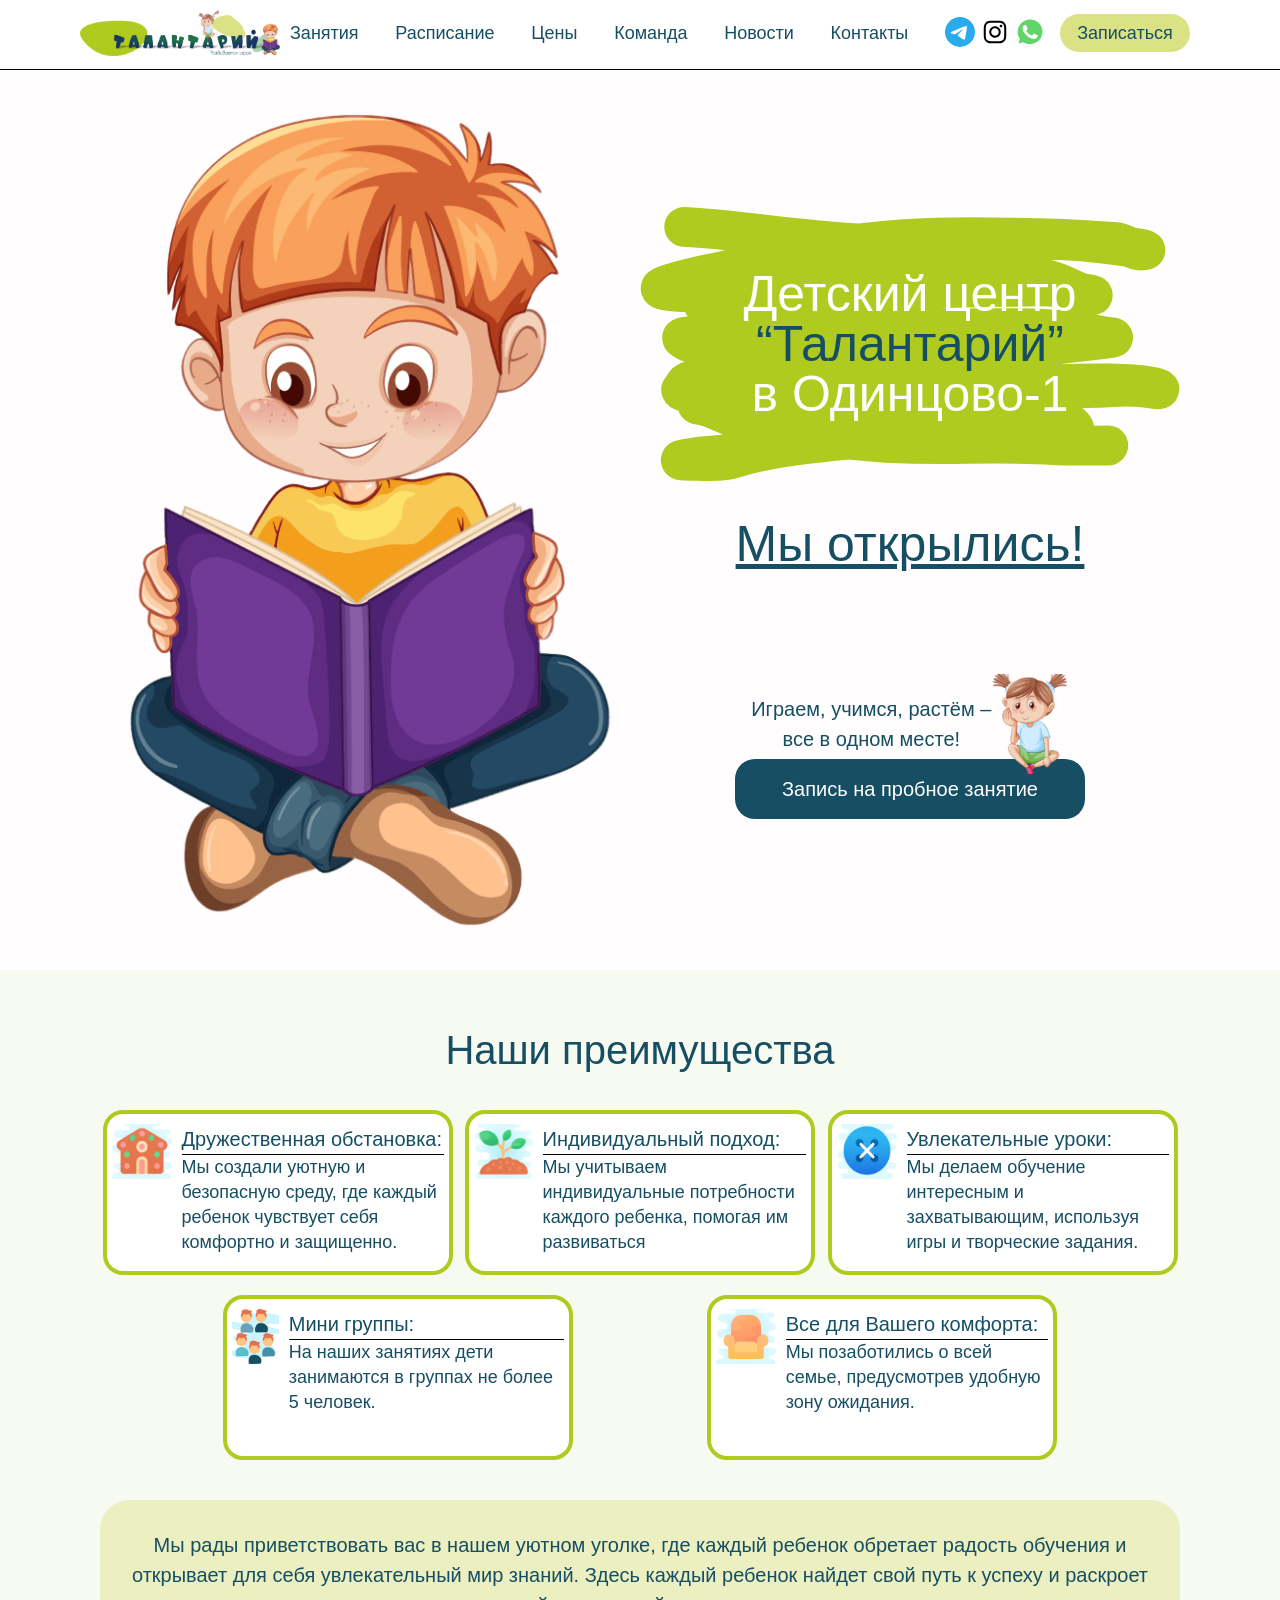
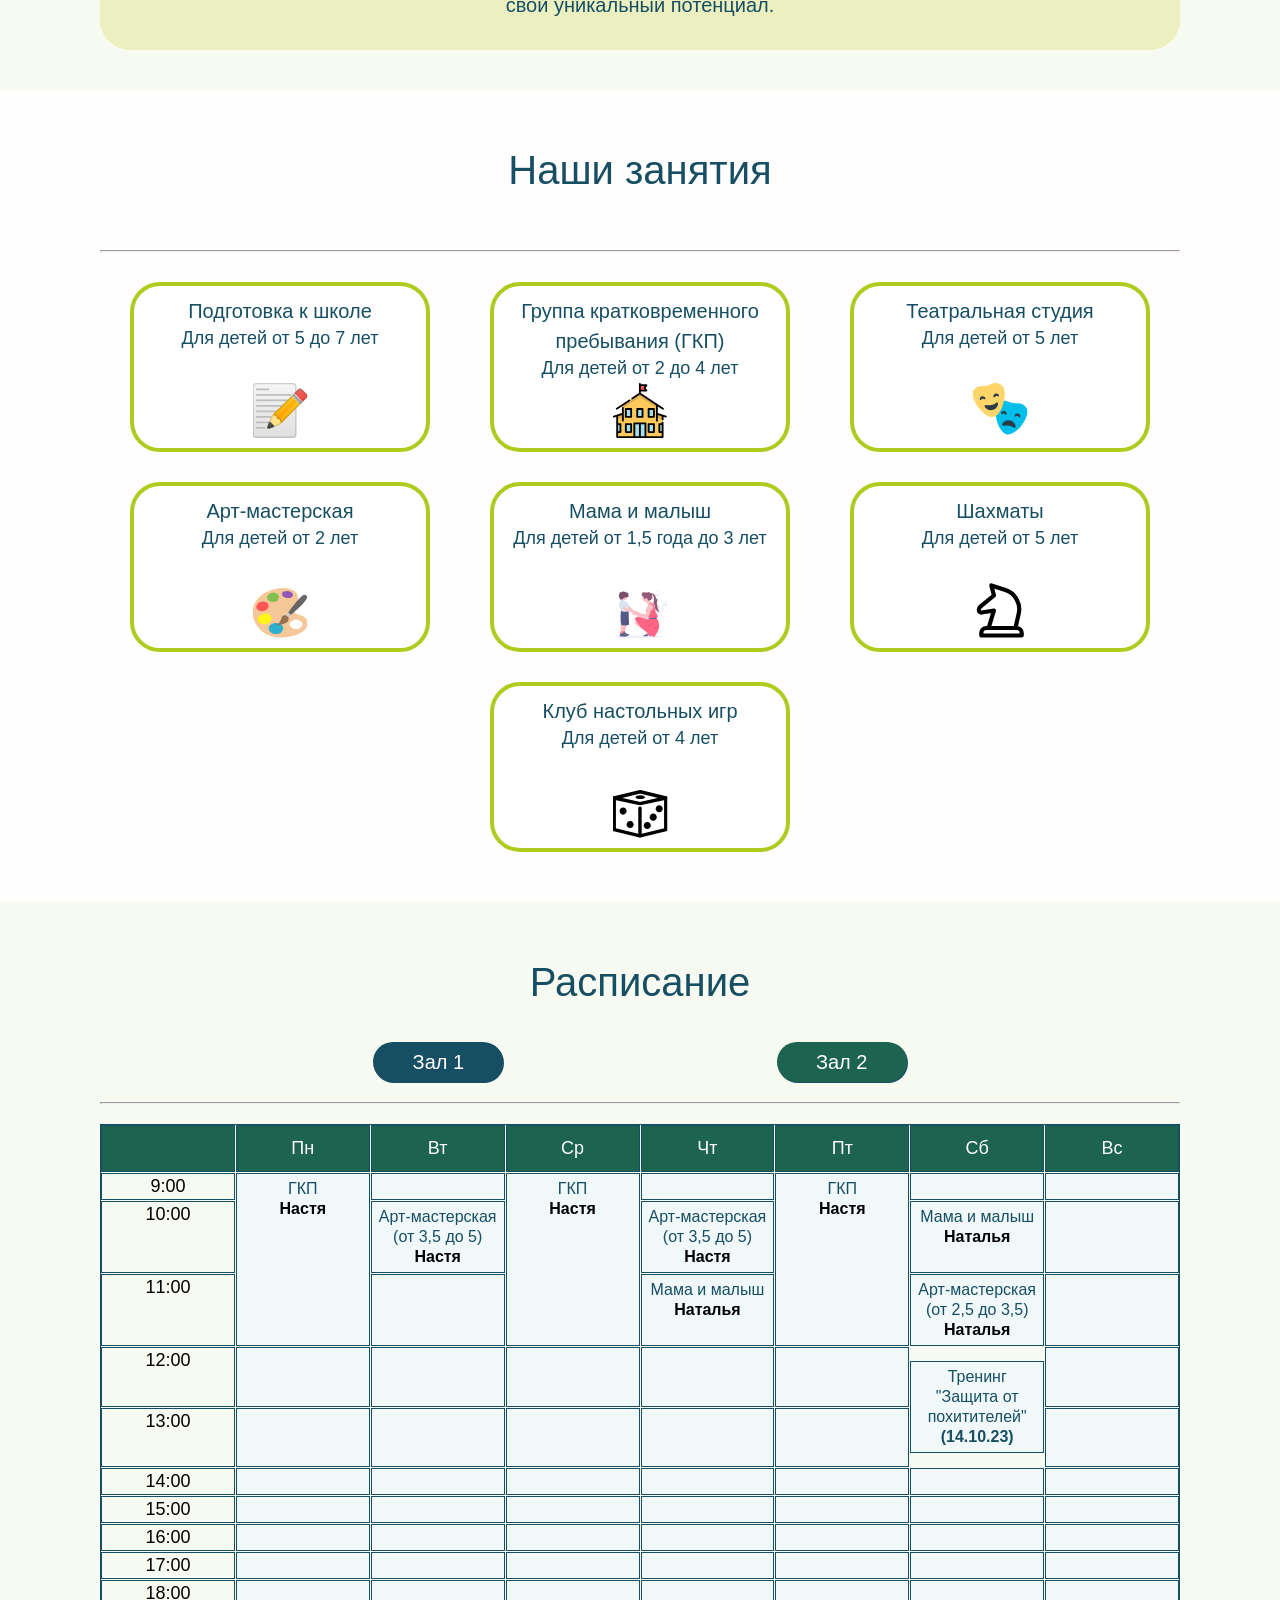
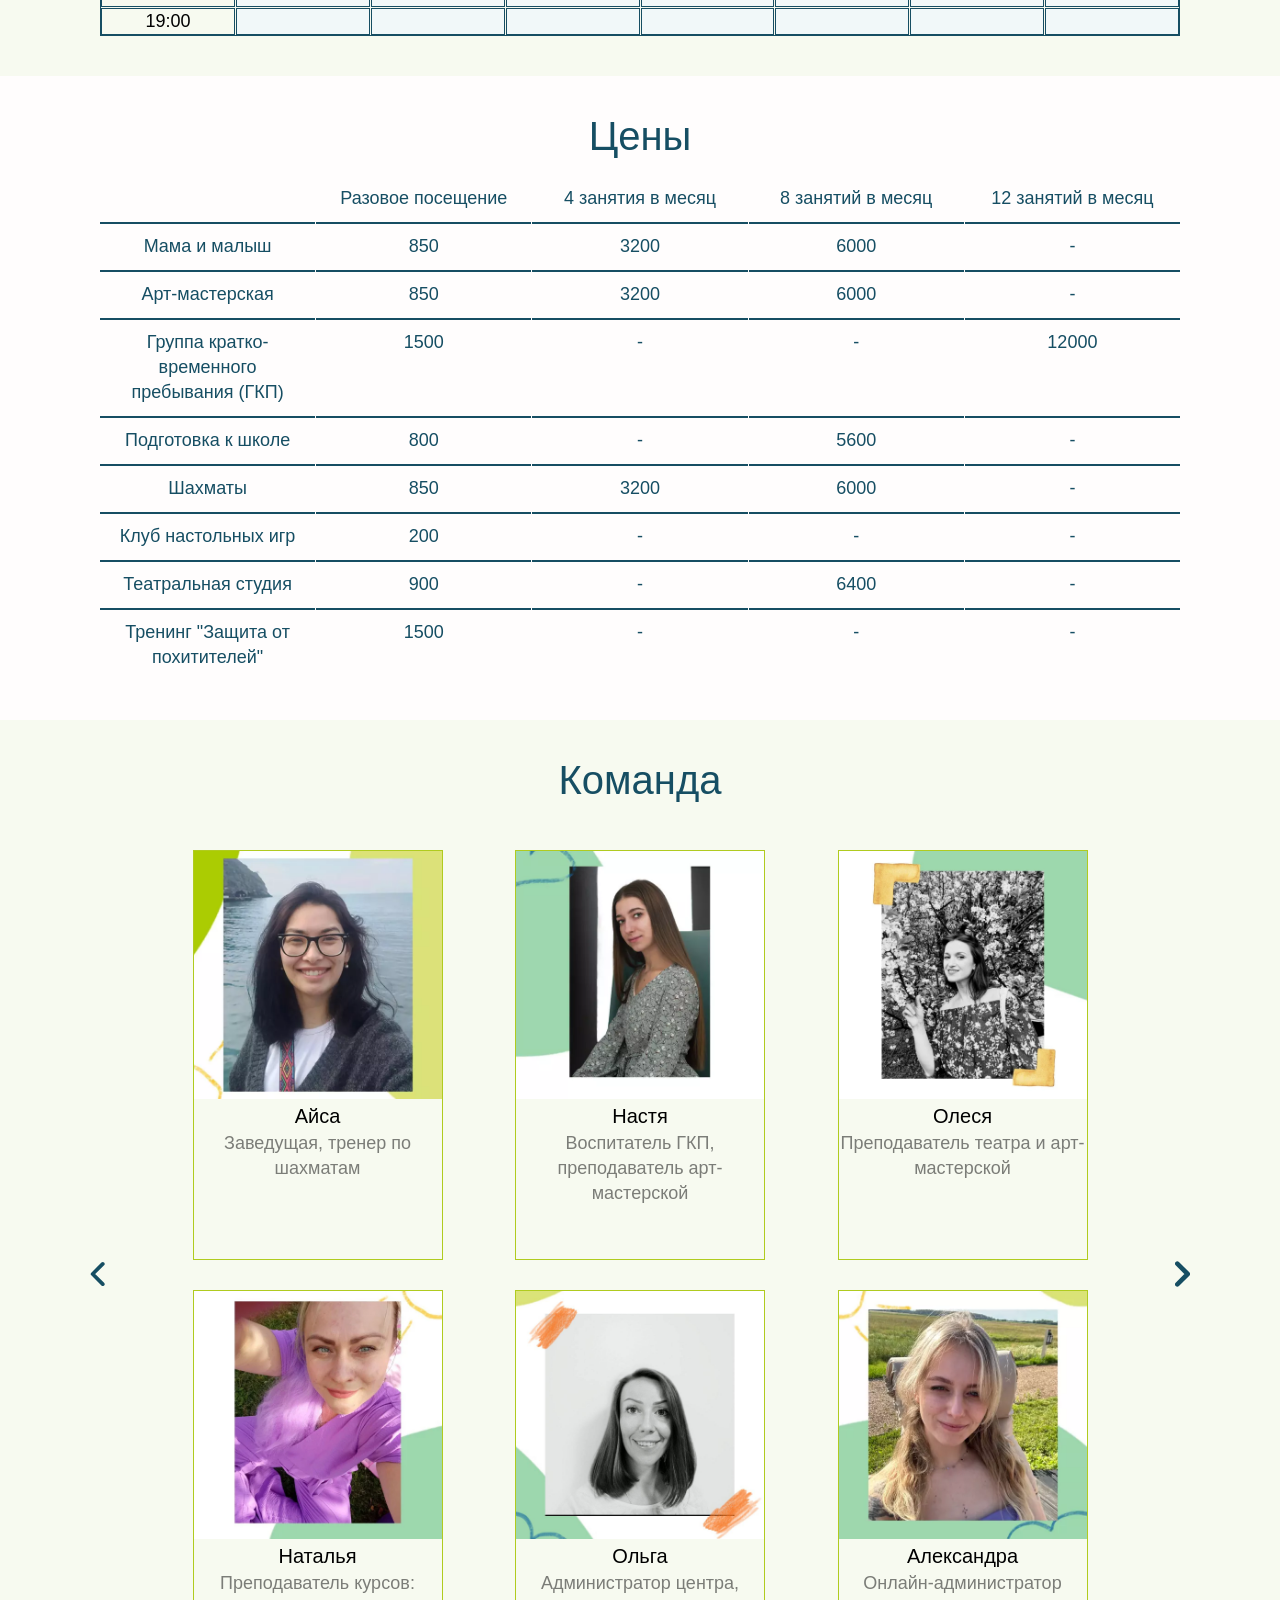
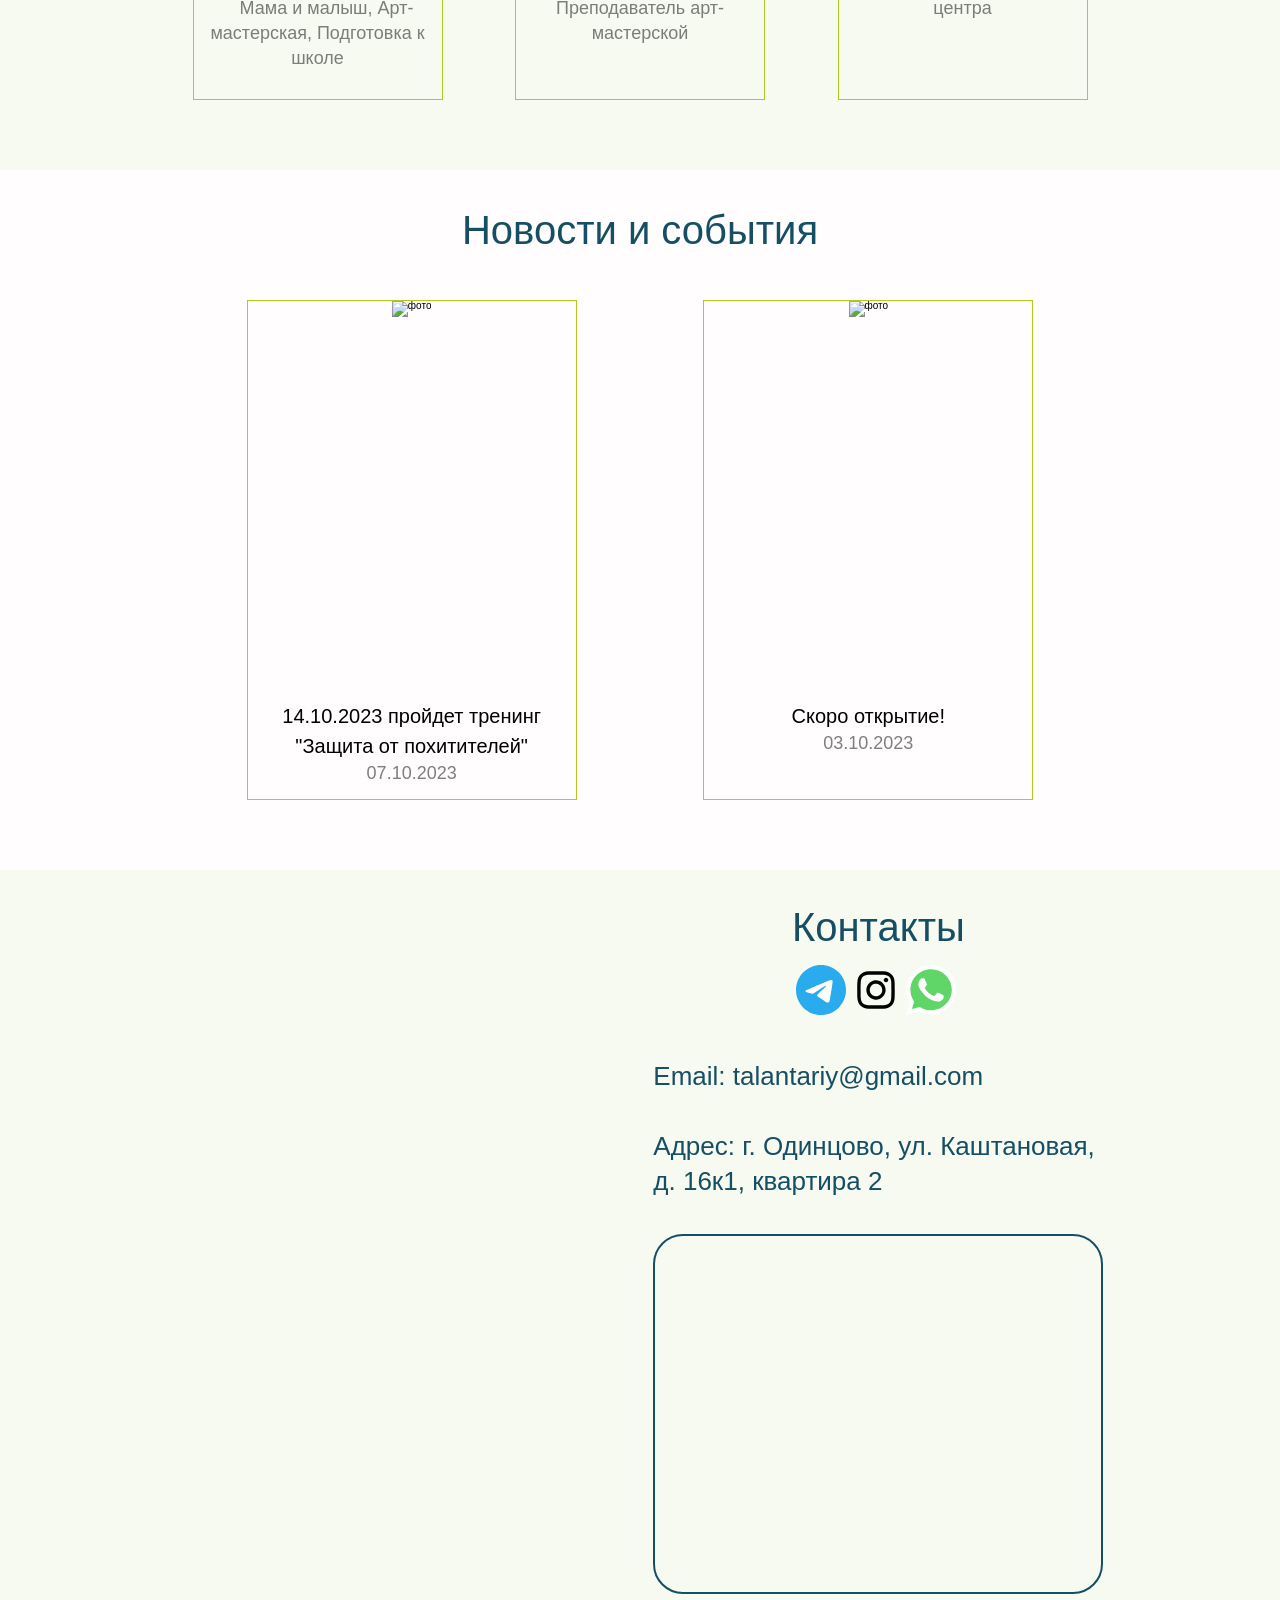
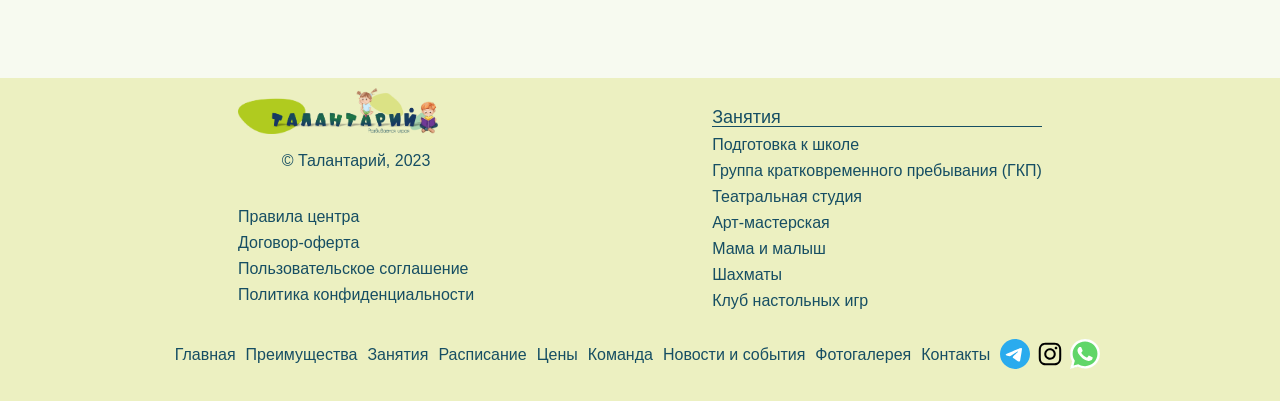
==== commit 14ac8c9b: "Fixed links for github" ====
--- a/index.html
+++ b/index.html
@@ -36,14 +36,14 @@
     <!-- <div class="container"> -->
     <div class="header header_white changeThema scrollto">
         <div class="header__container">
-            <a class="logo logo_white header__logo changeThema" href="/#head-section">
+            <a class="logo logo_white header__logo changeThema" href="./#head-section">
                 <img class="logo__img" src="img/logo_green-min.webp" alt="Логотип">
             </a>
             <nav class="header__topbar topbar">
                 <ul class="topbar__menu">
                 </ul>
 
-                <a class="header__btn header__btn_white btn changeThema" href="/#entry-form">Записаться</a>
+                <a class="header__btn header__btn_white btn changeThema" href="./#entry-form">Записаться</a>
             </nav>
             <!-- <div class="thema">
                 <img class="thema__img" src="icons/setting.png" alt="Настройки">
@@ -81,7 +81,7 @@
                         <a class="dropmenu__email" href="mailto:talantariy@gmail.com">Email: talantariy@gmail.com</a>
                         <br>
                     </h3>
-                    <a class="header__btn header__btn_white btn changeThema" href="/#entry-form">Записаться</a>
+                    <a class="header__btn header__btn_white btn changeThema" href="./#entry-form">Записаться</a>
                 </div>
             </div>
         </div>
@@ -106,7 +106,7 @@
                             <p class="card-title">Играем, учимся, растём –<br>все в одном месте!</p>
                             <img class="section-head__btn-icon" src="img/girl-small-min.webp" alt="девочка">
                         </div>
-                        <a class="btn section-head__btn" href="/#entry-form">Запись на пробное занятие</a>
+                        <a class="btn section-head__btn" href="./#entry-form">Запись на пробное занятие</a>
                     </div>
                 </div>
             </section>
@@ -344,7 +344,7 @@
     <footer class="footer footer_white changeThema">
         <div class="footer__block">
             <div class="footer__logo">
-                <a class="logo logo_white header__logo changeThema" href="/#head-section">
+                <a class="logo logo_white header__logo changeThema" href="./#head-section">
                     <img class="logo__img" src="img/logo_green-min.webp" alt="Логотип">
                 </a>
                 <p class="footer__text footer__text_white changeThema">&copy; Талантарий, 2023</p>
